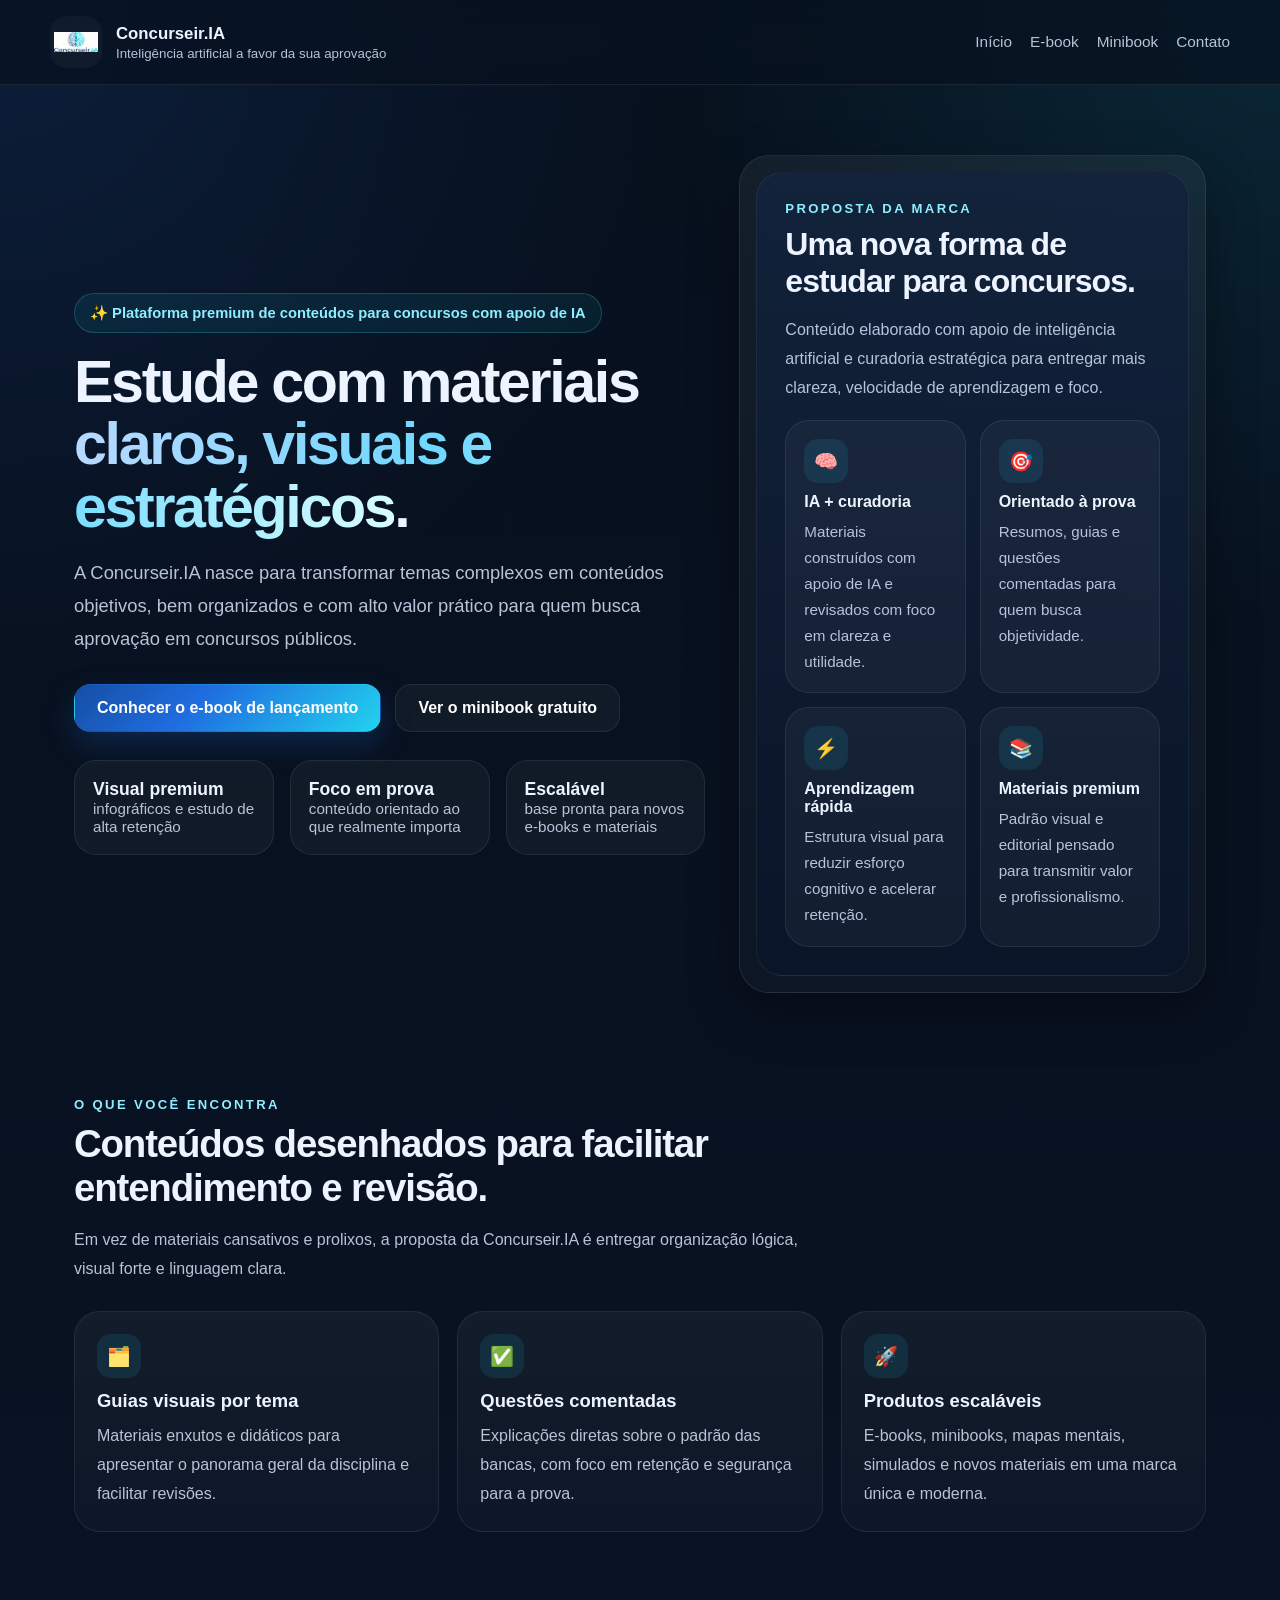
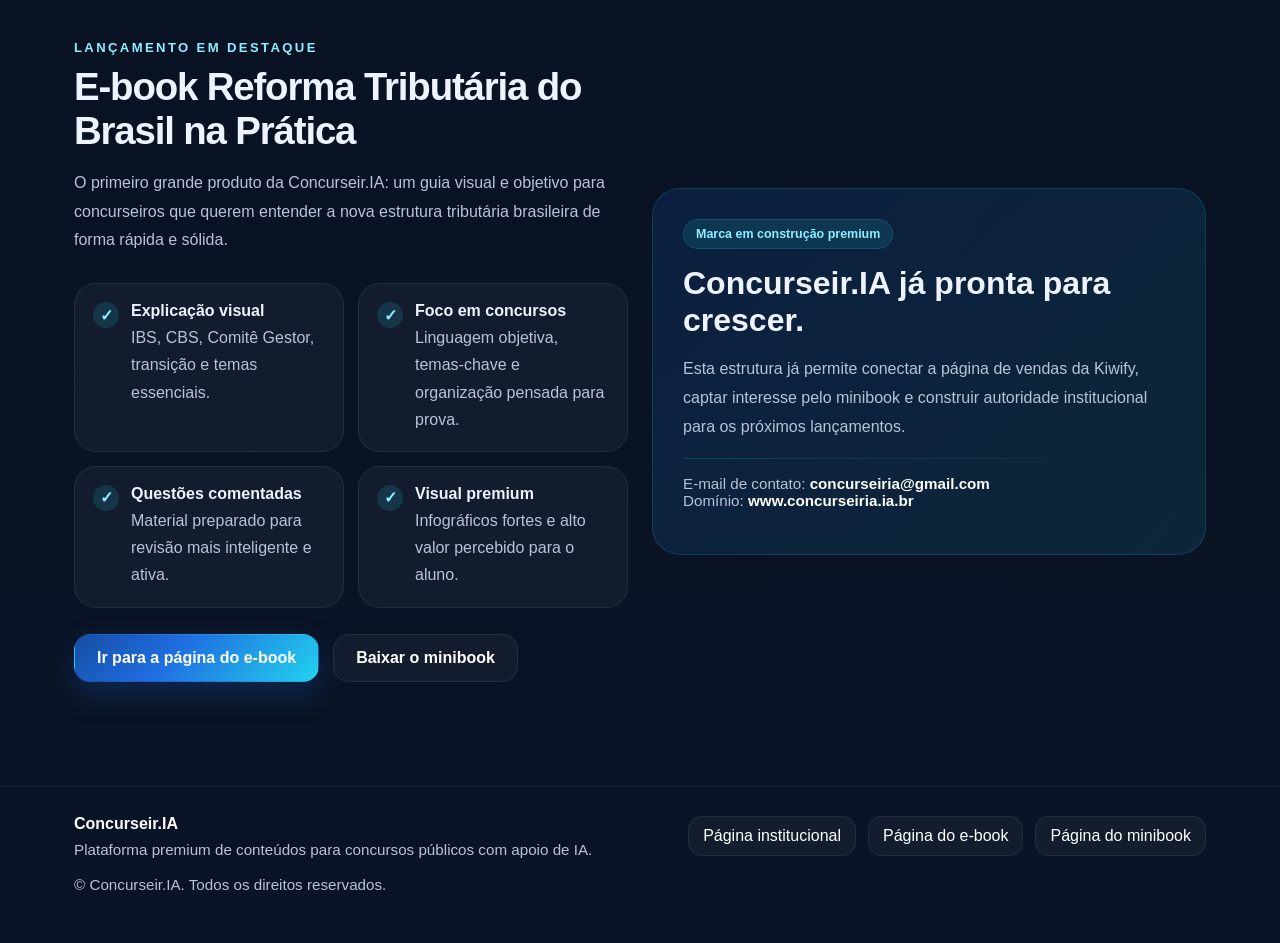
==== index.html @ ae09b109 "Update index.html" ====
<!DOCTYPE html>
<html lang="pt-BR">
<head>
  <meta charset="UTF-8">
  <meta name="viewport" content="width=device-width, initial-scale=1.0">
  <title>Concurseir.IA | Conteúdo inteligente para concursos</title>
  <meta name="description" content="Concurseir.IA é uma plataforma premium de conteúdos para concursos públicos, com materiais visuais, objetivos e produzidos com apoio de inteligência artificial.">
  <link rel="stylesheet" href="style.css">
</head>
<body>
  
<header class="topbar">
  <div class="container nav">
    <a class="brand" href="index.html">
      <img src="logo.png" alt="Logo Concurseir.IA">
      <div>
        <strong>Concurseir.IA</strong>
        <small>Inteligência artificial a favor da sua aprovação</small>
      </div>
    </a>
    <nav class="nav-links">
      <a href="index.html">Início</a>
      <a href="ebook.html">E-book</a>
      <a href="minibook.html">Minibook</a>
      <a href="#contato">Contato</a>
    </nav>
  </div>
</header>

  <main>
    <section class="hero">
      <div class="container hero-grid">
        <div>
          <div class="badge">✨ Plataforma premium de conteúdos para concursos com apoio de IA</div>
          <h2>Estude com materiais <span>claros, visuais e estratégicos</span>.</h2>
          <p class="lead">
            A Concurseir.IA nasce para transformar temas complexos em conteúdos objetivos, bem organizados e com alto valor prático para quem busca aprovação em concursos públicos.
          </p>
          <div class="hero-actions">
            <a class="btn btn-primary" href="ebook.html">Conhecer o e-book de lançamento</a>
            <a class="btn btn-secondary" href="minibook.html">Ver o minibook gratuito</a>
          </div>
          <div class="stats">
            <div class="stat"><strong>Visual premium</strong><span>infográficos e estudo de alta retenção</span></div>
            <div class="stat"><strong>Foco em prova</strong><span>conteúdo orientado ao que realmente importa</span></div>
            <div class="stat"><strong>Escalável</strong><span>base pronta para novos e-books e materiais</span></div>
          </div>
        </div>
        <div class="hero-card">
          <div class="glass">
            <div class="section-title" style="margin-bottom:18px">
              <div class="kicker">Proposta da marca</div>
              <h3 style="font-size:2rem">Uma nova forma de estudar para concursos.</h3>
              <p>Conteúdo elaborado com apoio de inteligência artificial e curadoria estratégica para entregar mais clareza, velocidade de aprendizagem e foco.</p>
            </div>
            <div class="feature-grid">
              <div class="feature">
                <div class="icon">🧠</div>
                <h3>IA + curadoria</h3>
                <p>Materiais construídos com apoio de IA e revisados com foco em clareza e utilidade.</p>
              </div>
              <div class="feature">
                <div class="icon">🎯</div>
                <h3>Orientado à prova</h3>
                <p>Resumos, guias e questões comentadas para quem busca objetividade.</p>
              </div>
              <div class="feature">
                <div class="icon">⚡</div>
                <h3>Aprendizagem rápida</h3>
                <p>Estrutura visual para reduzir esforço cognitivo e acelerar retenção.</p>
              </div>
              <div class="feature">
                <div class="icon">📚</div>
                <h3>Materiais premium</h3>
                <p>Padrão visual e editorial pensado para transmitir valor e profissionalismo.</p>
              </div>
            </div>
          </div>
        </div>
      </div>
    </section>

    <section class="section">
      <div class="container">
        <div class="section-title">
          <div class="kicker">O que você encontra</div>
          <h3>Conteúdos desenhados para facilitar entendimento e revisão.</h3>
          <p>Em vez de materiais cansativos e prolixos, a proposta da Concurseir.IA é entregar organização lógica, visual forte e linguagem clara.</p>
        </div>
        <div class="cards-3">
          <div class="card">
            <div class="icon">🗂️</div>
            <h4>Guias visuais por tema</h4>
            <p>Materiais enxutos e didáticos para apresentar o panorama geral da disciplina e facilitar revisões.</p>
          </div>
          <div class="card">
            <div class="icon">✅</div>
            <h4>Questões comentadas</h4>
            <p>Explicações diretas sobre o padrão das bancas, com foco em retenção e segurança para a prova.</p>
          </div>
          <div class="card">
            <div class="icon">🚀</div>
            <h4>Produtos escaláveis</h4>
            <p>E-books, minibooks, mapas mentais, simulados e novos materiais em uma marca única e moderna.</p>
          </div>
        </div>
      </div>
    </section>

    <section class="section">
      <div class="container split">
        <div>
          <div class="section-title">
            <div class="kicker">Lançamento em destaque</div>
            <h3>E-book Reforma Tributária do Brasil na Prática</h3>
            <p>O primeiro grande produto da Concurseir.IA: um guia visual e objetivo para concurseiros que querem entender a nova estrutura tributária brasileira de forma rápida e sólida.</p>
          </div>
          <div class="check-list">
            <div class="check"><div class="tick">✓</div><div><b>Explicação visual</b><p>IBS, CBS, Comitê Gestor, transição e temas essenciais.</p></div></div>
            <div class="check"><div class="tick">✓</div><div><b>Foco em concursos</b><p>Linguagem objetiva, temas-chave e organização pensada para prova.</p></div></div>
            <div class="check"><div class="tick">✓</div><div><b>Questões comentadas</b><p>Material preparado para revisão mais inteligente e ativa.</p></div></div>
            <div class="check"><div class="tick">✓</div><div><b>Visual premium</b><p>Infográficos fortes e alto valor percebido para o aluno.</p></div></div>
          </div>
          <div class="hero-actions" style="margin-top:26px">
            <a class="btn btn-primary" href="ebook.html">Ir para a página do e-book</a>
            <a class="btn btn-secondary" href="minibook.html">Baixar o minibook</a>
          </div>
        </div>
        <div class="cta-panel">
          <div class="ribbon">Marca em construção premium</div>
          <h3 style="font-size:2rem;margin:16px 0 10px">Concurseir.IA já pronta para crescer.</h3>
          <p class="lead" style="font-size:1rem;max-width:none">
            Esta estrutura já permite conectar a página de vendas da Kiwify, captar interesse pelo minibook e construir autoridade institucional para os próximos lançamentos.
          </p>
          <div class="kicker-line"></div>
          <p class="note" style="margin-top:16px">
            E-mail de contato: <b style="color:#fff">concurseiria@gmail.com</b><br>
            Domínio: <b style="color:#fff">www.concurseiria.ia.br</b>
          </p>
        </div>
      </div>
    </section>
  </main>
  <div id="contato"></div>
  
<footer class="footer">
  <div class="container">
    <div class="split">
      <div>
        <strong style="display:block;color:#fff;margin-bottom:8px">Concurseir.IA</strong>
        <div class="note">Plataforma premium de conteúdos para concursos públicos com apoio de IA.</div>
      </div>
      <div class="link-list" style="justify-content:flex-end">
        <a href="index.html">Página institucional</a>
        <a href="ebook.html">Página do e-book</a>
        <a href="minibook.html">Página do minibook</a>
      </div>
    </div>
    <div style="margin-top:18px" class="note">© <span class="year"></span> Concurseir.IA. Todos os direitos reservados.</div>
  </div>
</footer>
<script src="js/script.js"></script>

</body>
</html>
---- style.css ----
:root{
  --bg:#08111f;
  --bg-soft:#0f1c31;
  --card:#13233c;
  --card-2:#0d1830;
  --text:#eef4ff;
  --muted:#b7c3d8;
  --line:rgba(255,255,255,.08);
  --blue:#1f5fbf;
  --cyan:#22d3ee;
  --cyan-soft:#8eeeff;
  --accent:linear-gradient(135deg,#164ea3 0%, #1f6de0 40%, #22d3ee 100%);
  --shadow:0 20px 50px rgba(0,0,0,.35);
  --radius:24px;
  --max:1180px;
}
*{box-sizing:border-box}
html{scroll-behavior:smooth}
body{
  margin:0;
  font-family: Inter, Arial, Helvetica, sans-serif;
  color:var(--text);
  background:
    radial-gradient(circle at top right, rgba(34,211,238,.12), transparent 22%),
    radial-gradient(circle at top left, rgba(31,95,191,.18), transparent 24%),
    linear-gradient(180deg,#07101d 0%, #0b1426 100%);
}
a{color:inherit;text-decoration:none}
img{max-width:100%;display:block}
.container{max-width:var(--max);margin:0 auto;padding:0 24px}
.topbar{
  position:sticky;top:0;z-index:50;
  backdrop-filter: blur(14px);
  background:rgba(8,17,31,.72);
  border-bottom:1px solid var(--line);
}
.nav{display:flex;align-items:center;justify-content:space-between;gap:20px;padding:16px 0}
.brand{display:flex;align-items:center;gap:14px}
.brand img{width:52px;height:52px;object-fit:contain;border-radius:16px;background:rgba(255,255,255,.03);padding:4px}
.brand h1,.brand strong{font-size:1.05rem;margin:0}
.brand small{display:block;color:var(--muted);margin-top:2px}
.nav-links{display:flex;gap:18px;align-items:center;flex-wrap:wrap}
.nav-links a{color:var(--muted);font-size:.96rem}
.nav-links a:hover{color:#fff}
.btn{
  display:inline-flex;align-items:center;justify-content:center;gap:10px;
  padding:14px 22px;border-radius:16px;border:1px solid transparent;
  font-weight:700;transition:.2s ease;cursor:pointer
}
.btn-primary{background:var(--accent);color:white;box-shadow:0 12px 30px rgba(24,95,191,.28)}
.btn-primary:hover{transform:translateY(-1px);opacity:.97}
.btn-secondary{background:rgba(255,255,255,.04);border-color:var(--line);color:#fff}
.btn-secondary:hover{background:rgba(255,255,255,.07)}
.hero{padding:70px 0 50px}
.hero-grid{display:grid;grid-template-columns:1.15fr .85fr;gap:34px;align-items:center}
.badge{
  display:inline-flex;align-items:center;gap:10px;
  padding:10px 15px;border-radius:999px;
  border:1px solid rgba(34,211,238,.24);
  background:rgba(34,211,238,.08);color:var(--cyan-soft);
  font-size:.92rem;font-weight:600
}
.hero h2{
  margin:18px 0 16px;font-size:3.7rem;line-height:1.05;letter-spacing:-.04em
}
.hero h2 span{
  background:linear-gradient(90deg,#b8d8ff,#6ed8ff,#d7fdff);
  -webkit-background-clip:text;background-clip:text;color:transparent
}
.lead{font-size:1.15rem;line-height:1.8;color:var(--muted);max-width:760px}
.hero-actions{display:flex;gap:14px;flex-wrap:wrap;margin:28px 0 22px}
.stats{display:grid;grid-template-columns:repeat(3,1fr);gap:16px;margin-top:28px}
.stat{
  background:rgba(255,255,255,.04);border:1px solid var(--line);border-radius:22px;padding:18px
}
.stat strong{display:block;font-size:1.1rem}
.stat span{color:var(--muted);font-size:.95rem}
.hero-card{
  background:linear-gradient(180deg,rgba(255,255,255,.05),rgba(255,255,255,.025));
  border:1px solid var(--line);border-radius:30px;padding:16px;box-shadow:var(--shadow)
}
.glass{
  border-radius:26px;padding:28px;background:
   linear-gradient(180deg, rgba(18,35,60,.9), rgba(10,21,40,.95));
  border:1px solid rgba(255,255,255,.06)
}
.feature-grid{display:grid;grid-template-columns:repeat(2,1fr);gap:14px}
.feature{
  background:rgba(255,255,255,.04);border:1px solid var(--line);border-radius:24px;padding:18px
}
.feature h3{margin:10px 0 8px;font-size:1rem}
.feature p{margin:0;color:var(--muted);font-size:.95rem;line-height:1.7}
.icon{
  width:44px;height:44px;border-radius:14px;display:grid;place-items:center;
  background:rgba(34,211,238,.1);color:var(--cyan-soft);font-size:1.2rem
}
.section{padding:54px 0}
.section-title{max-width:760px;margin-bottom:28px}
.section-title .kicker{
  color:var(--cyan-soft);text-transform:uppercase;letter-spacing:.18em;font-size:.82rem;font-weight:700
}
.section-title h3{font-size:2.4rem;letter-spacing:-.03em;margin:10px 0 10px}
.section-title p{color:var(--muted);line-height:1.8}
.cards-3{display:grid;grid-template-columns:repeat(3,1fr);gap:18px}
.card{
  background:linear-gradient(180deg,rgba(255,255,255,.045),rgba(255,255,255,.025));
  border:1px solid var(--line);border-radius:26px;padding:22px
}
.card h4{margin:12px 0 10px;font-size:1.15rem}
.card p{margin:0;color:var(--muted);line-height:1.8}
.check-list{display:grid;grid-template-columns:repeat(2,1fr);gap:14px}
.check{
  display:flex;gap:12px;align-items:flex-start;
  background:rgba(255,255,255,.04);border:1px solid var(--line);
  border-radius:22px;padding:18px
}
.check b{display:block;margin-bottom:4px}
.check p{margin:0;color:var(--muted);line-height:1.7}
.tick{width:26px;height:26px;flex:0 0 26px;border-radius:50%;display:grid;place-items:center;background:rgba(34,211,238,.15);color:var(--cyan-soft);font-weight:900}
.split{display:grid;grid-template-columns:1fr 1fr;gap:24px;align-items:center}
.price-grid{display:grid;grid-template-columns:repeat(3,1fr);gap:18px}
.price{
  position:relative;background:linear-gradient(180deg,rgba(255,255,255,.05),rgba(255,255,255,.03));
  border:1px solid var(--line);border-radius:28px;padding:26px
}
.price.featured{
  outline:2px solid rgba(34,211,238,.22);
  box-shadow:0 0 0 6px rgba(34,211,238,.05)
}
.ribbon{
  display:inline-block;padding:7px 12px;border-radius:999px;font-size:.78rem;font-weight:800;
  background:rgba(34,211,238,.12);color:var(--cyan-soft);border:1px solid rgba(34,211,238,.16)
}
.price h4{font-size:1.25rem;margin:16px 0 8px}
.price .amount{font-size:2.5rem;font-weight:900;letter-spacing:-.05em;margin:8px 0}
.price p{color:var(--muted)}
.bullets{list-style:none;padding:0;margin:18px 0}
.bullets li{padding:9px 0;color:var(--muted);border-bottom:1px dashed rgba(255,255,255,.06)}
.cta-panel{
  background:linear-gradient(135deg, rgba(22,78,163,.22), rgba(34,211,238,.1));
  border:1px solid rgba(34,211,238,.16);border-radius:28px;padding:30px
}
.minibook-box,.faq-item{
  background:rgba(255,255,255,.04);border:1px solid var(--line);border-radius:22px;padding:20px
}
.faq-item h4{margin:0 0 10px}
.faq-item p{margin:0;color:var(--muted);line-height:1.8}
.footer{padding:28px 0 50px;color:var(--muted);border-top:1px solid var(--line);margin-top:28px}
.center{text-align:center}
.note{color:var(--muted);font-size:.95rem}
.link-list{display:flex;gap:12px;flex-wrap:wrap}
.link-list a{padding:10px 14px;border-radius:14px;background:rgba(255,255,255,.04);border:1px solid var(--line);color:#fff}
.kicker-line{height:1px;background:linear-gradient(90deg,rgba(34,211,238,.2),transparent);margin-top:10px}
@media (max-width: 980px){
  .hero-grid,.split{grid-template-columns:1fr}
  .cards-3,.price-grid{grid-template-columns:1fr}
  .check-list,.feature-grid,.stats{grid-template-columns:1fr}
  .hero h2{font-size:2.7rem}
}
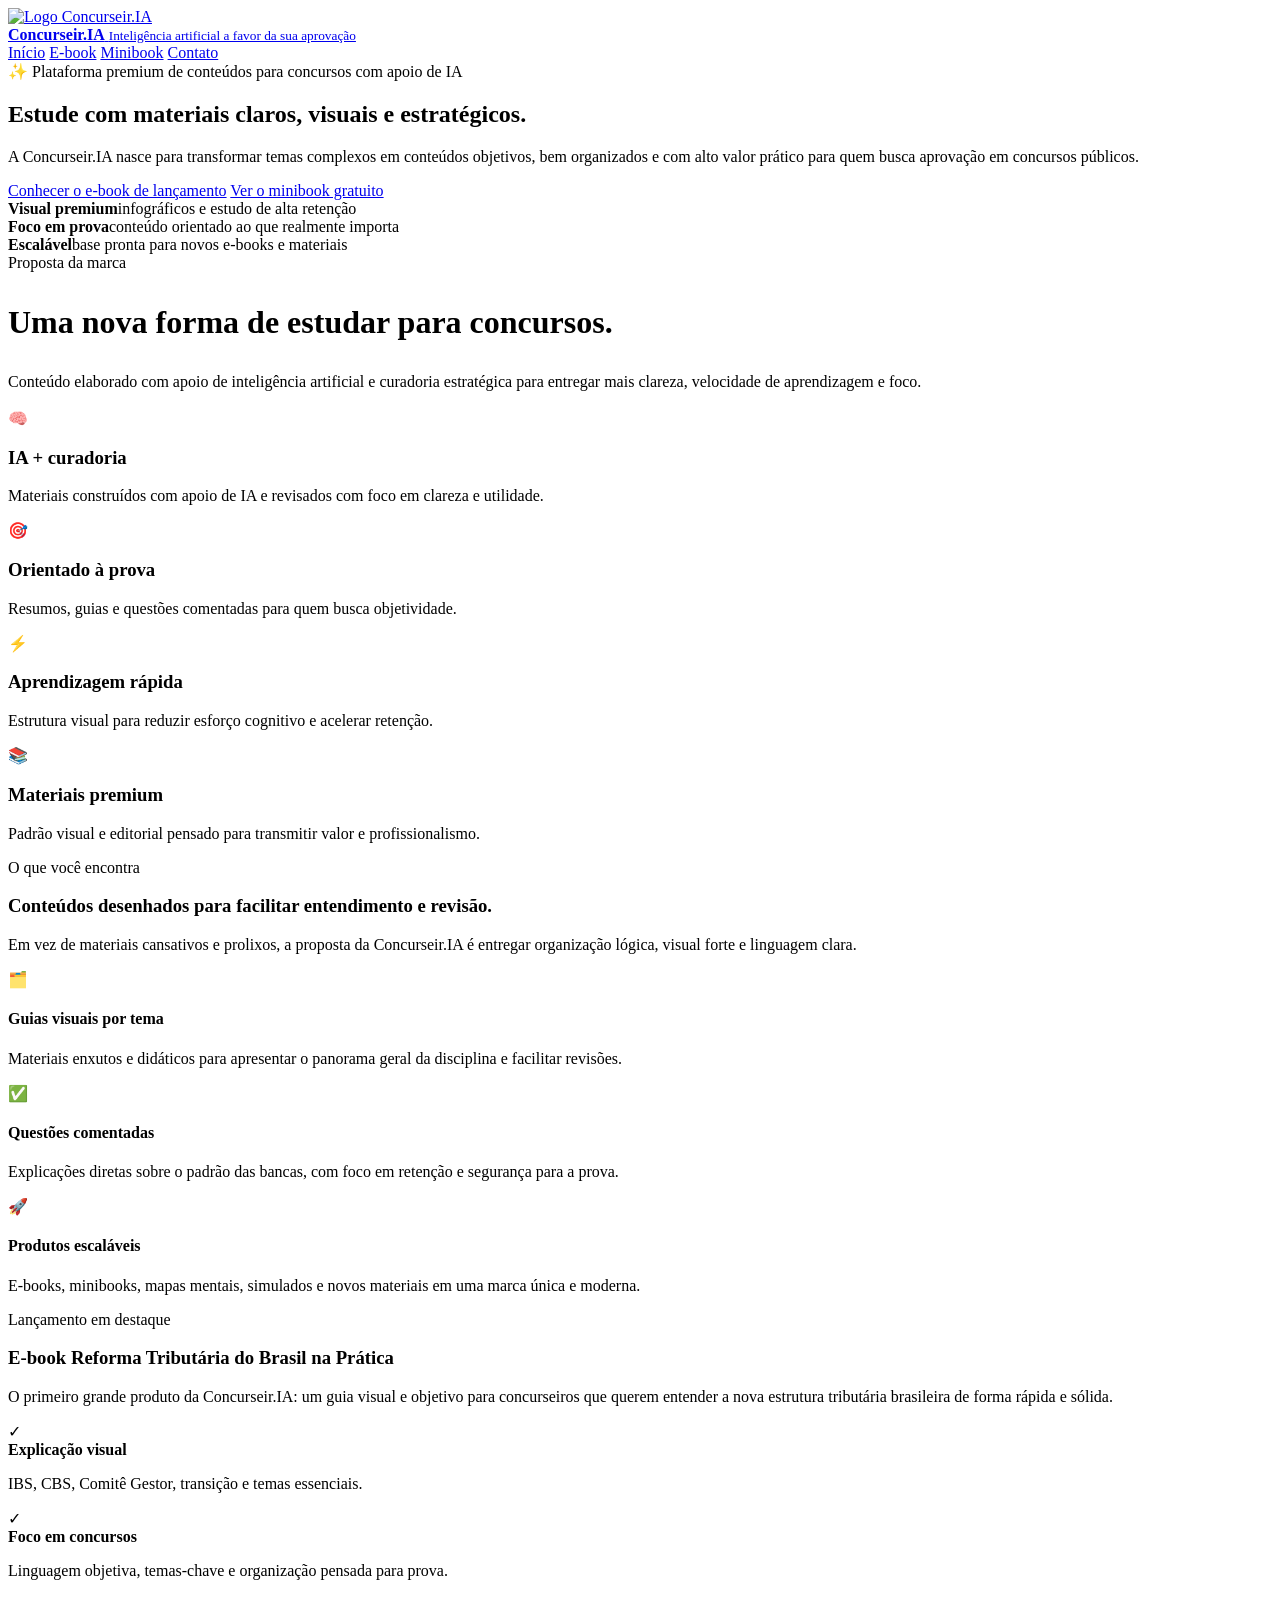
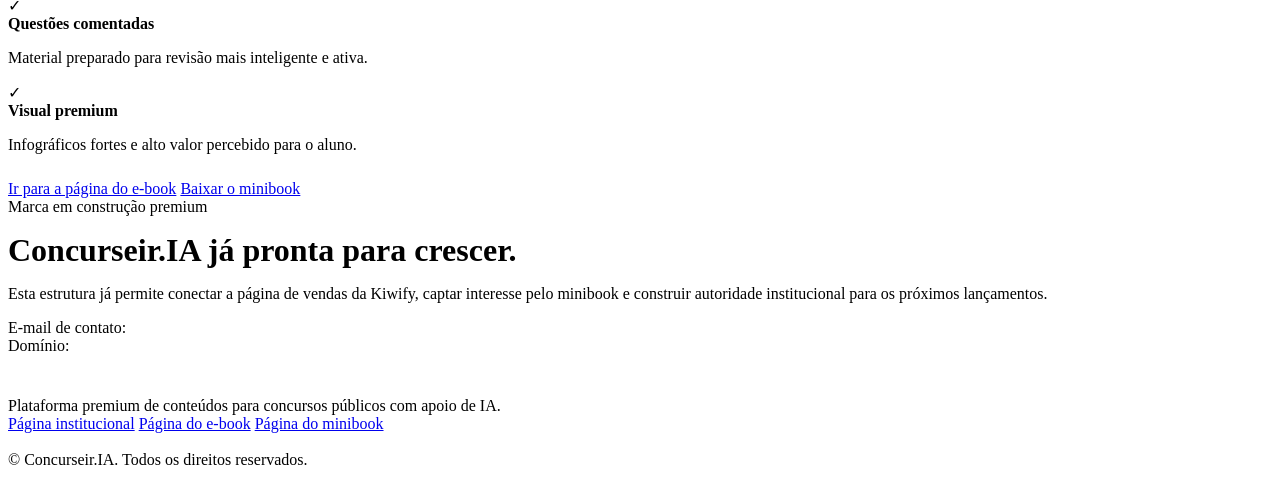
==== commit e8fead9b: "Add files via upload" ====
--- a/index.html
+++ b/index.html
@@ -5,14 +5,14 @@
   <meta name="viewport" content="width=device-width, initial-scale=1.0">
   <title>Concurseir.IA | Conteúdo inteligente para concursos</title>
   <meta name="description" content="Concurseir.IA é uma plataforma premium de conteúdos para concursos públicos, com materiais visuais, objetivos e produzidos com apoio de inteligência artificial.">
-  <link rel="stylesheet" href="style.css">
+  <link rel="stylesheet" href="css/style.css">
 </head>
 <body>
   
 <header class="topbar">
   <div class="container nav">
     <a class="brand" href="index.html">
-      <img src="logo.png" alt="Logo Concurseir.IA">
+      <img src="images/logo.png" alt="Logo Concurseir.IA">
       <div>
         <strong>Concurseir.IA</strong>
         <small>Inteligência artificial a favor da sua aprovação</small>
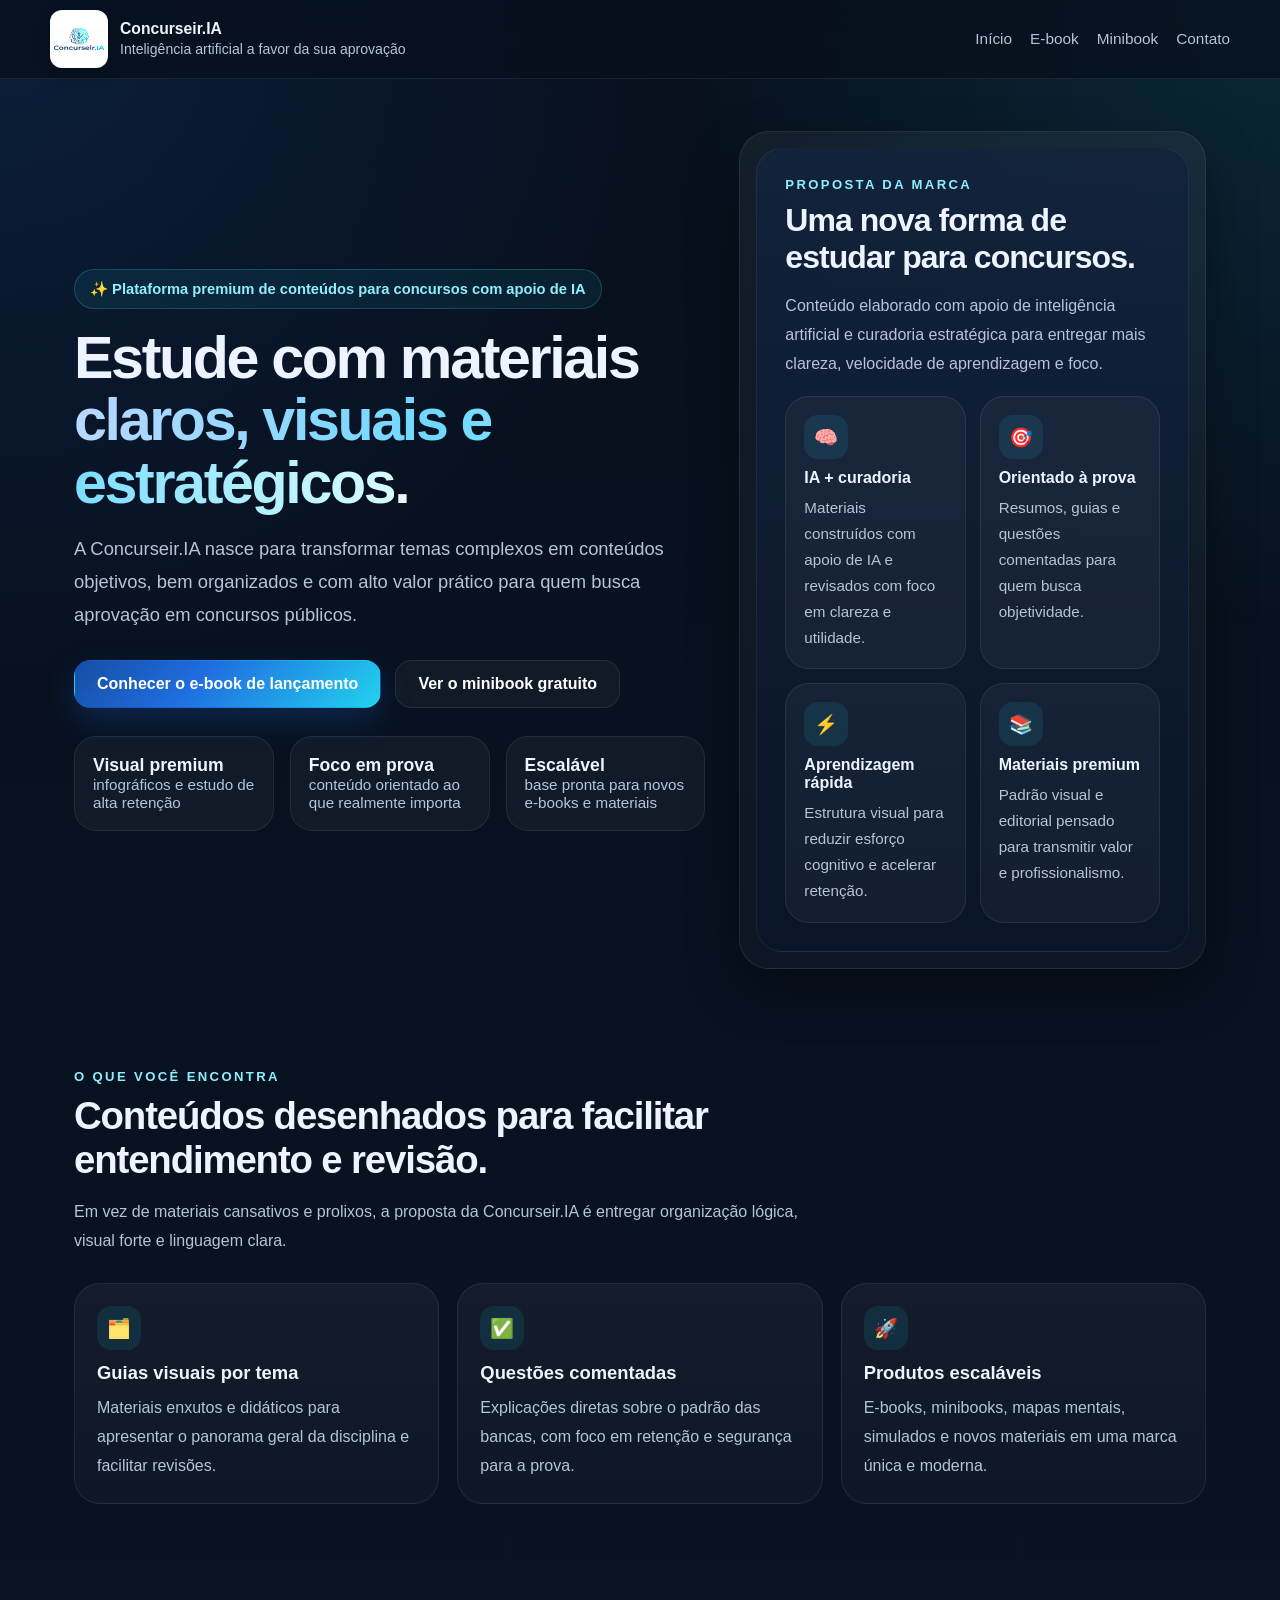
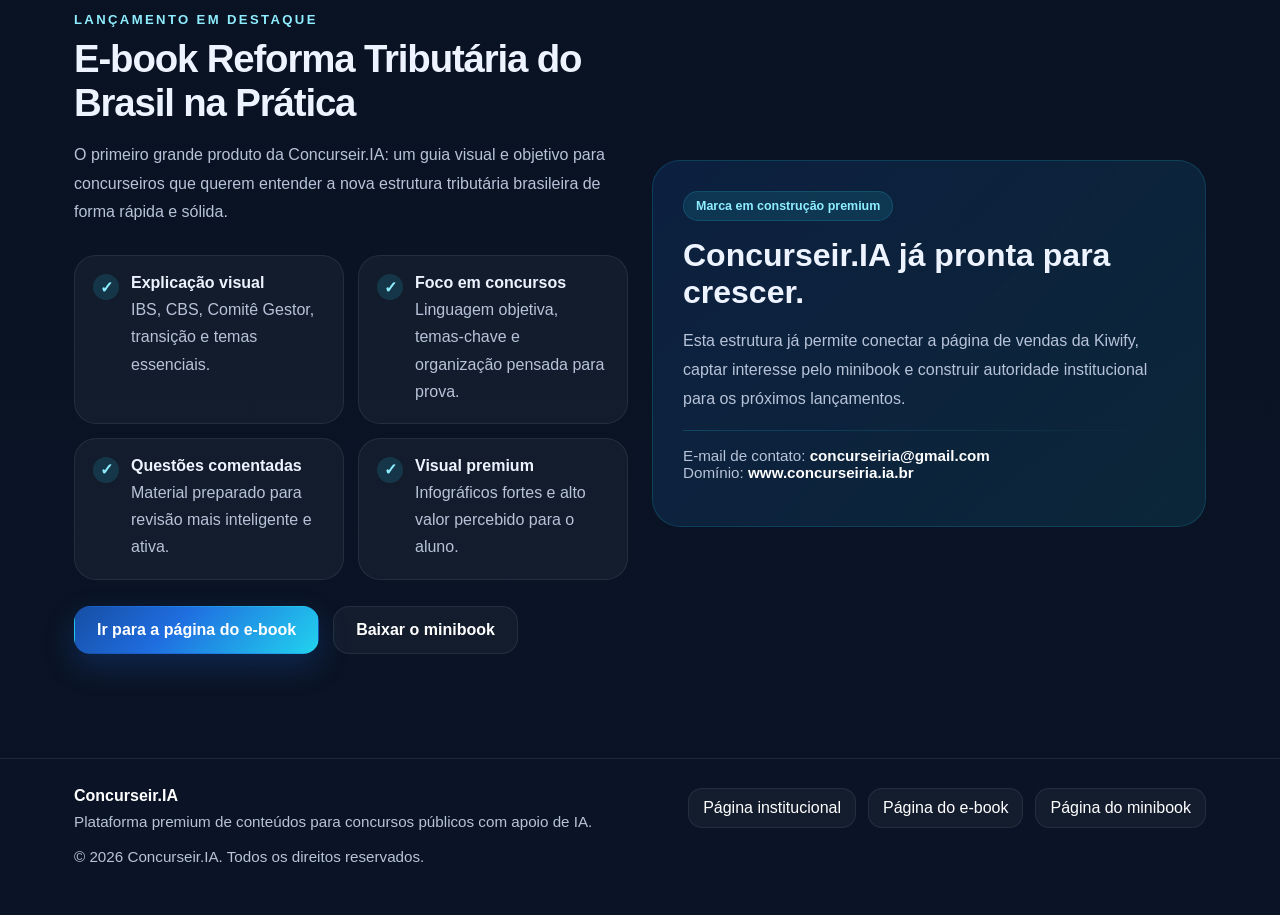
==== commit f2bc0cd1: "Add files via upload" ====
--- a/index.html
+++ b/index.html
@@ -5,14 +5,14 @@
   <meta name="viewport" content="width=device-width, initial-scale=1.0">
   <title>Concurseir.IA | Conteúdo inteligente para concursos</title>
   <meta name="description" content="Concurseir.IA é uma plataforma premium de conteúdos para concursos públicos, com materiais visuais, objetivos e produzidos com apoio de inteligência artificial.">
-  <link rel="stylesheet" href="css/style.css">
+  <link rel="stylesheet" href="style.css">
 </head>
 <body>
   
 <header class="topbar">
   <div class="container nav">
     <a class="brand" href="index.html">
-      <img src="images/logo.png" alt="Logo Concurseir.IA">
+      <img src="logo.png" alt="Logo Concurseir.IA">
       <div>
         <strong>Concurseir.IA</strong>
         <small>Inteligência artificial a favor da sua aprovação</small>
@@ -159,7 +159,7 @@
     <div style="margin-top:18px" class="note">© <span class="year"></span> Concurseir.IA. Todos os direitos reservados.</div>
   </div>
 </footer>
-<script src="js/script.js"></script>
+<script src="script.js"></script>
 
 </body>
 </html>
--- a/style.css
+++ b/style.css
@@ -0,0 +1,160 @@
+
+:root{
+  --bg:#08111f;
+  --bg-soft:#0f1c31;
+  --card:#13233c;
+  --card-2:#0d1830;
+  --text:#eef4ff;
+  --muted:#b7c3d8;
+  --line:rgba(255,255,255,.08);
+  --blue:#1f5fbf;
+  --cyan:#22d3ee;
+  --cyan-soft:#8eeeff;
+  --accent:linear-gradient(135deg,#164ea3 0%, #1f6de0 40%, #22d3ee 100%);
+  --shadow:0 20px 50px rgba(0,0,0,.35);
+  --radius:24px;
+  --max:1180px;
+}
+*{box-sizing:border-box}
+html{scroll-behavior:smooth}
+body{
+  margin:0;
+  font-family: Inter, Arial, Helvetica, sans-serif;
+  color:var(--text);
+  background:
+    radial-gradient(circle at top right, rgba(34,211,238,.12), transparent 22%),
+    radial-gradient(circle at top left, rgba(31,95,191,.18), transparent 24%),
+    linear-gradient(180deg,#07101d 0%, #0b1426 100%);
+}
+a{color:inherit;text-decoration:none}
+img{max-width:100%;display:block}
+.container{max-width:var(--max);margin:0 auto;padding:0 24px}
+.topbar{
+  position:sticky;top:0;z-index:50;
+  backdrop-filter: blur(14px);
+  background:rgba(7,16,29,.78);
+  border-bottom:1px solid var(--line);
+}
+.nav{display:flex;align-items:center;justify-content:space-between;gap:18px;padding:10px 0}
+.brand{display:flex;align-items:center;gap:12px}
+.brand img{width:58px;height:58px;object-fit:contain;border-radius:12px;background:#fff;padding:4px;box-shadow:0 6px 18px rgba(0,0,0,.18)}
+.brand h1,.brand strong{font-size:0.98rem;margin:0}
+.brand small{display:block;color:var(--muted);margin-top:2px;font-size:.88rem;line-height:1.3}
+.nav-links{display:flex;gap:18px;align-items:center;flex-wrap:wrap}
+.nav-links a{color:var(--muted);font-size:.96rem}
+.nav-links a:hover{color:#fff}
+.btn{
+  display:inline-flex;align-items:center;justify-content:center;gap:10px;
+  padding:14px 22px;border-radius:16px;border:1px solid transparent;
+  font-weight:700;transition:.2s ease;cursor:pointer
+}
+.btn-primary{background:var(--accent);color:white;box-shadow:0 12px 30px rgba(24,95,191,.28)}
+.btn-primary:hover{transform:translateY(-1px);opacity:.97}
+.btn-secondary{background:rgba(255,255,255,.04);border-color:var(--line);color:#fff}
+.btn-secondary:hover{background:rgba(255,255,255,.07)}
+.hero{padding:52px 0 46px}
+.hero-grid{display:grid;grid-template-columns:1.15fr .85fr;gap:34px;align-items:center}
+.badge{
+  display:inline-flex;align-items:center;gap:10px;
+  padding:10px 15px;border-radius:999px;
+  border:1px solid rgba(34,211,238,.24);
+  background:rgba(34,211,238,.08);color:var(--cyan-soft);
+  font-size:.92rem;font-weight:600
+}
+.hero h2{
+  margin:18px 0 16px;font-size:3.7rem;line-height:1.05;letter-spacing:-.04em
+}
+.hero h2 span{
+  background:linear-gradient(90deg,#b8d8ff,#6ed8ff,#d7fdff);
+  -webkit-background-clip:text;background-clip:text;color:transparent
+}
+.lead{font-size:1.15rem;line-height:1.8;color:var(--muted);max-width:760px}
+.hero-actions{display:flex;gap:14px;flex-wrap:wrap;margin:28px 0 22px}
+.stats{display:grid;grid-template-columns:repeat(3,1fr);gap:16px;margin-top:28px}
+.stat{
+  background:rgba(255,255,255,.04);border:1px solid var(--line);border-radius:22px;padding:18px
+}
+.stat strong{display:block;font-size:1.1rem}
+.stat span{color:var(--muted);font-size:.95rem}
+.hero-card{
+  background:linear-gradient(180deg,rgba(255,255,255,.05),rgba(255,255,255,.025));
+  border:1px solid var(--line);border-radius:30px;padding:16px;box-shadow:var(--shadow)
+}
+.glass{
+  border-radius:26px;padding:28px;background:
+   linear-gradient(180deg, rgba(18,35,60,.9), rgba(10,21,40,.95));
+  border:1px solid rgba(255,255,255,.06)
+}
+.feature-grid{display:grid;grid-template-columns:repeat(2,1fr);gap:14px}
+.feature{
+  background:rgba(255,255,255,.04);border:1px solid var(--line);border-radius:24px;padding:18px
+}
+.feature h3{margin:10px 0 8px;font-size:1rem}
+.feature p{margin:0;color:var(--muted);font-size:.95rem;line-height:1.7}
+.icon{
+  width:44px;height:44px;border-radius:14px;display:grid;place-items:center;
+  background:rgba(34,211,238,.1);color:var(--cyan-soft);font-size:1.2rem
+}
+.section{padding:54px 0}
+.section-title{max-width:760px;margin-bottom:28px}
+.section-title .kicker{
+  color:var(--cyan-soft);text-transform:uppercase;letter-spacing:.18em;font-size:.82rem;font-weight:700
+}
+.section-title h3{font-size:2.4rem;letter-spacing:-.03em;margin:10px 0 10px}
+.section-title p{color:var(--muted);line-height:1.8}
+.cards-3{display:grid;grid-template-columns:repeat(3,1fr);gap:18px}
+.card{
+  background:linear-gradient(180deg,rgba(255,255,255,.045),rgba(255,255,255,.025));
+  border:1px solid var(--line);border-radius:26px;padding:22px
+}
+.card h4{margin:12px 0 10px;font-size:1.15rem}
+.card p{margin:0;color:var(--muted);line-height:1.8}
+.check-list{display:grid;grid-template-columns:repeat(2,1fr);gap:14px}
+.check{
+  display:flex;gap:12px;align-items:flex-start;
+  background:rgba(255,255,255,.04);border:1px solid var(--line);
+  border-radius:22px;padding:18px
+}
+.check b{display:block;margin-bottom:4px}
+.check p{margin:0;color:var(--muted);line-height:1.7}
+.tick{width:26px;height:26px;flex:0 0 26px;border-radius:50%;display:grid;place-items:center;background:rgba(34,211,238,.15);color:var(--cyan-soft);font-weight:900}
+.split{display:grid;grid-template-columns:1fr 1fr;gap:24px;align-items:center}
+.price-grid{display:grid;grid-template-columns:repeat(3,1fr);gap:18px}
+.price{
+  position:relative;background:linear-gradient(180deg,rgba(255,255,255,.05),rgba(255,255,255,.03));
+  border:1px solid var(--line);border-radius:28px;padding:26px
+}
+.price.featured{
+  outline:2px solid rgba(34,211,238,.22);
+  box-shadow:0 0 0 6px rgba(34,211,238,.05)
+}
+.ribbon{
+  display:inline-block;padding:7px 12px;border-radius:999px;font-size:.78rem;font-weight:800;
+  background:rgba(34,211,238,.12);color:var(--cyan-soft);border:1px solid rgba(34,211,238,.16)
+}
+.price h4{font-size:1.25rem;margin:16px 0 8px}
+.price .amount{font-size:2.5rem;font-weight:900;letter-spacing:-.05em;margin:8px 0}
+.price p{color:var(--muted)}
+.bullets{list-style:none;padding:0;margin:18px 0}
+.bullets li{padding:9px 0;color:var(--muted);border-bottom:1px dashed rgba(255,255,255,.06)}
+.cta-panel{
+  background:linear-gradient(135deg, rgba(22,78,163,.22), rgba(34,211,238,.1));
+  border:1px solid rgba(34,211,238,.16);border-radius:28px;padding:30px
+}
+.minibook-box,.faq-item{
+  background:rgba(255,255,255,.04);border:1px solid var(--line);border-radius:22px;padding:20px
+}
+.faq-item h4{margin:0 0 10px}
+.faq-item p{margin:0;color:var(--muted);line-height:1.8}
+.footer{padding:28px 0 50px;color:var(--muted);border-top:1px solid var(--line);margin-top:28px}
+.center{text-align:center}
+.note{color:var(--muted);font-size:.95rem}
+.link-list{display:flex;gap:12px;flex-wrap:wrap}
+.link-list a{padding:10px 14px;border-radius:14px;background:rgba(255,255,255,.04);border:1px solid var(--line);color:#fff}
+.kicker-line{height:1px;background:linear-gradient(90deg,rgba(34,211,238,.2),transparent);margin-top:10px}
+@media (max-width: 980px){
+  .hero-grid,.split{grid-template-columns:1fr}
+  .cards-3,.price-grid{grid-template-columns:1fr}
+  .check-list,.feature-grid,.stats{grid-template-columns:1fr}
+  .hero h2{font-size:2.7rem}
+}
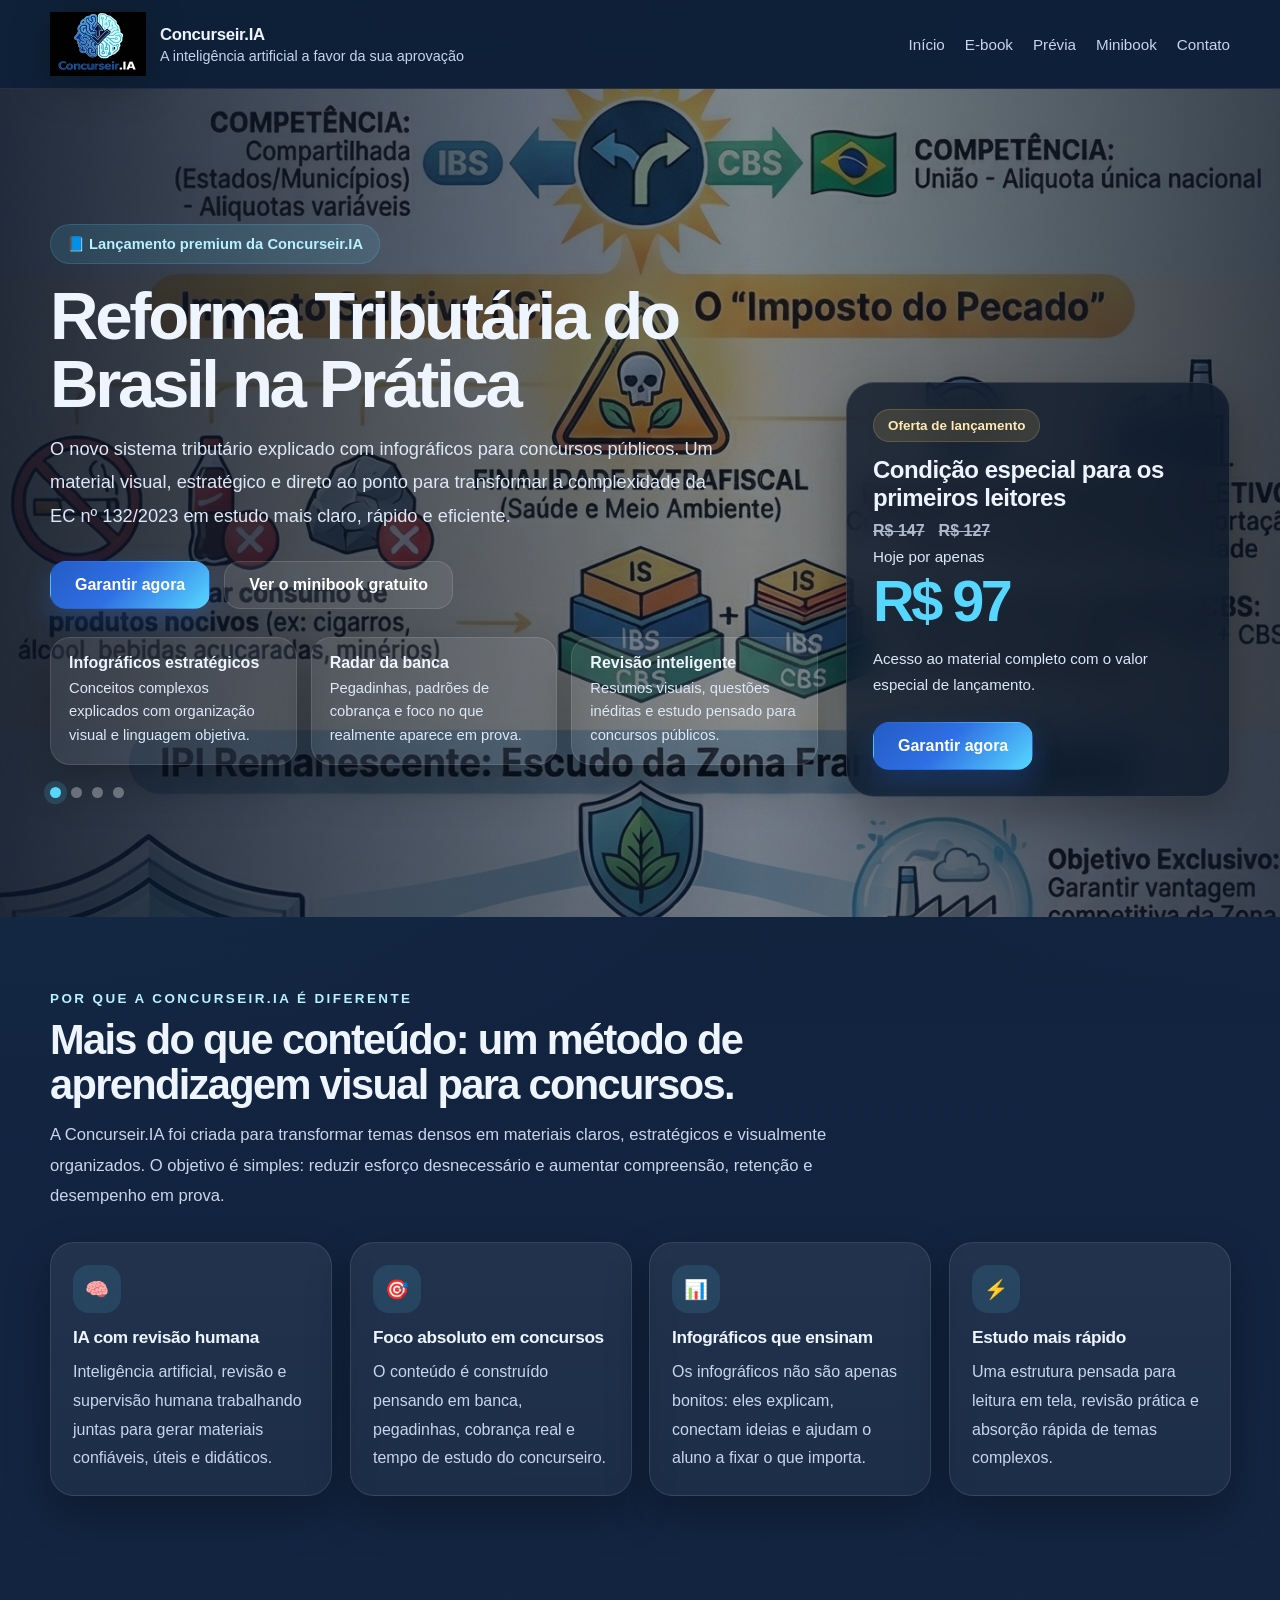
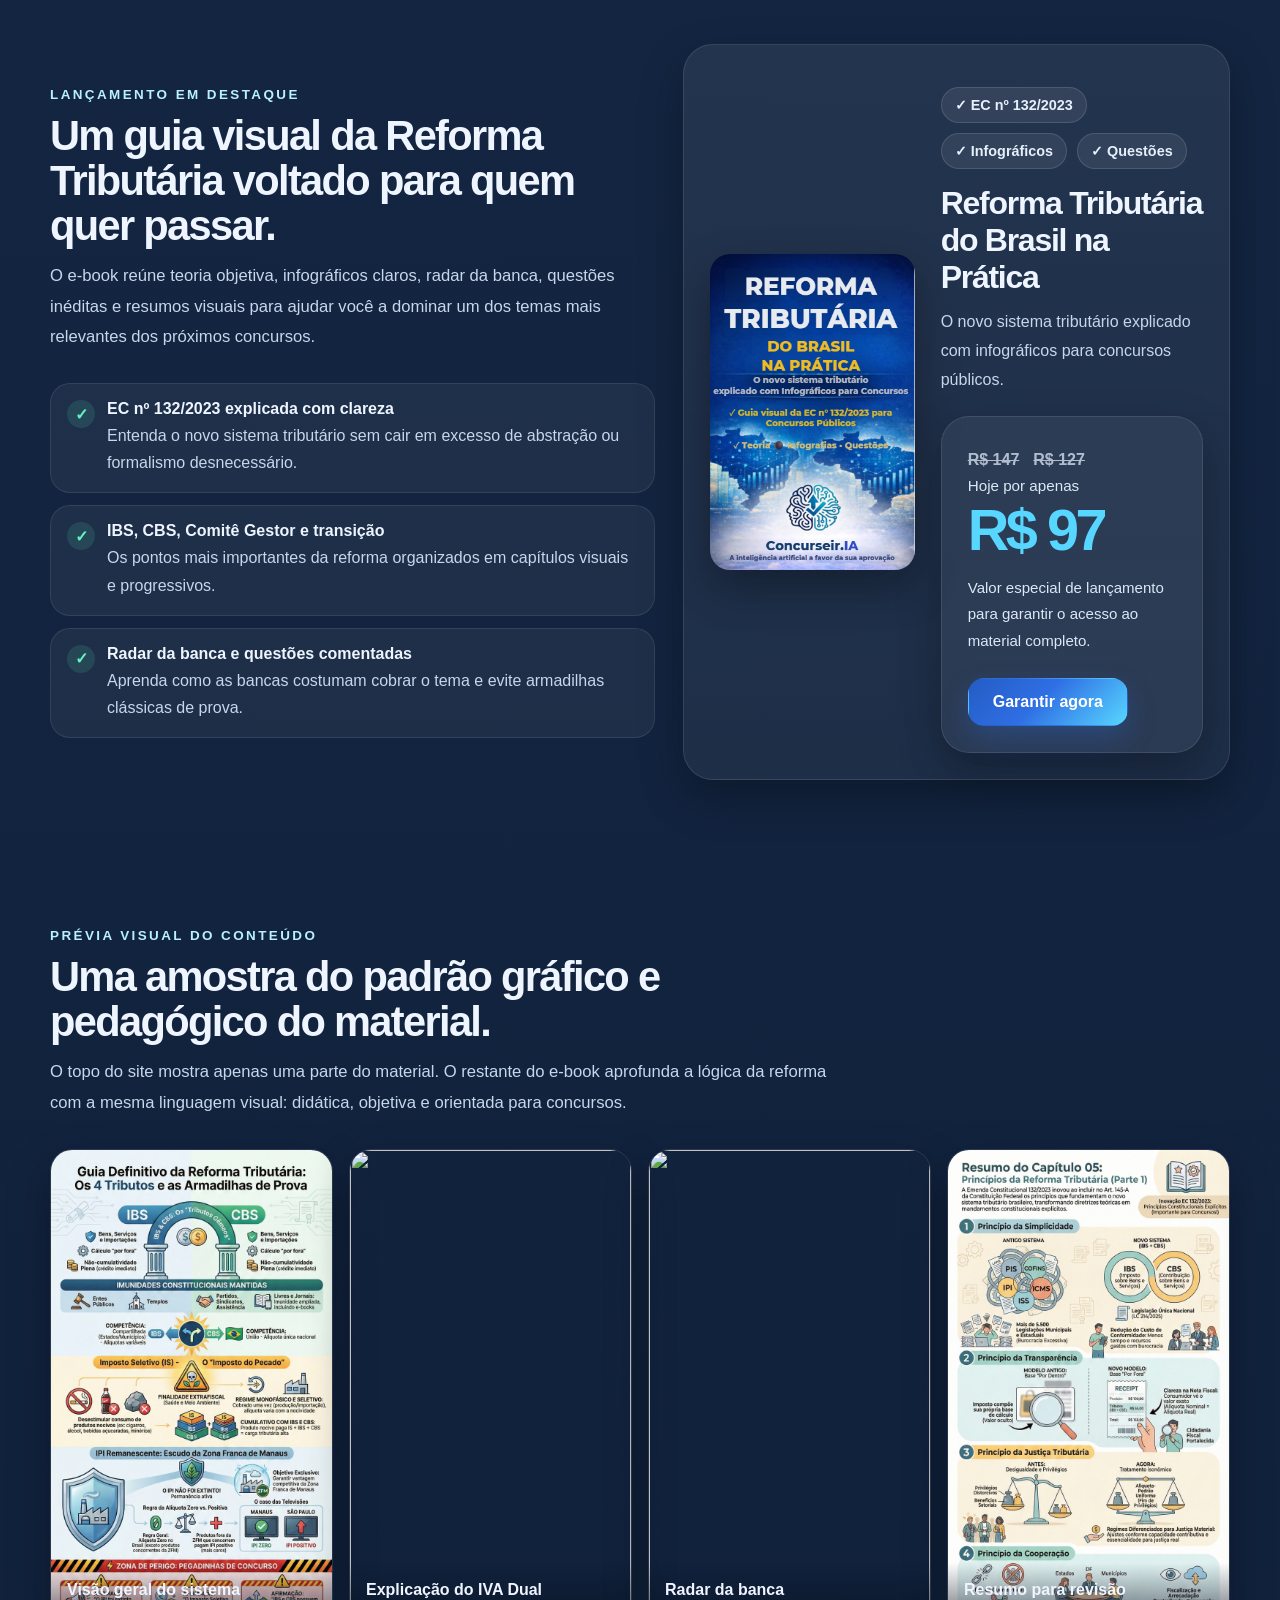
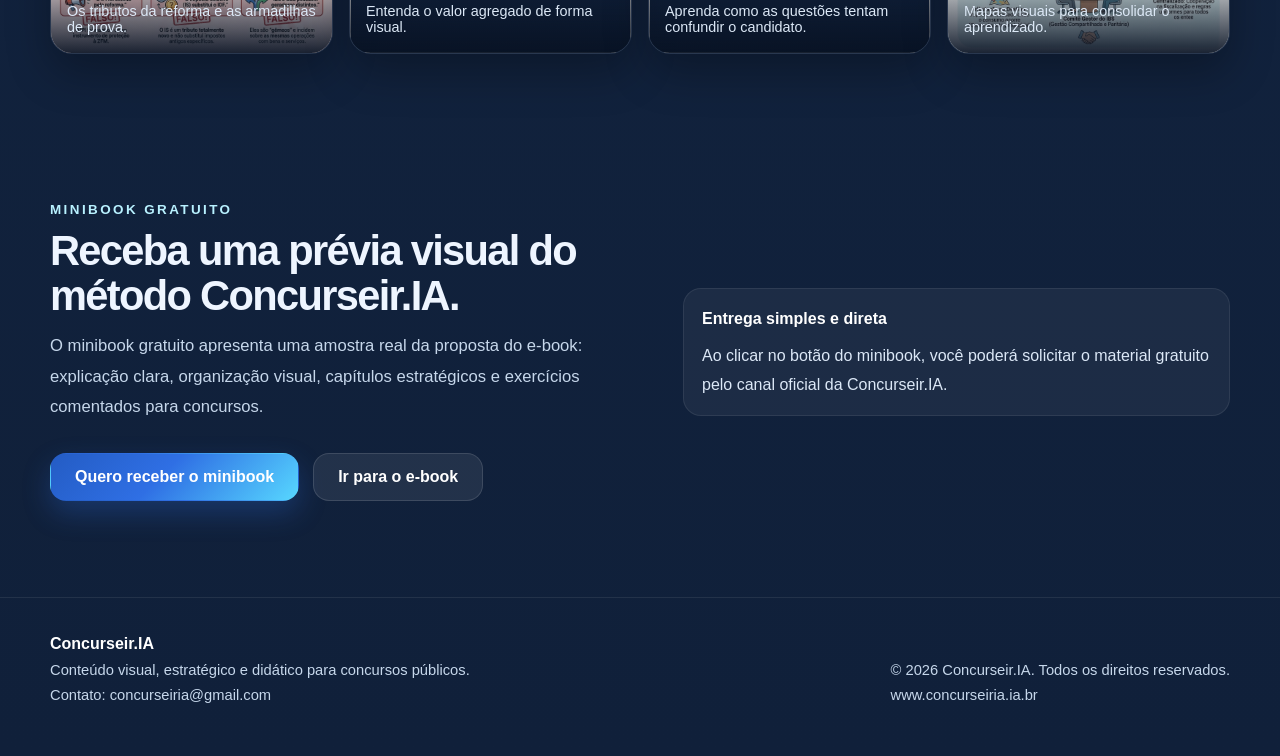
==== commit 0b224c5d: "Add files via upload" ====
--- a/index.html
+++ b/index.html
@@ -1,165 +1,1005 @@
-<!DOCTYPE html>
-<html lang="pt-BR">
-<head>
-  <meta charset="UTF-8">
-  <meta name="viewport" content="width=device-width, initial-scale=1.0">
-  <title>Concurseir.IA | Conteúdo inteligente para concursos</title>
-  <meta name="description" content="Concurseir.IA é uma plataforma premium de conteúdos para concursos públicos, com materiais visuais, objetivos e produzidos com apoio de inteligência artificial.">
-  <link rel="stylesheet" href="style.css">
-</head>
-<body>
-  
-<header class="topbar">
-  <div class="container nav">
-    <a class="brand" href="index.html">
-      <img src="logo.png" alt="Logo Concurseir.IA">
-      <div>
-        <strong>Concurseir.IA</strong>
-        <small>Inteligência artificial a favor da sua aprovação</small>
-      </div>
-    </a>
-    <nav class="nav-links">
-      <a href="index.html">Início</a>
-      <a href="ebook.html">E-book</a>
-      <a href="minibook.html">Minibook</a>
-      <a href="#contato">Contato</a>
-    </nav>
-  </div>
-</header>
-
-  <main>
-    <section class="hero">
-      <div class="container hero-grid">
-        <div>
-          <div class="badge">✨ Plataforma premium de conteúdos para concursos com apoio de IA</div>
-          <h2>Estude com materiais <span>claros, visuais e estratégicos</span>.</h2>
-          <p class="lead">
-            A Concurseir.IA nasce para transformar temas complexos em conteúdos objetivos, bem organizados e com alto valor prático para quem busca aprovação em concursos públicos.
-          </p>
-          <div class="hero-actions">
-            <a class="btn btn-primary" href="ebook.html">Conhecer o e-book de lançamento</a>
-            <a class="btn btn-secondary" href="minibook.html">Ver o minibook gratuito</a>
-          </div>
-          <div class="stats">
-            <div class="stat"><strong>Visual premium</strong><span>infográficos e estudo de alta retenção</span></div>
-            <div class="stat"><strong>Foco em prova</strong><span>conteúdo orientado ao que realmente importa</span></div>
-            <div class="stat"><strong>Escalável</strong><span>base pronta para novos e-books e materiais</span></div>
-          </div>
-        </div>
-        <div class="hero-card">
-          <div class="glass">
-            <div class="section-title" style="margin-bottom:18px">
-              <div class="kicker">Proposta da marca</div>
-              <h3 style="font-size:2rem">Uma nova forma de estudar para concursos.</h3>
-              <p>Conteúdo elaborado com apoio de inteligência artificial e curadoria estratégica para entregar mais clareza, velocidade de aprendizagem e foco.</p>
-            </div>
-            <div class="feature-grid">
-              <div class="feature">
-                <div class="icon">🧠</div>
-                <h3>IA + curadoria</h3>
-                <p>Materiais construídos com apoio de IA e revisados com foco em clareza e utilidade.</p>
-              </div>
-              <div class="feature">
-                <div class="icon">🎯</div>
-                <h3>Orientado à prova</h3>
-                <p>Resumos, guias e questões comentadas para quem busca objetividade.</p>
-              </div>
-              <div class="feature">
-                <div class="icon">⚡</div>
-                <h3>Aprendizagem rápida</h3>
-                <p>Estrutura visual para reduzir esforço cognitivo e acelerar retenção.</p>
-              </div>
-              <div class="feature">
-                <div class="icon">📚</div>
-                <h3>Materiais premium</h3>
-                <p>Padrão visual e editorial pensado para transmitir valor e profissionalismo.</p>
-              </div>
-            </div>
-          </div>
-        </div>
-      </div>
-    </section>
-
-    <section class="section">
-      <div class="container">
-        <div class="section-title">
-          <div class="kicker">O que você encontra</div>
-          <h3>Conteúdos desenhados para facilitar entendimento e revisão.</h3>
-          <p>Em vez de materiais cansativos e prolixos, a proposta da Concurseir.IA é entregar organização lógica, visual forte e linguagem clara.</p>
-        </div>
-        <div class="cards-3">
-          <div class="card">
-            <div class="icon">🗂️</div>
-            <h4>Guias visuais por tema</h4>
-            <p>Materiais enxutos e didáticos para apresentar o panorama geral da disciplina e facilitar revisões.</p>
-          </div>
-          <div class="card">
-            <div class="icon">✅</div>
-            <h4>Questões comentadas</h4>
-            <p>Explicações diretas sobre o padrão das bancas, com foco em retenção e segurança para a prova.</p>
-          </div>
-          <div class="card">
-            <div class="icon">🚀</div>
-            <h4>Produtos escaláveis</h4>
-            <p>E-books, minibooks, mapas mentais, simulados e novos materiais em uma marca única e moderna.</p>
-          </div>
-        </div>
-      </div>
-    </section>
-
-    <section class="section">
-      <div class="container split">
-        <div>
-          <div class="section-title">
-            <div class="kicker">Lançamento em destaque</div>
-            <h3>E-book Reforma Tributária do Brasil na Prática</h3>
-            <p>O primeiro grande produto da Concurseir.IA: um guia visual e objetivo para concurseiros que querem entender a nova estrutura tributária brasileira de forma rápida e sólida.</p>
-          </div>
-          <div class="check-list">
-            <div class="check"><div class="tick">✓</div><div><b>Explicação visual</b><p>IBS, CBS, Comitê Gestor, transição e temas essenciais.</p></div></div>
-            <div class="check"><div class="tick">✓</div><div><b>Foco em concursos</b><p>Linguagem objetiva, temas-chave e organização pensada para prova.</p></div></div>
-            <div class="check"><div class="tick">✓</div><div><b>Questões comentadas</b><p>Material preparado para revisão mais inteligente e ativa.</p></div></div>
-            <div class="check"><div class="tick">✓</div><div><b>Visual premium</b><p>Infográficos fortes e alto valor percebido para o aluno.</p></div></div>
-          </div>
-          <div class="hero-actions" style="margin-top:26px">
-            <a class="btn btn-primary" href="ebook.html">Ir para a página do e-book</a>
-            <a class="btn btn-secondary" href="minibook.html">Baixar o minibook</a>
-          </div>
-        </div>
-        <div class="cta-panel">
-          <div class="ribbon">Marca em construção premium</div>
-          <h3 style="font-size:2rem;margin:16px 0 10px">Concurseir.IA já pronta para crescer.</h3>
-          <p class="lead" style="font-size:1rem;max-width:none">
-            Esta estrutura já permite conectar a página de vendas da Kiwify, captar interesse pelo minibook e construir autoridade institucional para os próximos lançamentos.
-          </p>
-          <div class="kicker-line"></div>
-          <p class="note" style="margin-top:16px">
-            E-mail de contato: <b style="color:#fff">concurseiria@gmail.com</b><br>
-            Domínio: <b style="color:#fff">www.concurseiria.ia.br</b>
-          </p>
-        </div>
-      </div>
-    </section>
-  </main>
-  <div id="contato"></div>
-  
-<footer class="footer">
-  <div class="container">
-    <div class="split">
-      <div>
-        <strong style="display:block;color:#fff;margin-bottom:8px">Concurseir.IA</strong>
-        <div class="note">Plataforma premium de conteúdos para concursos públicos com apoio de IA.</div>
-      </div>
-      <div class="link-list" style="justify-content:flex-end">
-        <a href="index.html">Página institucional</a>
-        <a href="ebook.html">Página do e-book</a>
-        <a href="minibook.html">Página do minibook</a>
-      </div>
-    </div>
-    <div style="margin-top:18px" class="note">© <span class="year"></span> Concurseir.IA. Todos os direitos reservados.</div>
-  </div>
-</footer>
-<script src="script.js"></script>
-
-</body>
-</html>
+<!DOCTYPE html>
+<html lang="pt-BR">
+<head>
+  <meta charset="UTF-8" />
+  <meta name="viewport" content="width=device-width, initial-scale=1.0" />
+  <title>Concurseir.IA | Reforma Tributária do Brasil na Prática</title>
+  <meta
+    name="description"
+    content="Reforma Tributária do Brasil na Prática: o novo sistema tributário explicado com infográficos para concursos públicos."
+  />
+  <style>
+    :root{
+      --bg:#10203a;
+      --bg-2:#132846;
+      --bg-3:#173156;
+      --panel:rgba(255,255,255,.08);
+      --panel-2:rgba(255,255,255,.05);
+      --line:rgba(255,255,255,.12);
+      --text:#eef5ff;
+      --muted:#c6d7eb;
+      --blue:#2f6fe4;
+      --cyan:#57d7ff;
+      --cyan-soft:#b8f1ff;
+      --gold:#ffd166;
+      --success:#63f3c1;
+      --shadow:0 18px 44px rgba(0,0,0,.28);
+      --radius:26px;
+      --accent:linear-gradient(135deg,#245cc4 0%, #2f6fe4 45%, #57d7ff 100%);
+      --max:1180px;
+    }
+
+    *{box-sizing:border-box}
+    html{scroll-behavior:smooth}
+    body{
+      margin:0;
+      font-family:Inter,Arial,Helvetica,sans-serif;
+      color:var(--text);
+      background:
+        radial-gradient(circle at top left, rgba(87,215,255,.12), transparent 28%),
+        radial-gradient(circle at top right, rgba(47,111,228,.18), transparent 24%),
+        linear-gradient(180deg,#10203a 0%, #132541 42%, #10203a 100%);
+    }
+
+    a{color:inherit;text-decoration:none}
+    img{display:block;max-width:100%}
+
+    .container{
+      width:min(var(--max), calc(100% - 40px));
+      margin:0 auto;
+    }
+
+    .topbar{
+      position:sticky;
+      top:0;
+      z-index:50;
+      background:rgba(13,27,48,.75);
+      backdrop-filter:blur(14px);
+      border-bottom:1px solid rgba(255,255,255,.08);
+    }
+
+    .nav{
+      display:flex;
+      align-items:center;
+      justify-content:space-between;
+      gap:18px;
+      padding:12px 0;
+    }
+
+    .brand{
+      display:flex;
+      align-items:center;
+      gap:14px;
+      min-width:0;
+    }
+
+    .brand img{
+      width:96px;
+      height:auto;
+      object-fit:contain;
+      filter:drop-shadow(0 8px 20px rgba(0,0,0,.22));
+    }
+
+    .brand-text strong{
+      display:block;
+      font-size:1.05rem;
+      letter-spacing:-.02em;
+    }
+
+    .brand-text span{
+      display:block;
+      color:var(--muted);
+      font-size:.9rem;
+      margin-top:3px;
+    }
+
+    .menu{
+      display:flex;
+      align-items:center;
+      gap:20px;
+      flex-wrap:wrap;
+    }
+
+    .menu a{
+      color:var(--muted);
+      font-size:.95rem;
+      transition:.2s ease;
+    }
+
+    .menu a:hover{color:#fff}
+
+    .btn{
+      display:inline-flex;
+      align-items:center;
+      justify-content:center;
+      gap:10px;
+      padding:14px 24px;
+      border-radius:16px;
+      border:1px solid transparent;
+      font-weight:800;
+      cursor:pointer;
+      transition:.2s ease;
+    }
+
+    .btn:hover{transform:translateY(-1px)}
+    .btn-primary{
+      background:var(--accent);
+      color:#fff;
+      box-shadow:0 12px 28px rgba(47,111,228,.28);
+    }
+    .btn-secondary{
+      background:rgba(255,255,255,.08);
+      border-color:rgba(255,255,255,.12);
+      color:#fff;
+    }
+
+    .hero{
+      position:relative;
+      min-height:92vh;
+      overflow:hidden;
+      display:flex;
+      align-items:center;
+    }
+
+    .hero-slides{
+      position:absolute;
+      inset:0;
+    }
+
+    .hero-slide{
+      position:absolute;
+      inset:0;
+      opacity:0;
+      transform:scale(1.04);
+      transition:opacity .9s ease, transform 7s ease;
+      background-size:cover;
+      background-position:center;
+    }
+
+    .hero-slide.active{
+      opacity:1;
+      transform:scale(1.1);
+    }
+
+    .hero-slide::before{
+      content:"";
+      position:absolute;
+      inset:0;
+      background:
+        linear-gradient(90deg, rgba(8,18,35,.9) 0%, rgba(8,18,35,.6) 35%, rgba(8,18,35,.38) 58%, rgba(8,18,35,.78) 100%),
+        linear-gradient(180deg, rgba(8,18,35,.18), rgba(8,18,35,.26));
+    }
+
+    .hero-content{
+      position:relative;
+      z-index:2;
+      width:100%;
+    }
+
+    .hero-grid{
+      display:grid;
+      grid-template-columns:1fr .5fr;
+      gap:28px;
+      align-items:end;
+      padding:70px 0 54px;
+    }
+
+    .eyebrow{
+      display:inline-flex;
+      align-items:center;
+      gap:10px;
+      background:rgba(87,215,255,.12);
+      color:var(--cyan-soft);
+      border:1px solid rgba(87,215,255,.18);
+      border-radius:999px;
+      padding:10px 16px;
+      font-size:.92rem;
+      font-weight:700;
+    }
+
+    .hero-copy h1{
+      font-size:4.2rem;
+      line-height:1.01;
+      letter-spacing:-.05em;
+      margin:18px 0 14px;
+      max-width:760px;
+    }
+
+    .lead{
+      font-size:1.14rem;
+      color:#dce8f7;
+      line-height:1.85;
+      max-width:680px;
+      margin:0;
+    }
+
+    .hero-actions{
+      display:flex;
+      gap:14px;
+      flex-wrap:wrap;
+      margin-top:28px;
+    }
+
+    .hero-meta{
+      display:grid;
+      grid-template-columns:repeat(3,1fr);
+      gap:14px;
+      margin-top:28px;
+      max-width:770px;
+    }
+
+    .meta-box{
+      background:rgba(255,255,255,.08);
+      border:1px solid rgba(255,255,255,.11);
+      border-radius:20px;
+      padding:16px 18px;
+      box-shadow:var(--shadow);
+    }
+
+    .meta-box strong{
+      display:block;
+      margin-bottom:5px;
+      font-size:1rem;
+    }
+
+    .meta-box span{
+      display:block;
+      color:#dce8f7;
+      font-size:.92rem;
+      line-height:1.6;
+    }
+
+    .hero-offer{
+      width:100%;
+      max-width:390px;
+      justify-self:end;
+      background:rgba(10,22,40,.74);
+      border:1px solid rgba(255,255,255,.12);
+      border-radius:28px;
+      padding:26px;
+      box-shadow:var(--shadow);
+      backdrop-filter:blur(16px);
+    }
+
+    .offer-kicker{
+      display:inline-block;
+      padding:8px 14px;
+      border-radius:999px;
+      background:rgba(255,209,102,.13);
+      color:#ffeab4;
+      border:1px solid rgba(255,209,102,.18);
+      font-size:.84rem;
+      font-weight:800;
+    }
+
+    .hero-offer h3{
+      font-size:1.5rem;
+      margin:14px 0 10px;
+      letter-spacing:-.02em;
+    }
+
+    .strike-row{
+      display:flex;
+      gap:14px;
+      flex-wrap:wrap;
+      margin:8px 0 8px;
+    }
+
+    .strike{
+      text-decoration:line-through;
+      color:#d2deee;
+      opacity:.8;
+      font-weight:700;
+    }
+
+    .price-label{
+      color:#dce8f7;
+      font-size:.95rem;
+      margin-top:4px;
+    }
+
+    .price-now{
+      font-size:3.6rem;
+      line-height:1;
+      color:var(--cyan);
+      font-weight:900;
+      letter-spacing:-.06em;
+      margin:8px 0 12px;
+    }
+
+    .offer-note{
+      color:#dce8f7;
+      font-size:.94rem;
+      line-height:1.75;
+    }
+
+    .hero-dots{
+      display:flex;
+      gap:10px;
+      margin-top:22px;
+    }
+
+    .hero-dot{
+      width:11px;
+      height:11px;
+      border-radius:50%;
+      border:0;
+      background:rgba(255,255,255,.32);
+      cursor:pointer;
+      padding:0;
+    }
+
+    .hero-dot.active{
+      background:var(--cyan);
+      box-shadow:0 0 0 6px rgba(87,215,255,.15);
+    }
+
+    .section{
+      padding:74px 0;
+    }
+
+    .section-title{
+      max-width:780px;
+      margin-bottom:30px;
+    }
+
+    .kicker{
+      color:var(--cyan-soft);
+      font-size:.84rem;
+      letter-spacing:.18em;
+      text-transform:uppercase;
+      font-weight:800;
+    }
+
+    .section-title h2{
+      font-size:2.6rem;
+      line-height:1.08;
+      letter-spacing:-.04em;
+      margin:12px 0 12px;
+    }
+
+    .section-title p{
+      color:var(--muted);
+      line-height:1.85;
+      margin:0;
+      font-size:1.04rem;
+    }
+
+    .cards-4{
+      display:grid;
+      grid-template-columns:repeat(4,1fr);
+      gap:18px;
+    }
+
+    .card{
+      background:linear-gradient(180deg, rgba(255,255,255,.07), rgba(255,255,255,.045));
+      border:1px solid rgba(255,255,255,.1);
+      border-radius:24px;
+      padding:22px;
+      box-shadow:var(--shadow);
+    }
+
+    .icon{
+      width:48px;
+      height:48px;
+      display:grid;
+      place-items:center;
+      border-radius:16px;
+      background:rgba(87,215,255,.12);
+      color:var(--cyan-soft);
+      font-size:1.2rem;
+    }
+
+    .card h3{
+      margin:14px 0 10px;
+      font-size:1.08rem;
+      letter-spacing:-.02em;
+    }
+
+    .card p{
+      margin:0;
+      color:var(--muted);
+      line-height:1.8;
+    }
+
+    .split{
+      display:grid;
+      grid-template-columns:1.05fr .95fr;
+      gap:28px;
+      align-items:center;
+    }
+
+    .feature-list{
+      display:grid;
+      gap:12px;
+      margin-top:18px;
+    }
+
+    .feature{
+      display:flex;
+      align-items:flex-start;
+      gap:12px;
+      background:rgba(255,255,255,.05);
+      border:1px solid rgba(255,255,255,.09);
+      border-radius:20px;
+      padding:16px;
+    }
+
+    .tick{
+      width:28px;
+      height:28px;
+      flex:0 0 28px;
+      display:grid;
+      place-items:center;
+      border-radius:50%;
+      background:rgba(99,243,193,.12);
+      color:var(--success);
+      font-weight:900;
+    }
+
+    .feature b{
+      display:block;
+      margin-bottom:4px;
+    }
+
+    .feature p{
+      margin:0;
+      color:var(--muted);
+      line-height:1.7;
+    }
+
+    .book-card{
+      display:grid;
+      grid-template-columns:.78fr 1fr;
+      gap:26px;
+      align-items:center;
+      background:linear-gradient(180deg, rgba(255,255,255,.07), rgba(255,255,255,.05));
+      border:1px solid rgba(255,255,255,.1);
+      border-radius:30px;
+      padding:26px;
+      box-shadow:var(--shadow);
+    }
+
+    .book-cover{
+      border-radius:20px;
+      overflow:hidden;
+      box-shadow:0 18px 44px rgba(0,0,0,.32);
+    }
+
+    .badge-row{
+      display:flex;
+      gap:10px;
+      flex-wrap:wrap;
+      margin:16px 0;
+    }
+
+    .badge{
+      display:inline-flex;
+      align-items:center;
+      gap:8px;
+      padding:9px 13px;
+      border-radius:999px;
+      background:rgba(255,255,255,.08);
+      border:1px solid rgba(255,255,255,.12);
+      color:#e5f0fc;
+      font-size:.9rem;
+      font-weight:700;
+    }
+
+    .offer-panel{
+      margin-top:22px;
+      background:rgba(255,255,255,.06);
+      border:1px solid rgba(255,255,255,.1);
+      border-radius:28px;
+      padding:26px;
+      box-shadow:var(--shadow);
+    }
+
+    .offer-big{
+      font-size:3.6rem;
+      line-height:1;
+      font-weight:900;
+      color:var(--cyan);
+      letter-spacing:-.06em;
+      margin:8px 0 12px;
+    }
+
+    .preview-grid{
+      display:grid;
+      grid-template-columns:repeat(4,1fr);
+      gap:16px;
+    }
+
+    .preview{
+      position:relative;
+      min-height:220px;
+      overflow:hidden;
+      border-radius:22px;
+      border:1px solid rgba(255,255,255,.1);
+      box-shadow:var(--shadow);
+    }
+
+    .preview img{
+      width:100%;
+      height:100%;
+      object-fit:cover;
+    }
+
+    .preview .overlay{
+      position:absolute;
+      inset:auto 0 0 0;
+      padding:18px 16px;
+      background:linear-gradient(180deg,transparent,rgba(8,18,35,.92));
+    }
+
+    .preview strong{
+      display:block;
+      font-size:1rem;
+    }
+
+    .preview span{
+      display:block;
+      color:#dce8f6;
+      font-size:.9rem;
+      margin-top:4px;
+    }
+
+    .notice{
+      background:rgba(255,255,255,.05);
+      border:1px solid rgba(255,255,255,.08);
+      border-radius:18px;
+      padding:16px 18px;
+      color:#dce8f7;
+      line-height:1.8;
+    }
+
+    .center{text-align:center}
+    .cta-inline{
+      display:flex;
+      gap:14px;
+      flex-wrap:wrap;
+      margin-top:24px;
+    }
+
+    .footer{
+      padding:32px 0 48px;
+      border-top:1px solid rgba(255,255,255,.08);
+      margin-top:22px;
+    }
+
+    .footer-grid{
+      display:grid;
+      grid-template-columns:1fr auto;
+      gap:20px;
+      align-items:end;
+    }
+
+    .footer p{
+      margin:0;
+      color:var(--muted);
+      line-height:1.7;
+    }
+
+    .small{font-size:.92rem}
+
+    img{
+  -webkit-user-drag:none;
+  user-select:none;
+  -webkit-touch-callout:none;
+  pointer-events:none;
+}
+
+.hero-slide{
+  pointer-events:none;
+}
+
+
+    .reveal{
+  opacity:0;
+  transform:translateY(42px);
+  transition:opacity .8s ease, transform .8s ease;
+  will-change:opacity, transform;
+}
+
+.reveal.is-visible{
+  opacity:1;
+  transform:translateY(0);
+}
+
+    @media (max-width:1024px){
+      .hero-grid,.split,.book-card,.footer-grid{
+        grid-template-columns:1fr;
+      }
+
+      .cards-4,.preview-grid{
+        grid-template-columns:repeat(2,1fr);
+      }
+
+      .hero-copy h1{font-size:3.3rem}
+      .hero-meta{grid-template-columns:1fr}
+      .hero-offer{
+        justify-self:start;
+        max-width:100%;
+      }
+    }
+
+    @media (max-width:720px){
+      .container{
+        width:min(var(--max), calc(100% - 28px));
+      }
+
+      .menu{display:none}
+      .brand img{width:88px}
+      .brand-text span{display:none}
+      .hero{min-height:94vh}
+      .hero-grid{padding:56px 0 44px}
+      .hero-copy h1{font-size:2.45rem}
+      .lead{font-size:1rem}
+      .cards-4,.preview-grid{grid-template-columns:1fr}
+      .section{padding:56px 0}
+      .section-title h2{font-size:2rem}
+      .price-now,.offer-big{font-size:3rem}
+      .book-card{padding:20px}
+    }
+  </style>
+</head>
+<body>
+
+  <header class="topbar">
+    <div class="container nav">
+      <a class="brand" href="#topo">
+        <img src="logo.png" alt="Concurseir.IA">
+        <div class="brand-text">
+          <strong>Concurseir.IA</strong>
+          <span>A inteligência artificial a favor da sua aprovação</span>
+        </div>
+      </a>
+
+      <nav class="menu">
+        <a href="#topo">Início</a>
+        <a href="#ebook">E-book</a>
+        <a href="#previa">Prévia</a>
+        <a href="#minibook">Minibook</a>
+        <a href="#contato">Contato</a>
+      </nav>
+    </div>
+  </header>
+
+  <main id="topo">
+    <section class="hero">
+      <div class="hero-slides">
+        <div class="hero-slide active" style="background-image:url('slide1.jpg')"></div>
+        <div class="hero-slide" style="background-image:url('slide2.jpg')"></div>
+        <div class="hero-slide" style="background-image:url('slide3.jpg')"></div>
+        <div class="hero-slide" style="background-image:url('slide4.jpg')"></div>
+      </div>
+
+      <div class="hero-content">
+        <div class="container hero-grid">
+          <div class="hero-copy reveal is-visible">
+            <div class="eyebrow">📘 Lançamento premium da Concurseir.IA</div>
+            <h1>Reforma Tributária do Brasil na Prática</h1>
+            <p class="lead">
+              O novo sistema tributário explicado com infográficos para concursos públicos.
+              Um material visual, estratégico e direto ao ponto para transformar a complexidade
+              da EC nº 132/2023 em estudo mais claro, rápido e eficiente.
+            </p>
+
+            <div class="hero-actions">
+              <a class="btn btn-primary" href="https://pay.kiwify.com.br/3M7leMJ" target="_blank" rel="noreferrer">Garantir agora</a>
+              <a class="btn btn-secondary" href="#minibook">Ver o minibook gratuito</a>
+            </div>
+
+            <div class="hero-meta">
+              <div class="meta-box">
+                <strong>Infográficos estratégicos</strong>
+                <span>Conceitos complexos explicados com organização visual e linguagem objetiva.</span>
+              </div>
+              <div class="meta-box">
+                <strong>Radar da banca</strong>
+                <span>Pegadinhas, padrões de cobrança e foco no que realmente aparece em prova.</span>
+              </div>
+              <div class="meta-box">
+                <strong>Revisão inteligente</strong>
+                <span>Resumos visuais, questões inéditas e estudo pensado para concursos públicos.</span>
+              </div>
+            </div>
+
+            <div class="hero-dots">
+              <button class="hero-dot active" aria-label="Slide 1"></button>
+              <button class="hero-dot" aria-label="Slide 2"></button>
+              <button class="hero-dot" aria-label="Slide 3"></button>
+              <button class="hero-dot" aria-label="Slide 4"></button>
+            </div>
+          </div>
+
+          <aside class="hero-offer reveal is-visible">
+            <span class="offer-kicker">Oferta de lançamento</span>
+            <h3>Condição especial para os primeiros leitores</h3>
+
+            <div class="strike-row">
+              <span class="strike">R$ 147</span>
+              <span class="strike">R$ 127</span>
+            </div>
+
+            <div class="price-label">Hoje por apenas</div>
+            <div class="price-now">R$ 97</div>
+            <p class="offer-note">
+              Acesso ao material completo com o valor especial de lançamento.
+            </p>
+
+            <div class="cta-inline">
+              <a class="btn btn-primary" href="https://pay.kiwify.com.br/3M7leMJ" target="_blank" rel="noreferrer">Garantir agora</a>
+            </div>
+          </aside>
+        </div>
+      </div>
+    </section>
+
+    <section class="section">
+      <div class="container">
+        <div class="section-title reveal">
+          <div class="kicker">Por que a Concurseir.IA é diferente</div>
+          <h2>Mais do que conteúdo: um método de aprendizagem visual para concursos.</h2>
+          <p>
+            A Concurseir.IA foi criada para transformar temas densos em materiais claros,
+            estratégicos e visualmente organizados. O objetivo é simples: reduzir esforço
+            desnecessário e aumentar compreensão, retenção e desempenho em prova.
+          </p>
+        </div>
+
+        <div class="cards-4">
+          <div class="card reveal">
+            <div class="icon">🧠</div>
+            <h3>IA com revisão humana</h3>
+            <p>Inteligência artificial, revisão e supervisão humana trabalhando juntas para gerar materiais confiáveis, úteis e didáticos.</p>
+          </div>
+
+          <div class="card reveal">
+            <div class="icon">🎯</div>
+            <h3>Foco absoluto em concursos</h3>
+            <p>O conteúdo é construído pensando em banca, pegadinhas, cobrança real e tempo de estudo do concurseiro.</p>
+          </div>
+
+          <div class="card reveal">
+            <div class="icon">📊</div>
+            <h3>Infográficos que ensinam</h3>
+            <p>Os infográficos não são apenas bonitos: eles explicam, conectam ideias e ajudam o aluno a fixar o que importa.</p>
+          </div>
+
+          <div class="card reveal">
+            <div class="icon">⚡</div>
+            <h3>Estudo mais rápido</h3>
+            <p>Uma estrutura pensada para leitura em tela, revisão prática e absorção rápida de temas complexos.</p>
+          </div>
+        </div>
+      </div>
+    </section>
+
+    <section class="section" id="ebook">
+      <div class="container split">
+        <div class="reveal">
+          <div class="section-title">
+            <div class="kicker">Lançamento em destaque</div>
+            <h2>Um guia visual da Reforma Tributária voltado para quem quer passar.</h2>
+            <p>
+              O e-book reúne teoria objetiva, infográficos claros, radar da banca,
+              questões inéditas e resumos visuais para ajudar você a dominar um dos temas
+              mais relevantes dos próximos concursos.
+            </p>
+          </div>
+
+          <div class="feature-list">
+            <div class="feature">
+              <div class="tick">✓</div>
+              <div>
+                <b>EC nº 132/2023 explicada com clareza</b>
+                <p>Entenda o novo sistema tributário sem cair em excesso de abstração ou formalismo desnecessário.</p>
+              </div>
+            </div>
+
+            <div class="feature">
+              <div class="tick">✓</div>
+              <div>
+                <b>IBS, CBS, Comitê Gestor e transição</b>
+                <p>Os pontos mais importantes da reforma organizados em capítulos visuais e progressivos.</p>
+              </div>
+            </div>
+
+            <div class="feature">
+              <div class="tick">✓</div>
+              <div>
+                <b>Radar da banca e questões comentadas</b>
+                <p>Aprenda como as bancas costumam cobrar o tema e evite armadilhas clássicas de prova.</p>
+              </div>
+            </div>
+          </div>
+        </div>
+
+        <div class="book-card reveal">
+          <div class="book-cover">
+            <img src="cover.png" alt="Capa do e-book Reforma Tributária do Brasil na Prática">
+          </div>
+
+          <div>
+            <div class="badge-row">
+              <span class="badge">✓ EC nº 132/2023</span>
+              <span class="badge">✓ Infográficos</span>
+              <span class="badge">✓ Questões</span>
+            </div>
+
+            <h3 style="font-size:2rem;letter-spacing:-.04em;margin:6px 0 12px">
+              Reforma Tributária do Brasil na Prática
+            </h3>
+
+            <p style="color:var(--muted);line-height:1.8;margin:0">
+              O novo sistema tributário explicado com infográficos para concursos públicos.
+            </p>
+
+            <div class="offer-panel">
+              <div class="strike-row">
+                <span class="strike">R$ 147</span>
+                <span class="strike">R$ 127</span>
+              </div>
+
+              <div class="price-label">Hoje por apenas</div>
+              <div class="offer-big">R$ 97</div>
+
+              <p class="offer-note">
+                Valor especial de lançamento para garantir o acesso ao material completo.
+              </p>
+
+              <div class="cta-inline">
+                <a class="btn btn-primary" href="https://pay.kiwify.com.br/3M7leMJ" target="_blank" rel="noreferrer">Garantir agora</a>
+              </div>
+            </div>
+          </div>
+        </div>
+      </div>
+    </section>
+
+    <section class="section" id="previa">
+      <div class="container">
+        <div class="section-title reveal">
+          <div class="kicker">Prévia visual do conteúdo</div>
+          <h2>Uma amostra do padrão gráfico e pedagógico do material.</h2>
+          <p>
+            O topo do site mostra apenas uma parte do material.
+            O restante do e-book aprofunda a lógica da reforma com a mesma linguagem visual:
+            didática, objetiva e orientada para concursos.
+          </p>
+        </div>
+
+        <div class="preview-grid">
+          <div class="preview reveal">
+            <img src="slide1.jpg" alt="">
+            <div class="overlay">
+              <strong>Visão geral do sistema</strong>
+              <span>Os tributos da reforma e as armadilhas de prova.</span>
+            </div>
+          </div>
+
+          <div class="preview reveal">
+            <img src="slide2.jpg" alt="">
+            <div class="overlay">
+              <strong>Explicação do IVA Dual</strong>
+              <span>Entenda o valor agregado de forma visual.</span>
+            </div>
+          </div>
+
+          <div class="preview reveal">
+            <img src="slide3.jpg" alt="">
+            <div class="overlay">
+              <strong>Radar da banca</strong>
+              <span>Aprenda como as questões tentam confundir o candidato.</span>
+            </div>
+          </div>
+
+          <div class="preview reveal">
+            <img src="slide4.jpg" alt="">
+            <div class="overlay">
+              <strong>Resumo para revisão</strong>
+              <span>Mapas visuais para consolidar o aprendizado.</span>
+            </div>
+          </div>
+        </div>
+      </div>
+    </section>
+
+    <section class="section" id="minibook">
+      <div class="container split">
+        <div class="reveal">
+          <div class="section-title">
+            <div class="kicker">Minibook gratuito</div>
+            <h2>Receba uma prévia visual do método Concurseir.IA.</h2>
+            <p>
+              O minibook gratuito apresenta uma amostra real da proposta do e-book:
+              explicação clara, organização visual, capítulos estratégicos e exercícios
+              comentados para concursos.
+            </p>
+          </div>
+
+          <div class="cta-inline">
+            <a class="btn btn-primary" href="mailto:concurseiria@gmail.com?subject=Quero%20receber%20o%20minibook%20gratuito">Quero receber o minibook</a>
+            <a class="btn btn-secondary" href="https://pay.kiwify.com.br/3M7leMJ" target="_blank" rel="noreferrer">Ir para o e-book</a>
+          </div>
+        </div>
+
+        <div class="notice reveal">
+          <strong style="display:block;margin-bottom:8px;color:#fff">Entrega simples e direta</strong>
+          Ao clicar no botão do minibook, você poderá solicitar o material gratuito pelo canal oficial da Concurseir.IA.
+        </div>
+      </div>
+    </section>
+  </main>
+
+  <footer class="footer" id="contato">
+    <div class="container footer-grid">
+      <div>
+        <p><strong style="color:#fff">Concurseir.IA</strong></p>
+        <p class="small">Conteúdo visual, estratégico e didático para concursos públicos.</p>
+        <p class="small">Contato: concurseiria@gmail.com</p>
+      </div>
+      <div>
+        <p class="small">© 2026 Concurseir.IA. Todos os direitos reservados.</p>
+        <p class="small">www.concurseiria.ia.br</p>
+      </div>
+    </div>
+  </footer>
+
+  <script>
+    const slides = document.querySelectorAll(".hero-slide");
+    const dots = document.querySelectorAll(".hero-dot");
+    let current = 0;
+
+    function showSlide(index){
+      slides.forEach((slide,i)=>slide.classList.toggle("active", i === index));
+      dots.forEach((dot,i)=>dot.classList.toggle("active", i === index));
+      current = index;
+    }
+
+    dots.forEach((dot,index)=>{
+      dot.addEventListener("click", ()=>showSlide(index));
+    });
+
+    setInterval(()=>{
+      showSlide((current + 1) % slides.length);
+    }, 5200);
+
+    const revealItems = document.querySelectorAll(".reveal");
+
+const observer = new IntersectionObserver((entries) => {
+  entries.forEach((entry) => {
+    if (entry.isIntersecting) {
+      entry.target.classList.add("is-visible");
+    } else {
+      entry.target.classList.remove("is-visible");
+    }
+  });
+}, {
+  threshold: 0.12,
+  rootMargin: "0px 0px -8% 0px"
+});
+
+revealItems.forEach((item) => observer.observe(item));
+
+document.addEventListener("contextmenu", function(e) {
+  e.preventDefault();
+});
+
+document.addEventListener("dragstart", function(e) {
+  e.preventDefault();
+});
+
+document.addEventListener("selectstart", function(e) {
+  e.preventDefault();
+});
+
+document.addEventListener("copy", function(e) {
+  e.preventDefault();
+});
+
+
+  </script>
+</body>
+</html>
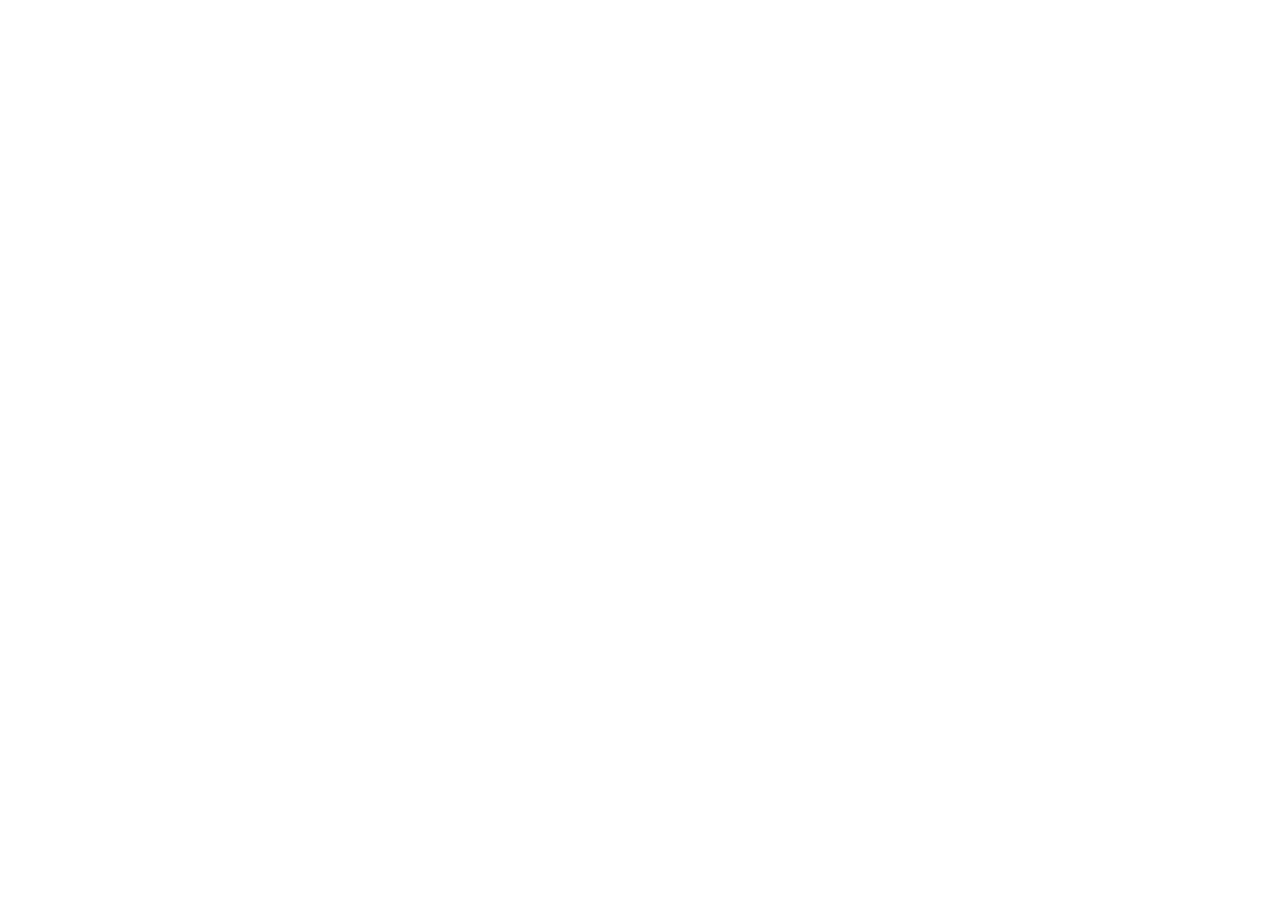
==== commit 7672f2dd: "Add files via upload" ====
--- a/index.html
+++ b/index.html
@@ -1,1005 +1,1133 @@
-<!DOCTYPE html>
-<html lang="pt-BR">
-<head>
-  <meta charset="UTF-8" />
-  <meta name="viewport" content="width=device-width, initial-scale=1.0" />
-  <title>Concurseir.IA | Reforma Tributária do Brasil na Prática</title>
-  <meta
-    name="description"
-    content="Reforma Tributária do Brasil na Prática: o novo sistema tributário explicado com infográficos para concursos públicos."
-  />
-  <style>
-    :root{
-      --bg:#10203a;
-      --bg-2:#132846;
-      --bg-3:#173156;
-      --panel:rgba(255,255,255,.08);
-      --panel-2:rgba(255,255,255,.05);
-      --line:rgba(255,255,255,.12);
-      --text:#eef5ff;
-      --muted:#c6d7eb;
-      --blue:#2f6fe4;
-      --cyan:#57d7ff;
-      --cyan-soft:#b8f1ff;
-      --gold:#ffd166;
-      --success:#63f3c1;
-      --shadow:0 18px 44px rgba(0,0,0,.28);
-      --radius:26px;
-      --accent:linear-gradient(135deg,#245cc4 0%, #2f6fe4 45%, #57d7ff 100%);
-      --max:1180px;
-    }
-
-    *{box-sizing:border-box}
-    html{scroll-behavior:smooth}
-    body{
-      margin:0;
-      font-family:Inter,Arial,Helvetica,sans-serif;
-      color:var(--text);
-      background:
-        radial-gradient(circle at top left, rgba(87,215,255,.12), transparent 28%),
-        radial-gradient(circle at top right, rgba(47,111,228,.18), transparent 24%),
-        linear-gradient(180deg,#10203a 0%, #132541 42%, #10203a 100%);
-    }
-
-    a{color:inherit;text-decoration:none}
-    img{display:block;max-width:100%}
-
-    .container{
-      width:min(var(--max), calc(100% - 40px));
-      margin:0 auto;
-    }
-
-    .topbar{
-      position:sticky;
-      top:0;
-      z-index:50;
-      background:rgba(13,27,48,.75);
-      backdrop-filter:blur(14px);
-      border-bottom:1px solid rgba(255,255,255,.08);
-    }
-
-    .nav{
-      display:flex;
-      align-items:center;
-      justify-content:space-between;
-      gap:18px;
-      padding:12px 0;
-    }
-
-    .brand{
-      display:flex;
-      align-items:center;
-      gap:14px;
-      min-width:0;
-    }
-
-    .brand img{
-      width:96px;
-      height:auto;
-      object-fit:contain;
-      filter:drop-shadow(0 8px 20px rgba(0,0,0,.22));
-    }
-
-    .brand-text strong{
-      display:block;
-      font-size:1.05rem;
-      letter-spacing:-.02em;
-    }
-
-    .brand-text span{
-      display:block;
-      color:var(--muted);
-      font-size:.9rem;
-      margin-top:3px;
-    }
-
-    .menu{
-      display:flex;
-      align-items:center;
-      gap:20px;
-      flex-wrap:wrap;
-    }
-
-    .menu a{
-      color:var(--muted);
-      font-size:.95rem;
-      transition:.2s ease;
-    }
-
-    .menu a:hover{color:#fff}
-
-    .btn{
-      display:inline-flex;
-      align-items:center;
-      justify-content:center;
-      gap:10px;
-      padding:14px 24px;
-      border-radius:16px;
-      border:1px solid transparent;
-      font-weight:800;
-      cursor:pointer;
-      transition:.2s ease;
-    }
-
-    .btn:hover{transform:translateY(-1px)}
-    .btn-primary{
-      background:var(--accent);
-      color:#fff;
-      box-shadow:0 12px 28px rgba(47,111,228,.28);
-    }
-    .btn-secondary{
-      background:rgba(255,255,255,.08);
-      border-color:rgba(255,255,255,.12);
-      color:#fff;
-    }
-
-    .hero{
-      position:relative;
-      min-height:92vh;
-      overflow:hidden;
-      display:flex;
-      align-items:center;
-    }
-
-    .hero-slides{
-      position:absolute;
-      inset:0;
-    }
-
-    .hero-slide{
-      position:absolute;
-      inset:0;
-      opacity:0;
-      transform:scale(1.04);
-      transition:opacity .9s ease, transform 7s ease;
-      background-size:cover;
-      background-position:center;
-    }
-
-    .hero-slide.active{
-      opacity:1;
-      transform:scale(1.1);
-    }
-
-    .hero-slide::before{
-      content:"";
-      position:absolute;
-      inset:0;
-      background:
-        linear-gradient(90deg, rgba(8,18,35,.9) 0%, rgba(8,18,35,.6) 35%, rgba(8,18,35,.38) 58%, rgba(8,18,35,.78) 100%),
-        linear-gradient(180deg, rgba(8,18,35,.18), rgba(8,18,35,.26));
-    }
-
-    .hero-content{
-      position:relative;
-      z-index:2;
-      width:100%;
-    }
-
-    .hero-grid{
-      display:grid;
-      grid-template-columns:1fr .5fr;
-      gap:28px;
-      align-items:end;
-      padding:70px 0 54px;
-    }
-
-    .eyebrow{
-      display:inline-flex;
-      align-items:center;
-      gap:10px;
-      background:rgba(87,215,255,.12);
-      color:var(--cyan-soft);
-      border:1px solid rgba(87,215,255,.18);
-      border-radius:999px;
-      padding:10px 16px;
-      font-size:.92rem;
-      font-weight:700;
-    }
-
-    .hero-copy h1{
-      font-size:4.2rem;
-      line-height:1.01;
-      letter-spacing:-.05em;
-      margin:18px 0 14px;
-      max-width:760px;
-    }
-
-    .lead{
-      font-size:1.14rem;
-      color:#dce8f7;
-      line-height:1.85;
-      max-width:680px;
-      margin:0;
-    }
-
-    .hero-actions{
-      display:flex;
-      gap:14px;
-      flex-wrap:wrap;
-      margin-top:28px;
-    }
-
-    .hero-meta{
-      display:grid;
-      grid-template-columns:repeat(3,1fr);
-      gap:14px;
-      margin-top:28px;
-      max-width:770px;
-    }
-
-    .meta-box{
-      background:rgba(255,255,255,.08);
-      border:1px solid rgba(255,255,255,.11);
-      border-radius:20px;
-      padding:16px 18px;
-      box-shadow:var(--shadow);
-    }
-
-    .meta-box strong{
-      display:block;
-      margin-bottom:5px;
-      font-size:1rem;
-    }
-
-    .meta-box span{
-      display:block;
-      color:#dce8f7;
-      font-size:.92rem;
-      line-height:1.6;
-    }
-
-    .hero-offer{
-      width:100%;
-      max-width:390px;
-      justify-self:end;
-      background:rgba(10,22,40,.74);
-      border:1px solid rgba(255,255,255,.12);
-      border-radius:28px;
-      padding:26px;
-      box-shadow:var(--shadow);
-      backdrop-filter:blur(16px);
-    }
-
-    .offer-kicker{
-      display:inline-block;
-      padding:8px 14px;
-      border-radius:999px;
-      background:rgba(255,209,102,.13);
-      color:#ffeab4;
-      border:1px solid rgba(255,209,102,.18);
-      font-size:.84rem;
-      font-weight:800;
-    }
-
-    .hero-offer h3{
-      font-size:1.5rem;
-      margin:14px 0 10px;
-      letter-spacing:-.02em;
-    }
-
-    .strike-row{
-      display:flex;
-      gap:14px;
-      flex-wrap:wrap;
-      margin:8px 0 8px;
-    }
-
-    .strike{
-      text-decoration:line-through;
-      color:#d2deee;
-      opacity:.8;
-      font-weight:700;
-    }
-
-    .price-label{
-      color:#dce8f7;
-      font-size:.95rem;
-      margin-top:4px;
-    }
-
-    .price-now{
-      font-size:3.6rem;
-      line-height:1;
-      color:var(--cyan);
-      font-weight:900;
-      letter-spacing:-.06em;
-      margin:8px 0 12px;
-    }
-
-    .offer-note{
-      color:#dce8f7;
-      font-size:.94rem;
-      line-height:1.75;
-    }
-
-    .hero-dots{
-      display:flex;
-      gap:10px;
-      margin-top:22px;
-    }
-
-    .hero-dot{
-      width:11px;
-      height:11px;
-      border-radius:50%;
-      border:0;
-      background:rgba(255,255,255,.32);
-      cursor:pointer;
-      padding:0;
-    }
-
-    .hero-dot.active{
-      background:var(--cyan);
-      box-shadow:0 0 0 6px rgba(87,215,255,.15);
-    }
-
-    .section{
-      padding:74px 0;
-    }
-
-    .section-title{
-      max-width:780px;
-      margin-bottom:30px;
-    }
-
-    .kicker{
-      color:var(--cyan-soft);
-      font-size:.84rem;
-      letter-spacing:.18em;
-      text-transform:uppercase;
-      font-weight:800;
-    }
-
-    .section-title h2{
-      font-size:2.6rem;
-      line-height:1.08;
-      letter-spacing:-.04em;
-      margin:12px 0 12px;
-    }
-
-    .section-title p{
-      color:var(--muted);
-      line-height:1.85;
-      margin:0;
-      font-size:1.04rem;
-    }
-
-    .cards-4{
-      display:grid;
-      grid-template-columns:repeat(4,1fr);
-      gap:18px;
-    }
-
-    .card{
-      background:linear-gradient(180deg, rgba(255,255,255,.07), rgba(255,255,255,.045));
-      border:1px solid rgba(255,255,255,.1);
-      border-radius:24px;
-      padding:22px;
-      box-shadow:var(--shadow);
-    }
-
-    .icon{
-      width:48px;
-      height:48px;
-      display:grid;
-      place-items:center;
-      border-radius:16px;
-      background:rgba(87,215,255,.12);
-      color:var(--cyan-soft);
-      font-size:1.2rem;
-    }
-
-    .card h3{
-      margin:14px 0 10px;
-      font-size:1.08rem;
-      letter-spacing:-.02em;
-    }
-
-    .card p{
-      margin:0;
-      color:var(--muted);
-      line-height:1.8;
-    }
-
-    .split{
-      display:grid;
-      grid-template-columns:1.05fr .95fr;
-      gap:28px;
-      align-items:center;
-    }
-
-    .feature-list{
-      display:grid;
-      gap:12px;
-      margin-top:18px;
-    }
-
-    .feature{
-      display:flex;
-      align-items:flex-start;
-      gap:12px;
-      background:rgba(255,255,255,.05);
-      border:1px solid rgba(255,255,255,.09);
-      border-radius:20px;
-      padding:16px;
-    }
-
-    .tick{
-      width:28px;
-      height:28px;
-      flex:0 0 28px;
-      display:grid;
-      place-items:center;
-      border-radius:50%;
-      background:rgba(99,243,193,.12);
-      color:var(--success);
-      font-weight:900;
-    }
-
-    .feature b{
-      display:block;
-      margin-bottom:4px;
-    }
-
-    .feature p{
-      margin:0;
-      color:var(--muted);
-      line-height:1.7;
-    }
-
-    .book-card{
-      display:grid;
-      grid-template-columns:.78fr 1fr;
-      gap:26px;
-      align-items:center;
-      background:linear-gradient(180deg, rgba(255,255,255,.07), rgba(255,255,255,.05));
-      border:1px solid rgba(255,255,255,.1);
-      border-radius:30px;
-      padding:26px;
-      box-shadow:var(--shadow);
-    }
-
-    .book-cover{
-      border-radius:20px;
-      overflow:hidden;
-      box-shadow:0 18px 44px rgba(0,0,0,.32);
-    }
-
-    .badge-row{
-      display:flex;
-      gap:10px;
-      flex-wrap:wrap;
-      margin:16px 0;
-    }
-
-    .badge{
-      display:inline-flex;
-      align-items:center;
-      gap:8px;
-      padding:9px 13px;
-      border-radius:999px;
-      background:rgba(255,255,255,.08);
-      border:1px solid rgba(255,255,255,.12);
-      color:#e5f0fc;
-      font-size:.9rem;
-      font-weight:700;
-    }
-
-    .offer-panel{
-      margin-top:22px;
-      background:rgba(255,255,255,.06);
-      border:1px solid rgba(255,255,255,.1);
-      border-radius:28px;
-      padding:26px;
-      box-shadow:var(--shadow);
-    }
-
-    .offer-big{
-      font-size:3.6rem;
-      line-height:1;
-      font-weight:900;
-      color:var(--cyan);
-      letter-spacing:-.06em;
-      margin:8px 0 12px;
-    }
-
-    .preview-grid{
-      display:grid;
-      grid-template-columns:repeat(4,1fr);
-      gap:16px;
-    }
-
-    .preview{
-      position:relative;
-      min-height:220px;
-      overflow:hidden;
-      border-radius:22px;
-      border:1px solid rgba(255,255,255,.1);
-      box-shadow:var(--shadow);
-    }
-
-    .preview img{
-      width:100%;
-      height:100%;
-      object-fit:cover;
-    }
-
-    .preview .overlay{
-      position:absolute;
-      inset:auto 0 0 0;
-      padding:18px 16px;
-      background:linear-gradient(180deg,transparent,rgba(8,18,35,.92));
-    }
-
-    .preview strong{
-      display:block;
-      font-size:1rem;
-    }
-
-    .preview span{
-      display:block;
-      color:#dce8f6;
-      font-size:.9rem;
-      margin-top:4px;
-    }
-
-    .notice{
-      background:rgba(255,255,255,.05);
-      border:1px solid rgba(255,255,255,.08);
-      border-radius:18px;
-      padding:16px 18px;
-      color:#dce8f7;
-      line-height:1.8;
-    }
-
-    .center{text-align:center}
-    .cta-inline{
-      display:flex;
-      gap:14px;
-      flex-wrap:wrap;
-      margin-top:24px;
-    }
-
-    .footer{
-      padding:32px 0 48px;
-      border-top:1px solid rgba(255,255,255,.08);
-      margin-top:22px;
-    }
-
-    .footer-grid{
-      display:grid;
-      grid-template-columns:1fr auto;
-      gap:20px;
-      align-items:end;
-    }
-
-    .footer p{
-      margin:0;
-      color:var(--muted);
-      line-height:1.7;
-    }
-
-    .small{font-size:.92rem}
-
-    img{
-  -webkit-user-drag:none;
-  user-select:none;
-  -webkit-touch-callout:none;
-  pointer-events:none;
-}
-
-.hero-slide{
-  pointer-events:none;
-}
-
-
-    .reveal{
-  opacity:0;
-  transform:translateY(42px);
-  transition:opacity .8s ease, transform .8s ease;
-  will-change:opacity, transform;
-}
-
-.reveal.is-visible{
-  opacity:1;
-  transform:translateY(0);
-}
-
-    @media (max-width:1024px){
-      .hero-grid,.split,.book-card,.footer-grid{
-        grid-template-columns:1fr;
-      }
-
-      .cards-4,.preview-grid{
-        grid-template-columns:repeat(2,1fr);
-      }
-
-      .hero-copy h1{font-size:3.3rem}
-      .hero-meta{grid-template-columns:1fr}
-      .hero-offer{
-        justify-self:start;
-        max-width:100%;
-      }
-    }
-
-    @media (max-width:720px){
-      .container{
-        width:min(var(--max), calc(100% - 28px));
-      }
-
-      .menu{display:none}
-      .brand img{width:88px}
-      .brand-text span{display:none}
-      .hero{min-height:94vh}
-      .hero-grid{padding:56px 0 44px}
-      .hero-copy h1{font-size:2.45rem}
-      .lead{font-size:1rem}
-      .cards-4,.preview-grid{grid-template-columns:1fr}
-      .section{padding:56px 0}
-      .section-title h2{font-size:2rem}
-      .price-now,.offer-big{font-size:3rem}
-      .book-card{padding:20px}
-    }
-  </style>
-</head>
-<body>
-
-  <header class="topbar">
-    <div class="container nav">
-      <a class="brand" href="#topo">
-        <img src="logo.png" alt="Concurseir.IA">
-        <div class="brand-text">
-          <strong>Concurseir.IA</strong>
-          <span>A inteligência artificial a favor da sua aprovação</span>
-        </div>
-      </a>
-
-      <nav class="menu">
-        <a href="#topo">Início</a>
-        <a href="#ebook">E-book</a>
-        <a href="#previa">Prévia</a>
-        <a href="#minibook">Minibook</a>
-        <a href="#contato">Contato</a>
-      </nav>
-    </div>
-  </header>
-
-  <main id="topo">
-    <section class="hero">
-      <div class="hero-slides">
-        <div class="hero-slide active" style="background-image:url('slide1.jpg')"></div>
-        <div class="hero-slide" style="background-image:url('slide2.jpg')"></div>
-        <div class="hero-slide" style="background-image:url('slide3.jpg')"></div>
-        <div class="hero-slide" style="background-image:url('slide4.jpg')"></div>
-      </div>
-
-      <div class="hero-content">
-        <div class="container hero-grid">
-          <div class="hero-copy reveal is-visible">
-            <div class="eyebrow">📘 Lançamento premium da Concurseir.IA</div>
-            <h1>Reforma Tributária do Brasil na Prática</h1>
-            <p class="lead">
-              O novo sistema tributário explicado com infográficos para concursos públicos.
-              Um material visual, estratégico e direto ao ponto para transformar a complexidade
-              da EC nº 132/2023 em estudo mais claro, rápido e eficiente.
-            </p>
-
-            <div class="hero-actions">
-              <a class="btn btn-primary" href="https://pay.kiwify.com.br/3M7leMJ" target="_blank" rel="noreferrer">Garantir agora</a>
-              <a class="btn btn-secondary" href="#minibook">Ver o minibook gratuito</a>
-            </div>
-
-            <div class="hero-meta">
-              <div class="meta-box">
-                <strong>Infográficos estratégicos</strong>
-                <span>Conceitos complexos explicados com organização visual e linguagem objetiva.</span>
-              </div>
-              <div class="meta-box">
-                <strong>Radar da banca</strong>
-                <span>Pegadinhas, padrões de cobrança e foco no que realmente aparece em prova.</span>
-              </div>
-              <div class="meta-box">
-                <strong>Revisão inteligente</strong>
-                <span>Resumos visuais, questões inéditas e estudo pensado para concursos públicos.</span>
-              </div>
-            </div>
-
-            <div class="hero-dots">
-              <button class="hero-dot active" aria-label="Slide 1"></button>
-              <button class="hero-dot" aria-label="Slide 2"></button>
-              <button class="hero-dot" aria-label="Slide 3"></button>
-              <button class="hero-dot" aria-label="Slide 4"></button>
-            </div>
-          </div>
-
-          <aside class="hero-offer reveal is-visible">
-            <span class="offer-kicker">Oferta de lançamento</span>
-            <h3>Condição especial para os primeiros leitores</h3>
-
-            <div class="strike-row">
-              <span class="strike">R$ 147</span>
-              <span class="strike">R$ 127</span>
-            </div>
-
-            <div class="price-label">Hoje por apenas</div>
-            <div class="price-now">R$ 97</div>
-            <p class="offer-note">
-              Acesso ao material completo com o valor especial de lançamento.
-            </p>
-
-            <div class="cta-inline">
-              <a class="btn btn-primary" href="https://pay.kiwify.com.br/3M7leMJ" target="_blank" rel="noreferrer">Garantir agora</a>
-            </div>
-          </aside>
-        </div>
-      </div>
-    </section>
-
-    <section class="section">
-      <div class="container">
-        <div class="section-title reveal">
-          <div class="kicker">Por que a Concurseir.IA é diferente</div>
-          <h2>Mais do que conteúdo: um método de aprendizagem visual para concursos.</h2>
-          <p>
-            A Concurseir.IA foi criada para transformar temas densos em materiais claros,
-            estratégicos e visualmente organizados. O objetivo é simples: reduzir esforço
-            desnecessário e aumentar compreensão, retenção e desempenho em prova.
-          </p>
-        </div>
-
-        <div class="cards-4">
-          <div class="card reveal">
-            <div class="icon">🧠</div>
-            <h3>IA com revisão humana</h3>
-            <p>Inteligência artificial, revisão e supervisão humana trabalhando juntas para gerar materiais confiáveis, úteis e didáticos.</p>
-          </div>
-
-          <div class="card reveal">
-            <div class="icon">🎯</div>
-            <h3>Foco absoluto em concursos</h3>
-            <p>O conteúdo é construído pensando em banca, pegadinhas, cobrança real e tempo de estudo do concurseiro.</p>
-          </div>
-
-          <div class="card reveal">
-            <div class="icon">📊</div>
-            <h3>Infográficos que ensinam</h3>
-            <p>Os infográficos não são apenas bonitos: eles explicam, conectam ideias e ajudam o aluno a fixar o que importa.</p>
-          </div>
-
-          <div class="card reveal">
-            <div class="icon">⚡</div>
-            <h3>Estudo mais rápido</h3>
-            <p>Uma estrutura pensada para leitura em tela, revisão prática e absorção rápida de temas complexos.</p>
-          </div>
-        </div>
-      </div>
-    </section>
-
-    <section class="section" id="ebook">
-      <div class="container split">
-        <div class="reveal">
-          <div class="section-title">
-            <div class="kicker">Lançamento em destaque</div>
-            <h2>Um guia visual da Reforma Tributária voltado para quem quer passar.</h2>
-            <p>
-              O e-book reúne teoria objetiva, infográficos claros, radar da banca,
-              questões inéditas e resumos visuais para ajudar você a dominar um dos temas
-              mais relevantes dos próximos concursos.
-            </p>
-          </div>
-
-          <div class="feature-list">
-            <div class="feature">
-              <div class="tick">✓</div>
-              <div>
-                <b>EC nº 132/2023 explicada com clareza</b>
-                <p>Entenda o novo sistema tributário sem cair em excesso de abstração ou formalismo desnecessário.</p>
-              </div>
-            </div>
-
-            <div class="feature">
-              <div class="tick">✓</div>
-              <div>
-                <b>IBS, CBS, Comitê Gestor e transição</b>
-                <p>Os pontos mais importantes da reforma organizados em capítulos visuais e progressivos.</p>
-              </div>
-            </div>
-
-            <div class="feature">
-              <div class="tick">✓</div>
-              <div>
-                <b>Radar da banca e questões comentadas</b>
-                <p>Aprenda como as bancas costumam cobrar o tema e evite armadilhas clássicas de prova.</p>
-              </div>
-            </div>
-          </div>
-        </div>
-
-        <div class="book-card reveal">
-          <div class="book-cover">
-            <img src="cover.png" alt="Capa do e-book Reforma Tributária do Brasil na Prática">
-          </div>
-
-          <div>
-            <div class="badge-row">
-              <span class="badge">✓ EC nº 132/2023</span>
-              <span class="badge">✓ Infográficos</span>
-              <span class="badge">✓ Questões</span>
-            </div>
-
-            <h3 style="font-size:2rem;letter-spacing:-.04em;margin:6px 0 12px">
-              Reforma Tributária do Brasil na Prática
-            </h3>
-
-            <p style="color:var(--muted);line-height:1.8;margin:0">
-              O novo sistema tributário explicado com infográficos para concursos públicos.
-            </p>
-
-            <div class="offer-panel">
-              <div class="strike-row">
-                <span class="strike">R$ 147</span>
-                <span class="strike">R$ 127</span>
-              </div>
-
-              <div class="price-label">Hoje por apenas</div>
-              <div class="offer-big">R$ 97</div>
-
-              <p class="offer-note">
-                Valor especial de lançamento para garantir o acesso ao material completo.
-              </p>
-
-              <div class="cta-inline">
-                <a class="btn btn-primary" href="https://pay.kiwify.com.br/3M7leMJ" target="_blank" rel="noreferrer">Garantir agora</a>
-              </div>
-            </div>
-          </div>
-        </div>
-      </div>
-    </section>
-
-    <section class="section" id="previa">
-      <div class="container">
-        <div class="section-title reveal">
-          <div class="kicker">Prévia visual do conteúdo</div>
-          <h2>Uma amostra do padrão gráfico e pedagógico do material.</h2>
-          <p>
-            O topo do site mostra apenas uma parte do material.
-            O restante do e-book aprofunda a lógica da reforma com a mesma linguagem visual:
-            didática, objetiva e orientada para concursos.
-          </p>
-        </div>
-
-        <div class="preview-grid">
-          <div class="preview reveal">
-            <img src="slide1.jpg" alt="">
-            <div class="overlay">
-              <strong>Visão geral do sistema</strong>
-              <span>Os tributos da reforma e as armadilhas de prova.</span>
-            </div>
-          </div>
-
-          <div class="preview reveal">
-            <img src="slide2.jpg" alt="">
-            <div class="overlay">
-              <strong>Explicação do IVA Dual</strong>
-              <span>Entenda o valor agregado de forma visual.</span>
-            </div>
-          </div>
-
-          <div class="preview reveal">
-            <img src="slide3.jpg" alt="">
-            <div class="overlay">
-              <strong>Radar da banca</strong>
-              <span>Aprenda como as questões tentam confundir o candidato.</span>
-            </div>
-          </div>
-
-          <div class="preview reveal">
-            <img src="slide4.jpg" alt="">
-            <div class="overlay">
-              <strong>Resumo para revisão</strong>
-              <span>Mapas visuais para consolidar o aprendizado.</span>
-            </div>
-          </div>
-        </div>
-      </div>
-    </section>
-
-    <section class="section" id="minibook">
-      <div class="container split">
-        <div class="reveal">
-          <div class="section-title">
-            <div class="kicker">Minibook gratuito</div>
-            <h2>Receba uma prévia visual do método Concurseir.IA.</h2>
-            <p>
-              O minibook gratuito apresenta uma amostra real da proposta do e-book:
-              explicação clara, organização visual, capítulos estratégicos e exercícios
-              comentados para concursos.
-            </p>
-          </div>
-
-          <div class="cta-inline">
-            <a class="btn btn-primary" href="mailto:concurseiria@gmail.com?subject=Quero%20receber%20o%20minibook%20gratuito">Quero receber o minibook</a>
-            <a class="btn btn-secondary" href="https://pay.kiwify.com.br/3M7leMJ" target="_blank" rel="noreferrer">Ir para o e-book</a>
-          </div>
-        </div>
-
-        <div class="notice reveal">
-          <strong style="display:block;margin-bottom:8px;color:#fff">Entrega simples e direta</strong>
-          Ao clicar no botão do minibook, você poderá solicitar o material gratuito pelo canal oficial da Concurseir.IA.
-        </div>
-      </div>
-    </section>
-  </main>
-
-  <footer class="footer" id="contato">
-    <div class="container footer-grid">
-      <div>
-        <p><strong style="color:#fff">Concurseir.IA</strong></p>
-        <p class="small">Conteúdo visual, estratégico e didático para concursos públicos.</p>
-        <p class="small">Contato: concurseiria@gmail.com</p>
-      </div>
-      <div>
-        <p class="small">© 2026 Concurseir.IA. Todos os direitos reservados.</p>
-        <p class="small">www.concurseiria.ia.br</p>
-      </div>
-    </div>
-  </footer>
-
-  <script>
-    const slides = document.querySelectorAll(".hero-slide");
-    const dots = document.querySelectorAll(".hero-dot");
-    let current = 0;
-
-    function showSlide(index){
-      slides.forEach((slide,i)=>slide.classList.toggle("active", i === index));
-      dots.forEach((dot,i)=>dot.classList.toggle("active", i === index));
-      current = index;
-    }
-
-    dots.forEach((dot,index)=>{
-      dot.addEventListener("click", ()=>showSlide(index));
-    });
-
-    setInterval(()=>{
-      showSlide((current + 1) % slides.length);
-    }, 5200);
-
-    const revealItems = document.querySelectorAll(".reveal");
-
-const observer = new IntersectionObserver((entries) => {
-  entries.forEach((entry) => {
-    if (entry.isIntersecting) {
-      entry.target.classList.add("is-visible");
-    } else {
-      entry.target.classList.remove("is-visible");
-    }
-  });
-}, {
-  threshold: 0.12,
-  rootMargin: "0px 0px -8% 0px"
-});
-
-revealItems.forEach((item) => observer.observe(item));
-
-document.addEventListener("contextmenu", function(e) {
-  e.preventDefault();
-});
-
-document.addEventListener("dragstart", function(e) {
-  e.preventDefault();
-});
-
-document.addEventListener("selectstart", function(e) {
-  e.preventDefault();
-});
-
-document.addEventListener("copy", function(e) {
-  e.preventDefault();
-});
-
-
-  </script>
-</body>
+<!DOCTYPE html>+<html lang="pt-BR">+<head>+  <meta charset="UTF-8" />+  <meta name="viewport" content="width=device-width, initial-scale=1.0" />+  <title>Concurseir.IA | Reforma Tributária do Brasil na Prática</title>+  <meta+    name="description"+    content="Reforma Tributária do Brasil na Prática: o novo sistema tributário explicado com infográficos para concursos públicos."+  />+  <!-- Google Analytics -->+  <script async src="https://www.googletagmanager.com/gtag/js?id=G-RBFC9N7M1E"></script>+<script>+    window.dataLayer = window.dataLayer || [];+    function gtag(){dataLayer.push(arguments);}+    gtag('js', new Date());+    gtag('config', 'G-RBFC9N7M1E');+<style>+    :root{+      --bg:#10203a;+      --bg-2:#132846;+      --bg-3:#173156;+      --panel:rgba(255,255,255,.08);+      --panel-2:rgba(255,255,255,.05);+      --line:rgba(255,255,255,.12);+      --text:#eef5ff;+      --muted:#c6d7eb;+      --blue:#2f6fe4;+      --cyan:#57d7ff;+      --cyan-soft:#b8f1ff;+      --gold:#ffd166;+      --success:#63f3c1;+      --shadow:0 18px 44px rgba(0,0,0,.28);+      --radius:26px;+      --accent:linear-gradient(135deg,#245cc4 0%, #2f6fe4 45%, #57d7ff 100%);+      --max:1180px;+    }++    *{box-sizing:border-box}+    html{scroll-behavior:smooth}+    body{+      margin:0;+      font-family:Inter,Arial,Helvetica,sans-serif;+      color:var(--text);+      background:+        radial-gradient(circle at top left, rgba(87,215,255,.12), transparent 28%),+        radial-gradient(circle at top right, rgba(47,111,228,.18), transparent 24%),+        linear-gradient(180deg,#10203a 0%, #132541 42%, #10203a 100%);+    }++    a{color:inherit;text-decoration:none}+    img{display:block;max-width:100%}++    .container{+      width:min(var(--max), calc(100% - 40px));+      margin:0 auto;+    }++    .topbar{+      position:sticky;+      top:0;+      z-index:50;+      background:rgba(13,27,48,.75);+      backdrop-filter:blur(14px);+      border-bottom:1px solid rgba(255,255,255,.08);+    }++    .nav{+      display:flex;+      align-items:center;+      justify-content:space-between;+      gap:18px;+      padding:12px 0;+    }++    .brand{+      display:flex;+      align-items:center;+      gap:14px;+      min-width:0;+    }++    .brand img{+      width:96px;+      height:auto;+      object-fit:contain;+      filter:drop-shadow(0 8px 20px rgba(0,0,0,.22));+    }++    .brand-text strong{+      display:block;+      font-size:1.05rem;+      letter-spacing:-.02em;+    }++    .brand-text span{+      display:block;+      color:var(--muted);+      font-size:.9rem;+      margin-top:3px;+    }++    .menu{+      display:flex;+      align-items:center;+      gap:20px;+      flex-wrap:wrap;+    }++    .menu a{+      color:var(--muted);+      font-size:.95rem;+      transition:.2s ease;+    }++    .menu a:hover{color:#fff}++    .btn{+      display:inline-flex;+      align-items:center;+      justify-content:center;+      gap:10px;+      padding:14px 24px;+      border-radius:16px;+      border:1px solid transparent;+      font-weight:800;+      cursor:pointer;+      transition:.2s ease;+    }++    .btn:hover{transform:translateY(-1px)}+    .btn-primary{+      background:var(--accent);+      color:#fff;+      box-shadow:0 12px 28px rgba(47,111,228,.28);+    }+    .btn-secondary{+      background:rgba(255,255,255,.08);+      border-color:rgba(255,255,255,.12);+      color:#fff;+    }++    .hero{+      position:relative;+      min-height:92vh;+      overflow:hidden;+      display:flex;+      align-items:center;+    }++    .hero-slides{+      position:absolute;+      inset:0;+    }++    .hero-slide{+      position:absolute;+      inset:0;+      opacity:0;+      transform:scale(1.04);+      transition:opacity .9s ease, transform 7s ease;+      background-size:cover;+      background-position:center;+      pointer-events:none;+    }++    .hero-slide.active{+      opacity:1;+      transform:scale(1.1);+    }++    .hero-slide::before{+      content:"";+      position:absolute;+      inset:0;+      background:+        linear-gradient(90deg, rgba(8,18,35,.9) 0%, rgba(8,18,35,.6) 35%, rgba(8,18,35,.38) 58%, rgba(8,18,35,.78) 100%),+        linear-gradient(180deg, rgba(8,18,35,.18), rgba(8,18,35,.26));+    }++    .hero-content{+      position:relative;+      z-index:2;+      width:100%;+    }++    .hero-grid{+      display:grid;+      grid-template-columns:1fr .5fr;+      gap:28px;+      align-items:end;+      padding:70px 0 54px;+    }++    .eyebrow{+      display:inline-flex;+      align-items:center;+      gap:10px;+      background:rgba(87,215,255,.12);+      color:var(--cyan-soft);+      border:1px solid rgba(87,215,255,.18);+      border-radius:999px;+      padding:10px 16px;+      font-size:.92rem;+      font-weight:700;+    }++    .hero-copy h1{+      font-size:4.2rem;+      line-height:1.01;+      letter-spacing:-.05em;+      margin:18px 0 14px;+      max-width:760px;+    }++    .lead{+      font-size:1.14rem;+      color:#dce8f7;+      line-height:1.85;+      max-width:680px;+      margin:0;+    }++    .hero-actions{+      display:flex;+      gap:14px;+      flex-wrap:wrap;+      margin-top:28px;+    }++    .hero-meta{+      display:grid;+      grid-template-columns:repeat(3,1fr);+      gap:14px;+      margin-top:28px;+      max-width:770px;+    }++    .meta-box{+      background:rgba(255,255,255,.08);+      border:1px solid rgba(255,255,255,.11);+      border-radius:20px;+      padding:16px 18px;+      box-shadow:var(--shadow);+    }++    .meta-box strong{+      display:block;+      margin-bottom:5px;+      font-size:1rem;+    }++    .meta-box span{+      display:block;+      color:#dce8f7;+      font-size:.92rem;+      line-height:1.6;+    }++    .hero-offer{+      width:100%;+      max-width:390px;+      justify-self:end;+      background:rgba(10,22,40,.74);+      border:1px solid rgba(255,255,255,.12);+      border-radius:28px;+      padding:26px;+      box-shadow:var(--shadow);+      backdrop-filter:blur(16px);+    }++    .offer-kicker{+      display:inline-block;+      padding:8px 14px;+      border-radius:999px;+      background:rgba(255,209,102,.13);+      color:#ffeab4;+      border:1px solid rgba(255,209,102,.18);+      font-size:.84rem;+      font-weight:800;+    }++    .hero-offer h3{+      font-size:1.5rem;+      margin:14px 0 10px;+      letter-spacing:-.02em;+    }++    .strike-row{+      display:flex;+      gap:14px;+      flex-wrap:wrap;+      margin:8px 0 8px;+    }++    .strike{+      text-decoration:line-through;+      color:#d2deee;+      opacity:.8;+      font-weight:700;+    }++    .price-label{+      color:#dce8f7;+      font-size:.95rem;+      margin-top:4px;+    }++    .price-now{+      font-size:3.6rem;+      line-height:1;+      color:var(--cyan);+      font-weight:900;+      letter-spacing:-.06em;+      margin:8px 0 12px;+    }++    .offer-note{+      color:#dce8f7;+      font-size:.94rem;+      line-height:1.75;+    }++    .hero-dots{+      display:flex;+      gap:10px;+      margin-top:22px;+    }++    .hero-dot{+      width:11px;+      height:11px;+      border-radius:50%;+      border:0;+      background:rgba(255,255,255,.32);+      cursor:pointer;+      padding:0;+    }++    .hero-dot.active{+      background:var(--cyan);+      box-shadow:0 0 0 6px rgba(87,215,255,.15);+    }++    .section{+      padding:74px 0;+    }++    .section-title{+      max-width:780px;+      margin-bottom:30px;+    }++    .kicker{+      color:var(--cyan-soft);+      font-size:.84rem;+      letter-spacing:.18em;+      text-transform:uppercase;+      font-weight:800;+    }++    .section-title h2{+      font-size:2.6rem;+      line-height:1.08;+      letter-spacing:-.04em;+      margin:12px 0 12px;+    }++    .section-title p{+      color:var(--muted);+      line-height:1.85;+      margin:0;+      font-size:1.04rem;+    }++    .cards-4{+      display:grid;+      grid-template-columns:repeat(4,1fr);+      gap:18px;+    }++    .cards-3{+      display:grid;+      grid-template-columns:repeat(3,1fr);+      gap:18px;+    }++    .card{+      background:linear-gradient(180deg, rgba(255,255,255,.07), rgba(255,255,255,.045));+      border:1px solid rgba(255,255,255,.1);+      border-radius:24px;+      padding:22px;+      box-shadow:var(--shadow);+    }++    .icon{+      width:48px;+      height:48px;+      display:grid;+      place-items:center;+      border-radius:16px;+      background:rgba(87,215,255,.12);+      color:var(--cyan-soft);+      font-size:1.2rem;+    }++    .card h3{+      margin:14px 0 10px;+      font-size:1.08rem;+      letter-spacing:-.02em;+    }++    .card p{+      margin:0;+      color:var(--muted);+      line-height:1.8;+    }++    .split{+      display:grid;+      grid-template-columns:1.05fr .95fr;+      gap:28px;+      align-items:center;+    }++    .feature-list{+      display:grid;+      gap:12px;+      margin-top:18px;+    }++    .feature{+      display:flex;+      align-items:flex-start;+      gap:12px;+      background:rgba(255,255,255,.05);+      border:1px solid rgba(255,255,255,.09);+      border-radius:20px;+      padding:16px;+    }++    .tick{+      width:28px;+      height:28px;+      flex:0 0 28px;+      display:grid;+      place-items:center;+      border-radius:50%;+      background:rgba(99,243,193,.12);+      color:var(--success);+      font-weight:900;+    }++    .feature b{+      display:block;+      margin-bottom:4px;+    }++    .feature p{+      margin:0;+      color:var(--muted);+      line-height:1.7;+    }++    .book-card{+      display:grid;+      grid-template-columns:.78fr 1fr;+      gap:26px;+      align-items:center;+      background:linear-gradient(180deg, rgba(255,255,255,.07), rgba(255,255,255,.05));+      border:1px solid rgba(255,255,255,.1);+      border-radius:30px;+      padding:26px;+      box-shadow:var(--shadow);+    }++    .book-cover{+      border-radius:20px;+      overflow:hidden;+      box-shadow:0 18px 44px rgba(0,0,0,.32);+    }++    .badge-row{+      display:flex;+      gap:10px;+      flex-wrap:wrap;+      margin:16px 0;+    }++    .badge{+      display:inline-flex;+      align-items:center;+      gap:8px;+      padding:9px 13px;+      border-radius:999px;+      background:rgba(255,255,255,.08);+      border:1px solid rgba(255,255,255,.12);+      color:#e5f0fc;+      font-size:.9rem;+      font-weight:700;+    }++    .offer-panel{+      margin-top:22px;+      background:rgba(255,255,255,.06);+      border:1px solid rgba(255,255,255,.1);+      border-radius:28px;+      padding:26px;+      box-shadow:var(--shadow);+    }++    .offer-big{+      font-size:3.6rem;+      line-height:1;+      font-weight:900;+      color:var(--cyan);+      letter-spacing:-.06em;+      margin:8px 0 12px;+    }++    .preview-grid{+      display:grid;+      grid-template-columns:repeat(4,1fr);+      gap:16px;+    }++    .preview{+      position:relative;+      min-height:220px;+      overflow:hidden;+      border-radius:22px;+      border:1px solid rgba(255,255,255,.1);+      box-shadow:var(--shadow);+    }++    .preview img{+      width:100%;+      height:100%;+      object-fit:cover;+    }++    .preview .overlay{+      position:absolute;+      inset:auto 0 0 0;+      padding:18px 16px;+      background:linear-gradient(180deg,transparent,rgba(8,18,35,.92));+    }++    .preview strong{+      display:block;+      font-size:1rem;+    }++    .preview span{+      display:block;+      color:#dce8f6;+      font-size:.9rem;+      margin-top:4px;+    }++    .notice{+      background:rgba(255,255,255,.05);+      border:1px solid rgba(255,255,255,.08);+      border-radius:18px;+      padding:16px 18px;+      color:#dce8f7;+      line-height:1.8;+    }++    .center{text-align:center}+    .cta-inline{+      display:flex;+      gap:14px;+      flex-wrap:wrap;+      margin-top:24px;+    }++    .footer{+      padding:32px 0 48px;+      border-top:1px solid rgba(255,255,255,.08);+      margin-top:22px;+    }++    .footer-grid{+      display:grid;+      grid-template-columns:1fr auto;+      gap:20px;+      align-items:end;+    }++    .footer p{+      margin:0;+      color:var(--muted);+      line-height:1.7;+    }++    .small{font-size:.92rem}++    img{+      -webkit-user-drag:none;+      user-select:none;+      -webkit-touch-callout:none;+      pointer-events:none;+    }++    .reveal{+      opacity:0;+      transform:translateY(42px);+      transition:opacity .8s ease, transform .8s ease;+      will-change:opacity, transform;+    }++    .reveal.is-visible{+      opacity:1;+      transform:translateY(0);+    }++    @media (max-width:1024px){+      .hero-grid,.split,.book-card,.footer-grid{+        grid-template-columns:1fr;+      }++      .cards-4,.cards-3,.preview-grid{+        grid-template-columns:repeat(2,1fr);+      }++      .hero-copy h1{font-size:3.3rem}+      .hero-meta{grid-template-columns:1fr}+      .hero-offer{+        justify-self:start;+        max-width:100%;+      }+    }++    @media (max-width:720px){+      .container{+        width:min(var(--max), calc(100% - 28px));+      }++      .menu{display:none}+      .brand img{width:88px}+      .brand-text span{display:none}+      .hero{min-height:94vh}+      .hero-grid{padding:56px 0 44px}+      .hero-copy h1{font-size:2.45rem}+      .lead{font-size:1rem}+      .cards-4,.cards-3,.preview-grid{grid-template-columns:1fr}+      .section{padding:56px 0}+      .section-title h2{font-size:2rem}+      .price-now,.offer-big{font-size:3rem}+      .book-card{padding:20px}+    }+</head>+<body>+<header class="topbar">+    <div class="container nav">+      <a class="brand" href="#topo">+        <img src="logo.png" alt="Concurseir.IA">+        <div class="brand-text">+          <strong>Concurseir.IA</strong>+          <span>A inteligência artificial a favor da sua aprovação</span>+        </div>+      </a>+      <nav class="menu">+        <a href="#topo">Início</a>+        <a href="#ebook">E-book</a>+        <a href="#previa">Prévia</a>+        <a href="#minibook">Minibook</a>+        <a href="#contato">Contato</a>+      </nav>+    </div>+</header>+<main id="topo">+    <section class="hero">+      <div class="hero-slides">+        <div class="hero-slide active" style="background-image:url('slide1.jpg')"></div>+        <div class="hero-slide" style="background-image:url('slide2.jpg')"></div>+        <div class="hero-slide" style="background-image:url('slide3.jpg')"></div>+        <div class="hero-slide" style="background-image:url('slide4.jpg')"></div>+      </div>+      <div class="hero-content">+        <div class="container hero-grid">+          <div class="hero-copy reveal is-visible">+            <div class="eyebrow">📘 Lançamento premium da Concurseir.IA</div>+            <h1>Reforma Tributária do Brasil na Prática</h1>+            <p class="lead">+              O novo sistema tributário explicado com infográficos para concursos públicos.+              Um material visual, estratégico e direto ao ponto para transformar a complexidade+              da EC nº 132/2023 em estudo mais claro, rápido e eficiente.+            </p>++            <div class="hero-actions">+              <a class="btn btn-primary track-buy" href="https://pay.kiwify.com.br/3M7IeMJ" target="_blank" rel="noreferrer">Garantir agora</a>+              <a class="btn btn-secondary" href="#minibook">Ver o minibook gratuito</a>+            </div>++            <div class="hero-meta">+              <div class="meta-box">+                <strong>Infográficos estratégicos</strong>+                <span>Conceitos complexos explicados com organização visual e linguagem objetiva.</span>+              </div>+              <div class="meta-box">+                <strong>Radar da banca</strong>+                <span>Pegadinhas, padrões de cobrança e foco no que realmente aparece em prova.</span>+              </div>+              <div class="meta-box">+                <strong>Revisão inteligente</strong>+                <span>Resumos visuais, questões inéditas e estudo pensado para concursos públicos.</span>+              </div>+            </div>++            <div class="hero-dots">+              <button class="hero-dot active" aria-label="Slide 1"></button>+              <button class="hero-dot" aria-label="Slide 2"></button>+              <button class="hero-dot" aria-label="Slide 3"></button>+              <button class="hero-dot" aria-label="Slide 4"></button>+            </div>+          </div>++          <aside class="hero-offer reveal is-visible">+            <span class="offer-kicker">Oferta de lançamento</span>+            <h3>Condição especial para os primeiros leitores</h3>++            <div class="strike-row">+              <span class="strike">R$ 147</span>+              <span class="strike">R$ 127</span>+            </div>++            <div class="price-label">Hoje por apenas</div>+            <div class="price-now">R$ 97</div>+            <p class="offer-note">+              Acesso imediato ao material completo, com pagamento seguro via Kiwify.+            </p>++            <div class="cta-inline">+              <a class="btn btn-primary track-buy" href="https://pay.kiwify.com.br/3M7IeMJ" target="_blank" rel="noreferrer">Garantir agora</a>+            </div>+          </aside>+        </div>+      </div>+    </section>++    <section class="section">+      <div class="container">+        <div class="section-title reveal">+          <div class="kicker">Por que a Concurseir.IA é diferente</div>+          <h2>Mais do que conteúdo: um método de aprendizagem visual para concursos.</h2>+          <p>+            A Concurseir.IA foi criada para transformar temas densos em materiais claros,+            estratégicos e visualmente organizados. O objetivo é simples: reduzir esforço+            desnecessário e aumentar compreensão, retenção e desempenho em prova.+          </p>+        </div>++        <div class="cards-4">+          <div class="card reveal">+            <div class="icon">🧠</div>+            <h3>IA com revisão humana</h3>+            <p>Inteligência artificial, revisão e supervisão humana trabalhando juntas para gerar materiais confiáveis, úteis e didáticos.</p>+          </div>++          <div class="card reveal">+            <div class="icon">🎯</div>+            <h3>Foco absoluto em concursos</h3>+            <p>O conteúdo é construído pensando em banca, pegadinhas, cobrança real e tempo de estudo do concurseiro.</p>+          </div>++          <div class="card reveal">+            <div class="icon">📊</div>+            <h3>Infográficos que ensinam</h3>+            <p>Os infográficos não são apenas bonitos: eles explicam, conectam ideias e ajudam o aluno a fixar o que importa.</p>+          </div>++          <div class="card reveal">+            <div class="icon">⚡</div>+            <h3>Estudo mais rápido</h3>+            <p>Uma estrutura pensada para leitura em tela, revisão prática e absorção rápida de temas complexos.</p>+          </div>+        </div>+      </div>+    </section>++    <section class="section">+      <div class="container">+        <div class="section-title reveal">+          <div class="kicker">Tema de alta relevância</div>+          <h2>A Reforma Tributária será cobrada por anos em concursos públicos.</h2>+          <p>+            A EC nº 132/2023 alterou profundamente o sistema tributário brasileiro. Para o concurseiro,+            isso significa um tema novo, denso e com alto potencial de cobrança em concursos fiscais,+            jurídicos, tribunais de contas e carreiras de controle.+          </p>+        </div>++        <div class="cards-3">+          <div class="card reveal">+            <div class="icon">📚</div>+            <h3>Conteúdo novo e complexo</h3>+            <p>O candidato precisa entender conceitos inéditos, novas competências tributárias e um regime de transição extenso.</p>+          </div>++          <div class="card reveal">+            <div class="icon">🧩</div>+            <h3>Dificuldade de organização</h3>+            <p>Sem um material visual e bem estruturado, o estudo da reforma tende a ficar fragmentado e confuso.</p>+          </div>++          <div class="card reveal">+            <div class="icon">⏱️</div>+            <h3>Necessidade de revisão rápida</h3>+            <p>Quem estuda para concurso precisa revisar com velocidade, clareza e foco no que realmente pode cair em prova.</p>+          </div>+        </div>+      </div>+    </section>++    <section class="section">+      <div class="container">+        <div class="section-title reveal">+          <div class="kicker">Para quem este material é ideal</div>+          <h2>Um guia pensado para candidatos que precisam transformar complexidade em vantagem competitiva.</h2>+          <p>+            O conteúdo foi estruturado para atender especialmente quem está se preparando para áreas em que+            a Reforma Tributária pode ser cobrada com profundidade crescente.+          </p>+        </div>++        <div class="cards-4">+          <div class="card reveal">+            <div class="icon">🏛️</div>+            <h3>SEFAZ e fiscos</h3>+            <p>Ideal para quem busca domínio técnico do novo modelo tributário com foco em cobrança objetiva e prática.</p>+          </div>++          <div class="card reveal">+            <div class="icon">💼</div>+            <h3>Receita Federal e controle</h3>+            <p>Útil para carreiras ligadas à arrecadação, fiscalização, auditoria e análise normativa.</p>+          </div>++          <div class="card reveal">+            <div class="icon">⚖️</div>+            <h3>Carreiras jurídicas</h3>+            <p>Uma base visual clara para compreender a estrutura constitucional e os impactos da reforma.</p>+          </div>++          <div class="card reveal">+            <div class="icon">📑</div>+            <h3>Tribunais de Contas e legislativos</h3>+            <p>Material relevante para concursos que exigem interpretação da nova arquitetura tributária brasileira.</p>+          </div>+        </div>+      </div>+    </section>++    <section class="section" id="ebook">+      <div class="container split">+        <div class="reveal">+          <div class="section-title">+            <div class="kicker">Lançamento em destaque</div>+            <h2>Um guia visual da Reforma Tributária pensado para quem quer passar.</h2>+            <p>+              O e-book reúne teoria objetiva, infográficos claros, radar da banca,+              questões inéditas e resumos visuais para ajudar você a dominar um dos temas+              mais relevantes dos próximos concursos.+            </p>+          </div>++          <div class="feature-list">+            <div class="feature">+              <div class="tick">✓</div>+              <div>+                <b>EC nº 132/2023 explicada com clareza</b>+                <p>Entenda o novo sistema tributário sem cair em excesso de abstração ou formalismo desnecessário.</p>+              </div>+            </div>++            <div class="feature">+              <div class="tick">✓</div>+              <div>+                <b>IBS, CBS, Comitê Gestor e transição</b>+                <p>Os pontos mais importantes da reforma organizados em capítulos visuais e progressivos.</p>+              </div>+            </div>++            <div class="feature">+              <div class="tick">✓</div>+              <div>+                <b>Radar da banca e questões comentadas</b>+                <p>Aprenda como as bancas costumam cobrar o tema e evite armadilhas clássicas de prova.</p>+              </div>+            </div>+          </div>+        </div>++        <div class="book-card reveal">+          <div class="book-cover">+            <img src="cover.png" alt="Capa do e-book Reforma Tributária do Brasil na Prática">+          </div>++          <div>+            <div class="badge-row">+              <span class="badge">✓ EC nº 132/2023</span>+              <span class="badge">✓ Infográficos</span>+              <span class="badge">✓ Questões</span>+            </div>++            <h3 style="font-size:2rem;letter-spacing:-.04em;margin:6px 0 12px">+              Reforma Tributária do Brasil na Prática+            </h3>++            <p style="color:var(--muted);line-height:1.8;margin:0">+              O novo sistema tributário explicado com infográficos para concursos públicos.+            </p>++            <div class="offer-panel">+              <div class="strike-row">+                <span class="strike">R$ 147</span>+                <span class="strike">R$ 127</span>+              </div>++              <div class="price-label">Hoje por apenas</div>+              <div class="offer-big">R$ 97</div>++              <p class="offer-note">+                Valor especial de lançamento para garantir o acesso ao material completo.+              </p>++              <div class="feature-list" style="margin-top:16px">+                <div class="feature">+                  <div class="tick">✓</div>+                  <div>+                    <b>Conteúdo completo e estratégico</b>+                    <p>IVA Dual, não cumulatividade, regimes diferenciados, Comitê Gestor, transição 2026–2033, pegadinhas de prova e questões comentadas.</p>+                  </div>+                </div>+              </div>++              <div class="cta-inline">+                <a class="btn btn-primary track-buy" href="https://pay.kiwify.com.br/3M7IeMJ" target="_blank" rel="noreferrer">Garantir agora</a>+              </div>+            </div>+          </div>+        </div>+      </div>+    </section>++    <section class="section" id="previa">+      <div class="container">+        <div class="section-title reveal">+          <div class="kicker">Prévia visual do conteúdo</div>+          <h2>Veja como o conteúdo é explicado no material completo.</h2>+          <p>+            Esta é uma amostra real do padrão gráfico e pedagógico do e-book. Cada capítulo foi pensado+            para simplificar a compreensão, acelerar a revisão e destacar o que pode cair em prova.+          </p>+        </div>++        <div class="preview-grid">+          <div class="preview reveal">+            <img src="slide1.jpg" alt="">+            <div class="overlay">+              <strong>Visão geral do sistema</strong>+              <span>Os tributos da reforma e as armadilhas de prova.</span>+            </div>+          </div>++          <div class="preview reveal">+            <img src="slide2.jpg" alt="">+            <div class="overlay">+              <strong>Explicação do IVA Dual</strong>+              <span>Entenda o valor agregado de forma visual.</span>+            </div>+          </div>++          <div class="preview reveal">+            <img src="slide3.jpg" alt="">+            <div class="overlay">+              <strong>Radar da banca</strong>+              <span>Aprenda como as questões tentam confundir o candidato.</span>+            </div>+          </div>++          <div class="preview reveal">+            <img src="slide4.jpg" alt="">+            <div class="overlay">+              <strong>Resumo para revisão</strong>+              <span>Mapas visuais para consolidar o aprendizado.</span>+            </div>+          </div>+        </div>+      </div>+    </section>++    <section class="section" id="minibook">+      <div class="container split">+        <div class="reveal">+          <div class="section-title">+            <div class="kicker">Minibook gratuito</div>+            <h2>Receba uma prévia visual do método Concurseir.IA.</h2>+            <p>+              O minibook gratuito apresenta uma amostra real da proposta do e-book:+              explicação clara, organização visual, capítulos estratégicos e exercícios+              comentados para concursos.+            </p>+          </div>++          <div class="cta-inline">+            <a class="btn btn-primary track-lead" href="mailto:concurseiria@gmail.com?subject=Quero%20receber%20o%20minibook%20gratuito">Quero receber o minibook</a>+            <a class="btn btn-secondary track-buy" href="https://pay.kiwify.com.br/3M7IeMJ" target="_blank" rel="noreferrer">Ir para o e-book</a>+          </div>+        </div>++        <div class="notice reveal">+          <strong style="display:block;margin-bottom:8px;color:#fff">Entrega simples e direta</strong>+          Ao clicar no botão do minibook, você poderá solicitar o material gratuito pelo canal oficial da Concurseir.IA.+        </div>+      </div>+    </section>++    <section class="section">+      <div class="container">+        <div class="section-title reveal center" style="margin:0 auto 30px">+          <div class="kicker">Acesso imediato</div>+          <h2>Domine a Reforma Tributária para concursos.</h2>+          <p>+            Estudar esse tema com clareza, organização e foco em prova pode ser um grande diferencial+            competitivo. O ebook foi desenvolvido para transformar um assunto complexo em aprendizado visual,+            rápido e estratégico.+          </p>+        </div>++        <div class="notice reveal center" style="max-width:860px;margin:0 auto">+          <p style="margin:0 0 18px">+            ✔ Pagamento seguro via Kiwify &nbsp;&nbsp; ✔ Acesso imediato &nbsp;&nbsp; ✔ Material completo para estudo e revisão+          </p>+          <div class="cta-inline" style="justify-content:center">+            <a class="btn btn-primary track-buy" href="https://pay.kiwify.com.br/3M7IeMJ" target="_blank" rel="noreferrer">Quero acessar o e-book completo</a>+          </div>+        </div>+      </div>+    </section>+</main>+<footer class="footer" id="contato">+    <div class="container footer-grid">+      <div>+        <p><strong style="color:#fff">Concurseir.IA</strong></p>+        <p class="small">Conteúdo visual, estratégico e didático para concursos públicos.</p>+        <p class="small">Contato: concurseiria@gmail.com</p>+      </div>+      <div>+        <p class="small">© 2026 Concurseir.IA. Todos os direitos reservados.</p>+        <p class="small">www.concurseiria.ia.br</p>+      </div>+    </div>+  </footer>+<script>+    const slides = document.querySelectorAll(".hero-slide");+    const dots = document.querySelectorAll(".hero-dot");+    let current = 0;++    function showSlide(index){+      slides.forEach((slide,i)=>slide.classList.toggle("active", i === index));+      dots.forEach((dot,i)=>dot.classList.toggle("active", i === index));+      current = index;+    }++    dots.forEach((dot,index)=>{+      dot.addEventListener("click", ()=>showSlide(index));+    });++    setInterval(()=>{+      showSlide((current + 1) % slides.length);+    }, 5200);++    const revealItems = document.querySelectorAll(".reveal");++    const observer = new IntersectionObserver((entries) => {+      entries.forEach((entry) => {+        if (entry.isIntersecting) {+          entry.target.classList.add("is-visible");+        } else {+          entry.target.classList.remove("is-visible");+        }+      });+    }, {+      threshold: 0.12,+      rootMargin: "0px 0px -8% 0px"+    });++    revealItems.forEach((item) => observer.observe(item));++    document.addEventListener("contextmenu", function(e) {+      e.preventDefault();+    });++    document.addEventListener("dragstart", function(e) {+      e.preventDefault();+    });++    document.addEventListener("selectstart", function(e) {+      e.preventDefault();+    });++    document.addEventListener("copy", function(e) {+      e.preventDefault();+    });++    function trackEvent(name, params = {}) {+      if (typeof gtag === "function") {+        gtag("event", name, params);+      }+    }++    document.querySelectorAll(".track-buy").forEach((btn) => {+      btn.addEventListener("click", function () {+        trackEvent("click_compra", {+          event_category: "ebook",+          event_label: this.textContent.trim()+        });+      });+    });++    document.querySelectorAll(".track-lead").forEach((btn) => {+      btn.addEventListener("click", function () {+        trackEvent("click_minibook", {+          event_category: "lead",+          event_label: this.textContent.trim()+        });+      });+    });+</body> </html>
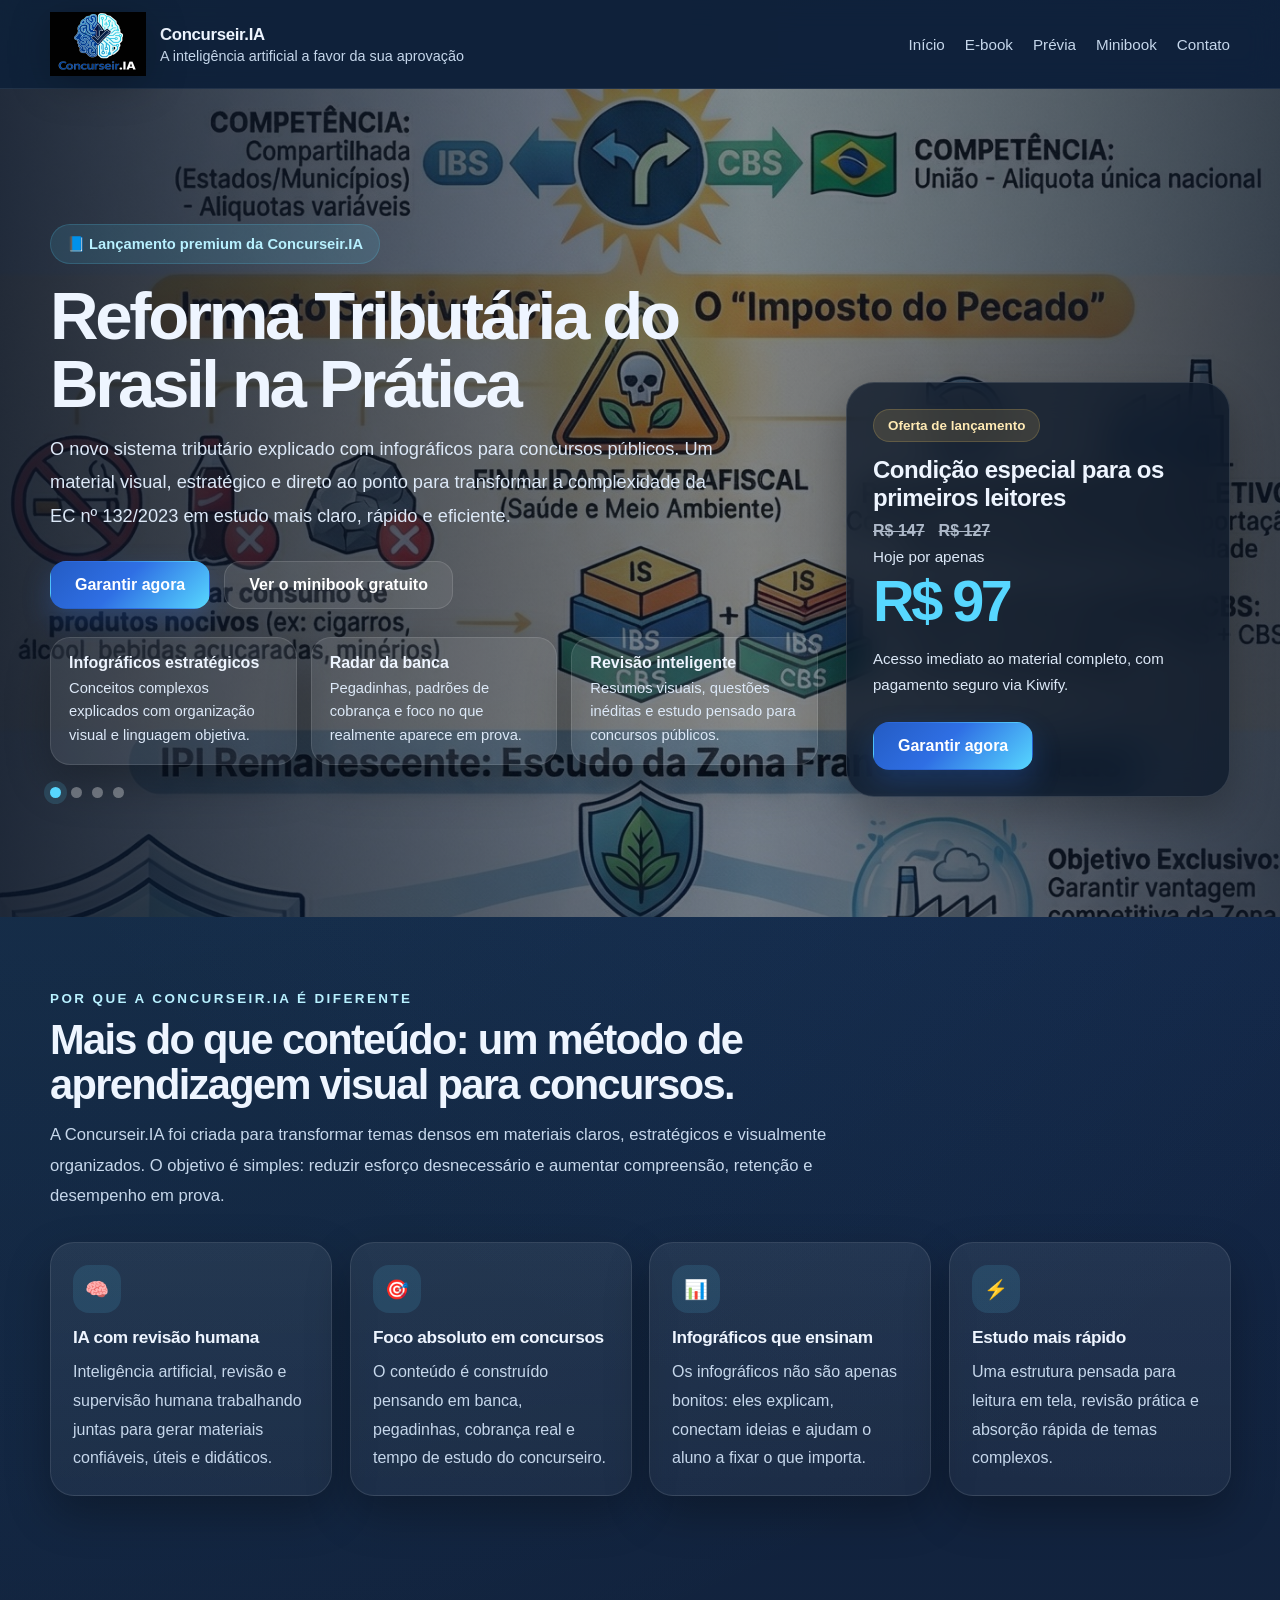
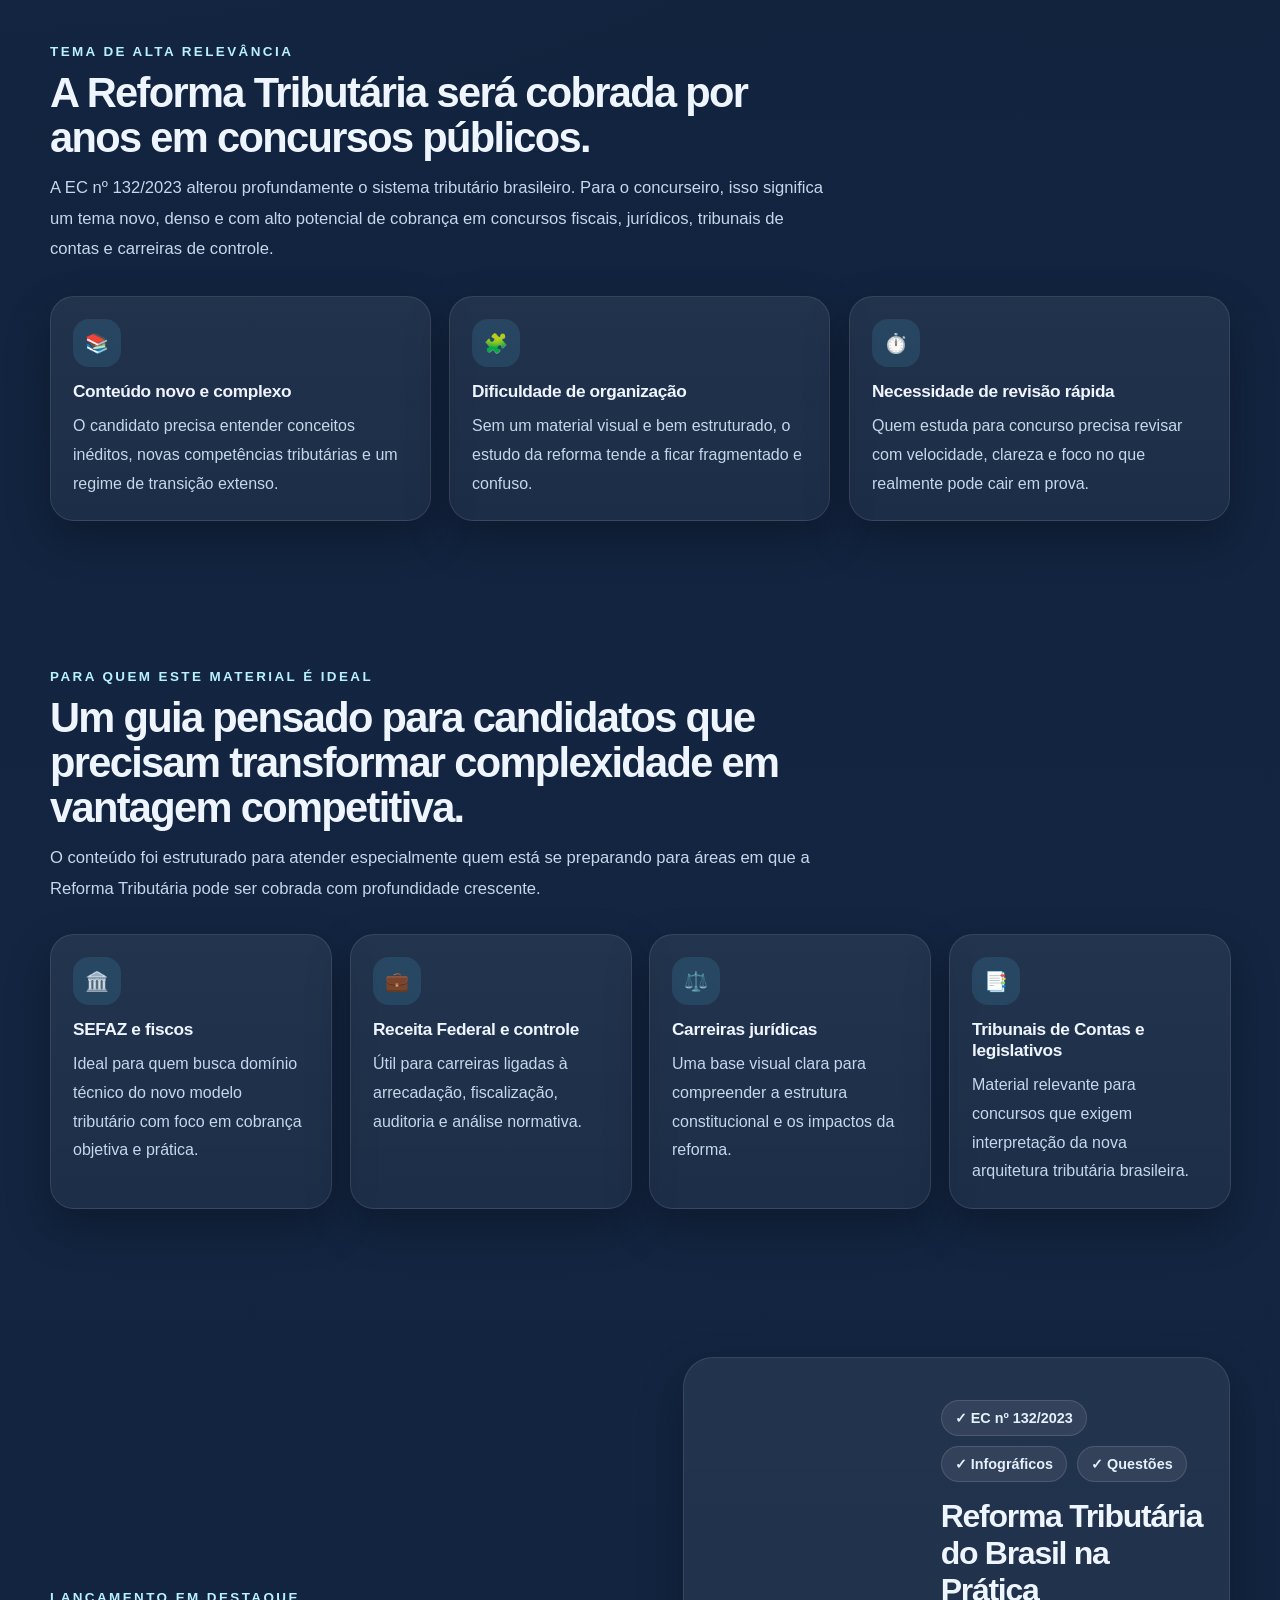
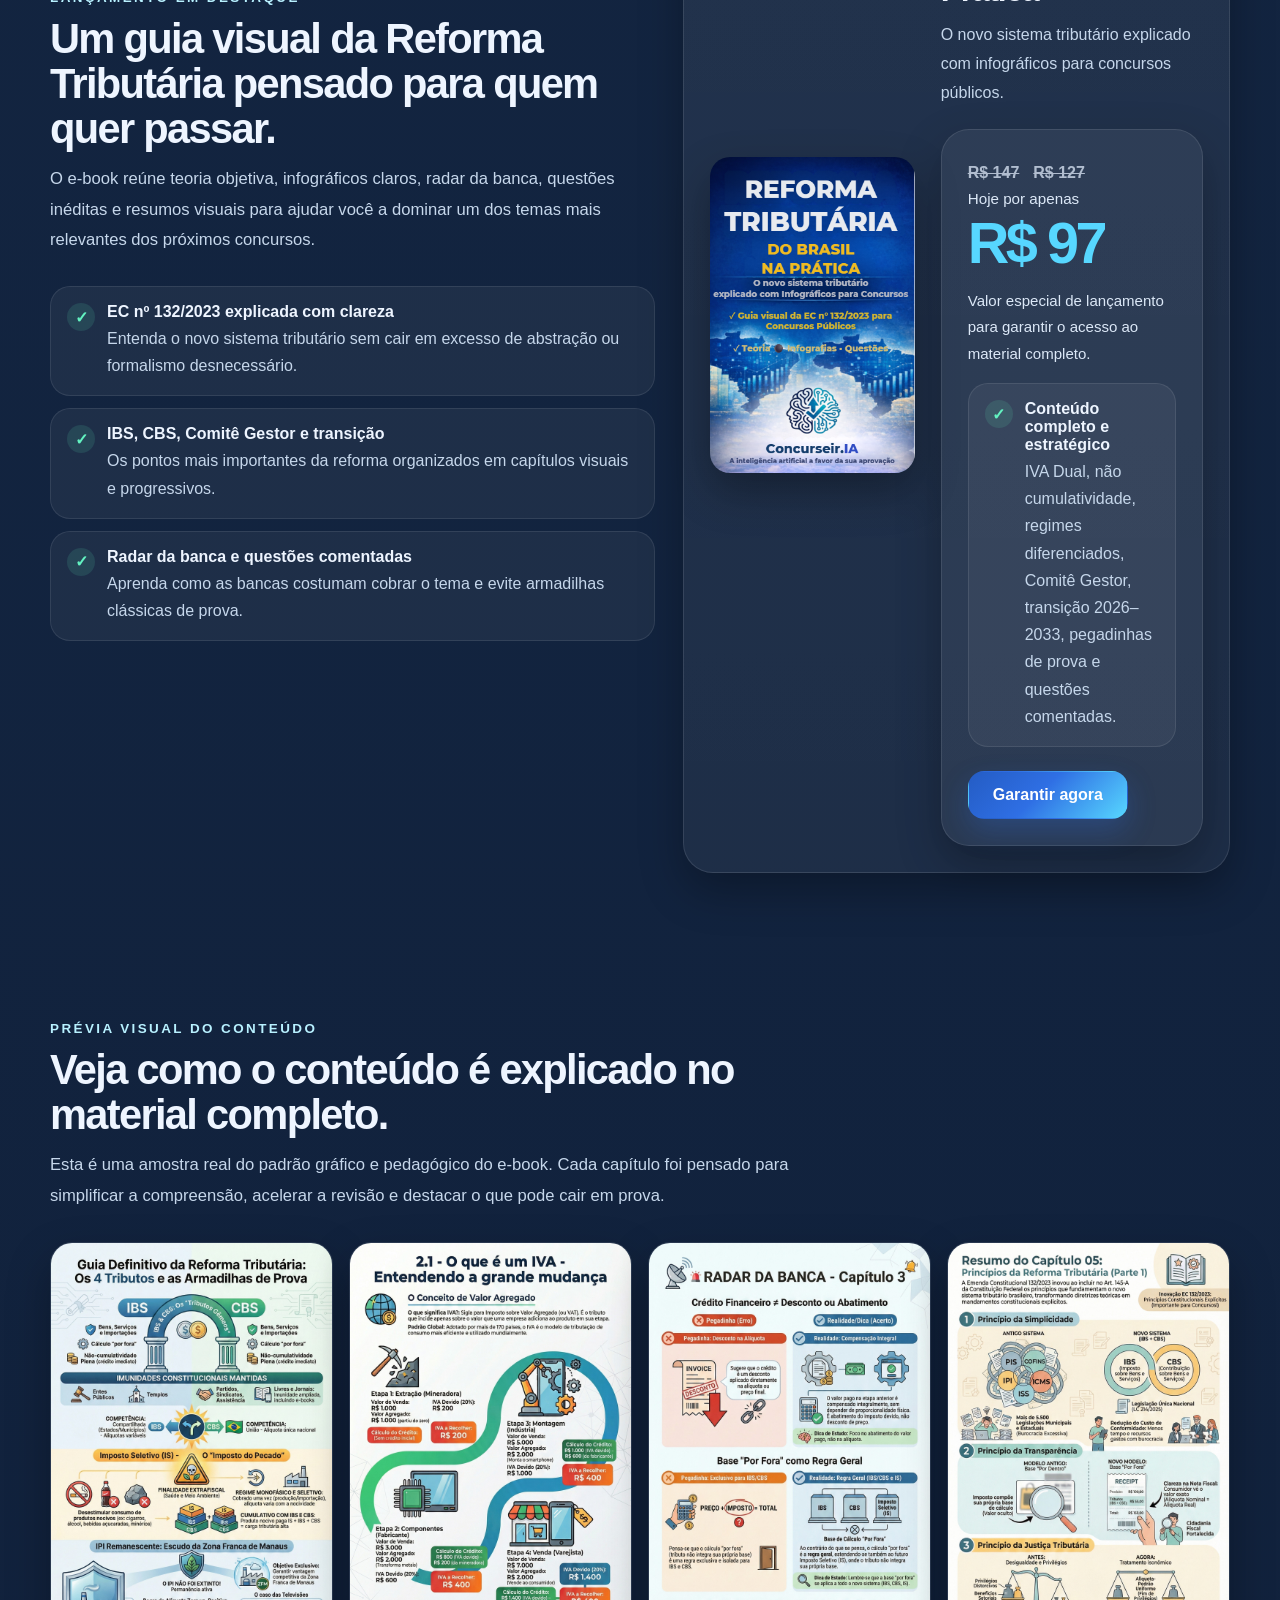
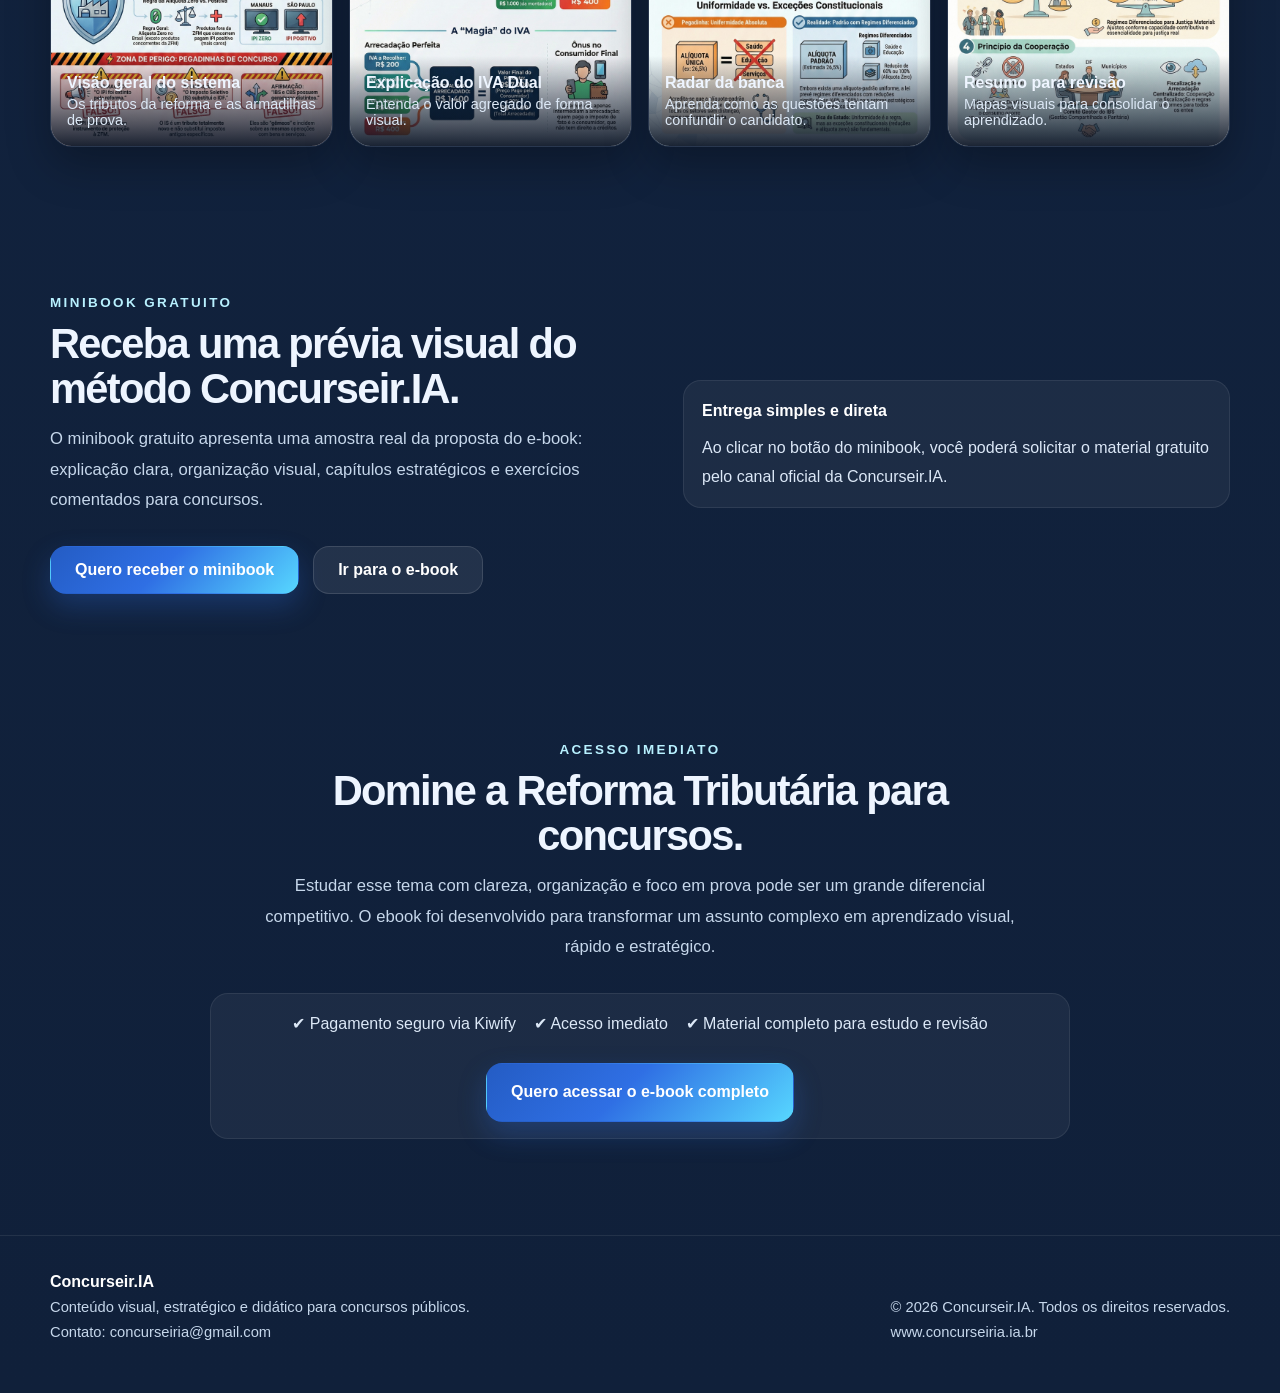
==== commit 0ffec6d4: "Add files via upload" ====
--- a/index.html
+++ b/index.html
@@ -1,1133 +1,1144 @@
-<!DOCTYPE html>-<html lang="pt-BR">-<head>-  <meta charset="UTF-8" />-  <meta name="viewport" content="width=device-width, initial-scale=1.0" />-  <title>Concurseir.IA | Reforma Tributária do Brasil na Prática</title>-  <meta-    name="description"-    content="Reforma Tributária do Brasil na Prática: o novo sistema tributário explicado com infográficos para concursos públicos."-  />-  <!-- Google Analytics -->-  <script async src="https://www.googletagmanager.com/gtag/js?id=G-RBFC9N7M1E"></script>-<script>-    window.dataLayer = window.dataLayer || [];-    function gtag(){dataLayer.push(arguments);}-    gtag('js', new Date());-    gtag('config', 'G-RBFC9N7M1E');-<style>-    :root{-      --bg:#10203a;-      --bg-2:#132846;-      --bg-3:#173156;-      --panel:rgba(255,255,255,.08);-      --panel-2:rgba(255,255,255,.05);-      --line:rgba(255,255,255,.12);-      --text:#eef5ff;-      --muted:#c6d7eb;-      --blue:#2f6fe4;-      --cyan:#57d7ff;-      --cyan-soft:#b8f1ff;-      --gold:#ffd166;-      --success:#63f3c1;-      --shadow:0 18px 44px rgba(0,0,0,.28);-      --radius:26px;-      --accent:linear-gradient(135deg,#245cc4 0%, #2f6fe4 45%, #57d7ff 100%);-      --max:1180px;-    }--    *{box-sizing:border-box}-    html{scroll-behavior:smooth}-    body{-      margin:0;-      font-family:Inter,Arial,Helvetica,sans-serif;-      color:var(--text);-      background:-        radial-gradient(circle at top left, rgba(87,215,255,.12), transparent 28%),-        radial-gradient(circle at top right, rgba(47,111,228,.18), transparent 24%),-        linear-gradient(180deg,#10203a 0%, #132541 42%, #10203a 100%);-    }--    a{color:inherit;text-decoration:none}-    img{display:block;max-width:100%}--    .container{-      width:min(var(--max), calc(100% - 40px));-      margin:0 auto;-    }--    .topbar{-      position:sticky;-      top:0;-      z-index:50;-      background:rgba(13,27,48,.75);-      backdrop-filter:blur(14px);-      border-bottom:1px solid rgba(255,255,255,.08);-    }--    .nav{-      display:flex;-      align-items:center;-      justify-content:space-between;-      gap:18px;-      padding:12px 0;-    }--    .brand{-      display:flex;-      align-items:center;-      gap:14px;-      min-width:0;-    }--    .brand img{-      width:96px;-      height:auto;-      object-fit:contain;-      filter:drop-shadow(0 8px 20px rgba(0,0,0,.22));-    }--    .brand-text strong{-      display:block;-      font-size:1.05rem;-      letter-spacing:-.02em;-    }--    .brand-text span{-      display:block;-      color:var(--muted);-      font-size:.9rem;-      margin-top:3px;-    }--    .menu{-      display:flex;-      align-items:center;-      gap:20px;-      flex-wrap:wrap;-    }--    .menu a{-      color:var(--muted);-      font-size:.95rem;-      transition:.2s ease;-    }--    .menu a:hover{color:#fff}--    .btn{-      display:inline-flex;-      align-items:center;-      justify-content:center;-      gap:10px;-      padding:14px 24px;-      border-radius:16px;-      border:1px solid transparent;-      font-weight:800;-      cursor:pointer;-      transition:.2s ease;-    }--    .btn:hover{transform:translateY(-1px)}-    .btn-primary{-      background:var(--accent);-      color:#fff;-      box-shadow:0 12px 28px rgba(47,111,228,.28);-    }-    .btn-secondary{-      background:rgba(255,255,255,.08);-      border-color:rgba(255,255,255,.12);-      color:#fff;-    }--    .hero{-      position:relative;-      min-height:92vh;-      overflow:hidden;-      display:flex;-      align-items:center;-    }--    .hero-slides{-      position:absolute;-      inset:0;-    }--    .hero-slide{-      position:absolute;-      inset:0;-      opacity:0;-      transform:scale(1.04);-      transition:opacity .9s ease, transform 7s ease;-      background-size:cover;-      background-position:center;-      pointer-events:none;-    }--    .hero-slide.active{-      opacity:1;-      transform:scale(1.1);-    }--    .hero-slide::before{-      content:"";-      position:absolute;-      inset:0;-      background:-        linear-gradient(90deg, rgba(8,18,35,.9) 0%, rgba(8,18,35,.6) 35%, rgba(8,18,35,.38) 58%, rgba(8,18,35,.78) 100%),-        linear-gradient(180deg, rgba(8,18,35,.18), rgba(8,18,35,.26));-    }--    .hero-content{-      position:relative;-      z-index:2;-      width:100%;-    }--    .hero-grid{-      display:grid;-      grid-template-columns:1fr .5fr;-      gap:28px;-      align-items:end;-      padding:70px 0 54px;-    }--    .eyebrow{-      display:inline-flex;-      align-items:center;-      gap:10px;-      background:rgba(87,215,255,.12);-      color:var(--cyan-soft);-      border:1px solid rgba(87,215,255,.18);-      border-radius:999px;-      padding:10px 16px;-      font-size:.92rem;-      font-weight:700;-    }--    .hero-copy h1{-      font-size:4.2rem;-      line-height:1.01;-      letter-spacing:-.05em;-      margin:18px 0 14px;-      max-width:760px;-    }--    .lead{-      font-size:1.14rem;-      color:#dce8f7;-      line-height:1.85;-      max-width:680px;-      margin:0;-    }--    .hero-actions{-      display:flex;-      gap:14px;-      flex-wrap:wrap;-      margin-top:28px;-    }--    .hero-meta{-      display:grid;-      grid-template-columns:repeat(3,1fr);-      gap:14px;-      margin-top:28px;-      max-width:770px;-    }--    .meta-box{-      background:rgba(255,255,255,.08);-      border:1px solid rgba(255,255,255,.11);-      border-radius:20px;-      padding:16px 18px;-      box-shadow:var(--shadow);-    }--    .meta-box strong{-      display:block;-      margin-bottom:5px;-      font-size:1rem;-    }--    .meta-box span{-      display:block;-      color:#dce8f7;-      font-size:.92rem;-      line-height:1.6;-    }--    .hero-offer{-      width:100%;-      max-width:390px;-      justify-self:end;-      background:rgba(10,22,40,.74);-      border:1px solid rgba(255,255,255,.12);-      border-radius:28px;-      padding:26px;-      box-shadow:var(--shadow);-      backdrop-filter:blur(16px);-    }--    .offer-kicker{-      display:inline-block;-      padding:8px 14px;-      border-radius:999px;-      background:rgba(255,209,102,.13);-      color:#ffeab4;-      border:1px solid rgba(255,209,102,.18);-      font-size:.84rem;-      font-weight:800;-    }--    .hero-offer h3{-      font-size:1.5rem;-      margin:14px 0 10px;-      letter-spacing:-.02em;-    }--    .strike-row{-      display:flex;-      gap:14px;-      flex-wrap:wrap;-      margin:8px 0 8px;-    }--    .strike{-      text-decoration:line-through;-      color:#d2deee;-      opacity:.8;-      font-weight:700;-    }--    .price-label{-      color:#dce8f7;-      font-size:.95rem;-      margin-top:4px;-    }--    .price-now{-      font-size:3.6rem;-      line-height:1;-      color:var(--cyan);-      font-weight:900;-      letter-spacing:-.06em;-      margin:8px 0 12px;-    }--    .offer-note{-      color:#dce8f7;-      font-size:.94rem;-      line-height:1.75;-    }--    .hero-dots{-      display:flex;-      gap:10px;-      margin-top:22px;-    }--    .hero-dot{-      width:11px;-      height:11px;-      border-radius:50%;-      border:0;-      background:rgba(255,255,255,.32);-      cursor:pointer;-      padding:0;-    }--    .hero-dot.active{-      background:var(--cyan);-      box-shadow:0 0 0 6px rgba(87,215,255,.15);-    }--    .section{-      padding:74px 0;-    }--    .section-title{-      max-width:780px;-      margin-bottom:30px;-    }--    .kicker{-      color:var(--cyan-soft);-      font-size:.84rem;-      letter-spacing:.18em;-      text-transform:uppercase;-      font-weight:800;-    }--    .section-title h2{-      font-size:2.6rem;-      line-height:1.08;-      letter-spacing:-.04em;-      margin:12px 0 12px;-    }--    .section-title p{-      color:var(--muted);-      line-height:1.85;-      margin:0;-      font-size:1.04rem;-    }--    .cards-4{-      display:grid;-      grid-template-columns:repeat(4,1fr);-      gap:18px;-    }--    .cards-3{-      display:grid;-      grid-template-columns:repeat(3,1fr);-      gap:18px;-    }--    .card{-      background:linear-gradient(180deg, rgba(255,255,255,.07), rgba(255,255,255,.045));-      border:1px solid rgba(255,255,255,.1);-      border-radius:24px;-      padding:22px;-      box-shadow:var(--shadow);-    }--    .icon{-      width:48px;-      height:48px;-      display:grid;-      place-items:center;-      border-radius:16px;-      background:rgba(87,215,255,.12);-      color:var(--cyan-soft);-      font-size:1.2rem;-    }--    .card h3{-      margin:14px 0 10px;-      font-size:1.08rem;-      letter-spacing:-.02em;-    }--    .card p{-      margin:0;-      color:var(--muted);-      line-height:1.8;-    }--    .split{-      display:grid;-      grid-template-columns:1.05fr .95fr;-      gap:28px;-      align-items:center;-    }--    .feature-list{-      display:grid;-      gap:12px;-      margin-top:18px;-    }--    .feature{-      display:flex;-      align-items:flex-start;-      gap:12px;-      background:rgba(255,255,255,.05);-      border:1px solid rgba(255,255,255,.09);-      border-radius:20px;-      padding:16px;-    }--    .tick{-      width:28px;-      height:28px;-      flex:0 0 28px;-      display:grid;-      place-items:center;-      border-radius:50%;-      background:rgba(99,243,193,.12);-      color:var(--success);-      font-weight:900;-    }--    .feature b{-      display:block;-      margin-bottom:4px;-    }--    .feature p{-      margin:0;-      color:var(--muted);-      line-height:1.7;-    }--    .book-card{-      display:grid;-      grid-template-columns:.78fr 1fr;-      gap:26px;-      align-items:center;-      background:linear-gradient(180deg, rgba(255,255,255,.07), rgba(255,255,255,.05));-      border:1px solid rgba(255,255,255,.1);-      border-radius:30px;-      padding:26px;-      box-shadow:var(--shadow);-    }--    .book-cover{-      border-radius:20px;-      overflow:hidden;-      box-shadow:0 18px 44px rgba(0,0,0,.32);-    }--    .badge-row{-      display:flex;-      gap:10px;-      flex-wrap:wrap;-      margin:16px 0;-    }--    .badge{-      display:inline-flex;-      align-items:center;-      gap:8px;-      padding:9px 13px;-      border-radius:999px;-      background:rgba(255,255,255,.08);-      border:1px solid rgba(255,255,255,.12);-      color:#e5f0fc;-      font-size:.9rem;-      font-weight:700;-    }--    .offer-panel{-      margin-top:22px;-      background:rgba(255,255,255,.06);-      border:1px solid rgba(255,255,255,.1);-      border-radius:28px;-      padding:26px;-      box-shadow:var(--shadow);-    }--    .offer-big{-      font-size:3.6rem;-      line-height:1;-      font-weight:900;-      color:var(--cyan);-      letter-spacing:-.06em;-      margin:8px 0 12px;-    }--    .preview-grid{-      display:grid;-      grid-template-columns:repeat(4,1fr);-      gap:16px;-    }--    .preview{-      position:relative;-      min-height:220px;-      overflow:hidden;-      border-radius:22px;-      border:1px solid rgba(255,255,255,.1);-      box-shadow:var(--shadow);-    }--    .preview img{-      width:100%;-      height:100%;-      object-fit:cover;-    }--    .preview .overlay{-      position:absolute;-      inset:auto 0 0 0;-      padding:18px 16px;-      background:linear-gradient(180deg,transparent,rgba(8,18,35,.92));-    }--    .preview strong{-      display:block;-      font-size:1rem;-    }--    .preview span{-      display:block;-      color:#dce8f6;-      font-size:.9rem;-      margin-top:4px;-    }--    .notice{-      background:rgba(255,255,255,.05);-      border:1px solid rgba(255,255,255,.08);-      border-radius:18px;-      padding:16px 18px;-      color:#dce8f7;-      line-height:1.8;-    }--    .center{text-align:center}-    .cta-inline{-      display:flex;-      gap:14px;-      flex-wrap:wrap;-      margin-top:24px;-    }--    .footer{-      padding:32px 0 48px;-      border-top:1px solid rgba(255,255,255,.08);-      margin-top:22px;-    }--    .footer-grid{-      display:grid;-      grid-template-columns:1fr auto;-      gap:20px;-      align-items:end;-    }--    .footer p{-      margin:0;-      color:var(--muted);-      line-height:1.7;-    }--    .small{font-size:.92rem}--    img{-      -webkit-user-drag:none;-      user-select:none;-      -webkit-touch-callout:none;-      pointer-events:none;-    }--    .reveal{-      opacity:0;-      transform:translateY(42px);-      transition:opacity .8s ease, transform .8s ease;-      will-change:opacity, transform;-    }--    .reveal.is-visible{-      opacity:1;-      transform:translateY(0);-    }--    @media (max-width:1024px){-      .hero-grid,.split,.book-card,.footer-grid{-        grid-template-columns:1fr;-      }--      .cards-4,.cards-3,.preview-grid{-        grid-template-columns:repeat(2,1fr);-      }--      .hero-copy h1{font-size:3.3rem}-      .hero-meta{grid-template-columns:1fr}-      .hero-offer{-        justify-self:start;-        max-width:100%;-      }-    }--    @media (max-width:720px){-      .container{-        width:min(var(--max), calc(100% - 28px));-      }--      .menu{display:none}-      .brand img{width:88px}-      .brand-text span{display:none}-      .hero{min-height:94vh}-      .hero-grid{padding:56px 0 44px}-      .hero-copy h1{font-size:2.45rem}-      .lead{font-size:1rem}-      .cards-4,.cards-3,.preview-grid{grid-template-columns:1fr}-      .section{padding:56px 0}-      .section-title h2{font-size:2rem}-      .price-now,.offer-big{font-size:3rem}-      .book-card{padding:20px}-    }-</head>-<body>-<header class="topbar">-    <div class="container nav">-      <a class="brand" href="#topo">-        <img src="logo.png" alt="Concurseir.IA">-        <div class="brand-text">-          <strong>Concurseir.IA</strong>-          <span>A inteligência artificial a favor da sua aprovação</span>-        </div>-      </a>-      <nav class="menu">-        <a href="#topo">Início</a>-        <a href="#ebook">E-book</a>-        <a href="#previa">Prévia</a>-        <a href="#minibook">Minibook</a>-        <a href="#contato">Contato</a>-      </nav>-    </div>-</header>-<main id="topo">-    <section class="hero">-      <div class="hero-slides">-        <div class="hero-slide active" style="background-image:url('slide1.jpg')"></div>-        <div class="hero-slide" style="background-image:url('slide2.jpg')"></div>-        <div class="hero-slide" style="background-image:url('slide3.jpg')"></div>-        <div class="hero-slide" style="background-image:url('slide4.jpg')"></div>-      </div>-      <div class="hero-content">-        <div class="container hero-grid">-          <div class="hero-copy reveal is-visible">-            <div class="eyebrow">📘 Lançamento premium da Concurseir.IA</div>-            <h1>Reforma Tributária do Brasil na Prática</h1>-            <p class="lead">-              O novo sistema tributário explicado com infográficos para concursos públicos.-              Um material visual, estratégico e direto ao ponto para transformar a complexidade-              da EC nº 132/2023 em estudo mais claro, rápido e eficiente.-            </p>--            <div class="hero-actions">-              <a class="btn btn-primary track-buy" href="https://pay.kiwify.com.br/3M7IeMJ" target="_blank" rel="noreferrer">Garantir agora</a>-              <a class="btn btn-secondary" href="#minibook">Ver o minibook gratuito</a>-            </div>--            <div class="hero-meta">-              <div class="meta-box">-                <strong>Infográficos estratégicos</strong>-                <span>Conceitos complexos explicados com organização visual e linguagem objetiva.</span>-              </div>-              <div class="meta-box">-                <strong>Radar da banca</strong>-                <span>Pegadinhas, padrões de cobrança e foco no que realmente aparece em prova.</span>-              </div>-              <div class="meta-box">-                <strong>Revisão inteligente</strong>-                <span>Resumos visuais, questões inéditas e estudo pensado para concursos públicos.</span>-              </div>-            </div>--            <div class="hero-dots">-              <button class="hero-dot active" aria-label="Slide 1"></button>-              <button class="hero-dot" aria-label="Slide 2"></button>-              <button class="hero-dot" aria-label="Slide 3"></button>-              <button class="hero-dot" aria-label="Slide 4"></button>-            </div>-          </div>--          <aside class="hero-offer reveal is-visible">-            <span class="offer-kicker">Oferta de lançamento</span>-            <h3>Condição especial para os primeiros leitores</h3>--            <div class="strike-row">-              <span class="strike">R$ 147</span>-              <span class="strike">R$ 127</span>-            </div>--            <div class="price-label">Hoje por apenas</div>-            <div class="price-now">R$ 97</div>-            <p class="offer-note">-              Acesso imediato ao material completo, com pagamento seguro via Kiwify.-            </p>--            <div class="cta-inline">-              <a class="btn btn-primary track-buy" href="https://pay.kiwify.com.br/3M7IeMJ" target="_blank" rel="noreferrer">Garantir agora</a>-            </div>-          </aside>-        </div>-      </div>-    </section>--    <section class="section">-      <div class="container">-        <div class="section-title reveal">-          <div class="kicker">Por que a Concurseir.IA é diferente</div>-          <h2>Mais do que conteúdo: um método de aprendizagem visual para concursos.</h2>-          <p>-            A Concurseir.IA foi criada para transformar temas densos em materiais claros,-            estratégicos e visualmente organizados. O objetivo é simples: reduzir esforço-            desnecessário e aumentar compreensão, retenção e desempenho em prova.-          </p>-        </div>--        <div class="cards-4">-          <div class="card reveal">-            <div class="icon">🧠</div>-            <h3>IA com revisão humana</h3>-            <p>Inteligência artificial, revisão e supervisão humana trabalhando juntas para gerar materiais confiáveis, úteis e didáticos.</p>-          </div>--          <div class="card reveal">-            <div class="icon">🎯</div>-            <h3>Foco absoluto em concursos</h3>-            <p>O conteúdo é construído pensando em banca, pegadinhas, cobrança real e tempo de estudo do concurseiro.</p>-          </div>--          <div class="card reveal">-            <div class="icon">📊</div>-            <h3>Infográficos que ensinam</h3>-            <p>Os infográficos não são apenas bonitos: eles explicam, conectam ideias e ajudam o aluno a fixar o que importa.</p>-          </div>--          <div class="card reveal">-            <div class="icon">⚡</div>-            <h3>Estudo mais rápido</h3>-            <p>Uma estrutura pensada para leitura em tela, revisão prática e absorção rápida de temas complexos.</p>-          </div>-        </div>-      </div>-    </section>--    <section class="section">-      <div class="container">-        <div class="section-title reveal">-          <div class="kicker">Tema de alta relevância</div>-          <h2>A Reforma Tributária será cobrada por anos em concursos públicos.</h2>-          <p>-            A EC nº 132/2023 alterou profundamente o sistema tributário brasileiro. Para o concurseiro,-            isso significa um tema novo, denso e com alto potencial de cobrança em concursos fiscais,-            jurídicos, tribunais de contas e carreiras de controle.-          </p>-        </div>--        <div class="cards-3">-          <div class="card reveal">-            <div class="icon">📚</div>-            <h3>Conteúdo novo e complexo</h3>-            <p>O candidato precisa entender conceitos inéditos, novas competências tributárias e um regime de transição extenso.</p>-          </div>--          <div class="card reveal">-            <div class="icon">🧩</div>-            <h3>Dificuldade de organização</h3>-            <p>Sem um material visual e bem estruturado, o estudo da reforma tende a ficar fragmentado e confuso.</p>-          </div>--          <div class="card reveal">-            <div class="icon">⏱️</div>-            <h3>Necessidade de revisão rápida</h3>-            <p>Quem estuda para concurso precisa revisar com velocidade, clareza e foco no que realmente pode cair em prova.</p>-          </div>-        </div>-      </div>-    </section>--    <section class="section">-      <div class="container">-        <div class="section-title reveal">-          <div class="kicker">Para quem este material é ideal</div>-          <h2>Um guia pensado para candidatos que precisam transformar complexidade em vantagem competitiva.</h2>-          <p>-            O conteúdo foi estruturado para atender especialmente quem está se preparando para áreas em que-            a Reforma Tributária pode ser cobrada com profundidade crescente.-          </p>-        </div>--        <div class="cards-4">-          <div class="card reveal">-            <div class="icon">🏛️</div>-            <h3>SEFAZ e fiscos</h3>-            <p>Ideal para quem busca domínio técnico do novo modelo tributário com foco em cobrança objetiva e prática.</p>-          </div>--          <div class="card reveal">-            <div class="icon">💼</div>-            <h3>Receita Federal e controle</h3>-            <p>Útil para carreiras ligadas à arrecadação, fiscalização, auditoria e análise normativa.</p>-          </div>--          <div class="card reveal">-            <div class="icon">⚖️</div>-            <h3>Carreiras jurídicas</h3>-            <p>Uma base visual clara para compreender a estrutura constitucional e os impactos da reforma.</p>-          </div>--          <div class="card reveal">-            <div class="icon">📑</div>-            <h3>Tribunais de Contas e legislativos</h3>-            <p>Material relevante para concursos que exigem interpretação da nova arquitetura tributária brasileira.</p>-          </div>-        </div>-      </div>-    </section>--    <section class="section" id="ebook">-      <div class="container split">-        <div class="reveal">-          <div class="section-title">-            <div class="kicker">Lançamento em destaque</div>-            <h2>Um guia visual da Reforma Tributária pensado para quem quer passar.</h2>-            <p>-              O e-book reúne teoria objetiva, infográficos claros, radar da banca,-              questões inéditas e resumos visuais para ajudar você a dominar um dos temas-              mais relevantes dos próximos concursos.-            </p>-          </div>--          <div class="feature-list">-            <div class="feature">-              <div class="tick">✓</div>-              <div>-                <b>EC nº 132/2023 explicada com clareza</b>-                <p>Entenda o novo sistema tributário sem cair em excesso de abstração ou formalismo desnecessário.</p>-              </div>-            </div>--            <div class="feature">-              <div class="tick">✓</div>-              <div>-                <b>IBS, CBS, Comitê Gestor e transição</b>-                <p>Os pontos mais importantes da reforma organizados em capítulos visuais e progressivos.</p>-              </div>-            </div>--            <div class="feature">-              <div class="tick">✓</div>-              <div>-                <b>Radar da banca e questões comentadas</b>-                <p>Aprenda como as bancas costumam cobrar o tema e evite armadilhas clássicas de prova.</p>-              </div>-            </div>-          </div>-        </div>--        <div class="book-card reveal">-          <div class="book-cover">-            <img src="cover.png" alt="Capa do e-book Reforma Tributária do Brasil na Prática">-          </div>--          <div>-            <div class="badge-row">-              <span class="badge">✓ EC nº 132/2023</span>-              <span class="badge">✓ Infográficos</span>-              <span class="badge">✓ Questões</span>-            </div>--            <h3 style="font-size:2rem;letter-spacing:-.04em;margin:6px 0 12px">-              Reforma Tributária do Brasil na Prática-            </h3>--            <p style="color:var(--muted);line-height:1.8;margin:0">-              O novo sistema tributário explicado com infográficos para concursos públicos.-            </p>--            <div class="offer-panel">-              <div class="strike-row">-                <span class="strike">R$ 147</span>-                <span class="strike">R$ 127</span>-              </div>--              <div class="price-label">Hoje por apenas</div>-              <div class="offer-big">R$ 97</div>--              <p class="offer-note">-                Valor especial de lançamento para garantir o acesso ao material completo.-              </p>--              <div class="feature-list" style="margin-top:16px">-                <div class="feature">-                  <div class="tick">✓</div>-                  <div>-                    <b>Conteúdo completo e estratégico</b>-                    <p>IVA Dual, não cumulatividade, regimes diferenciados, Comitê Gestor, transição 2026–2033, pegadinhas de prova e questões comentadas.</p>-                  </div>-                </div>-              </div>--              <div class="cta-inline">-                <a class="btn btn-primary track-buy" href="https://pay.kiwify.com.br/3M7IeMJ" target="_blank" rel="noreferrer">Garantir agora</a>-              </div>-            </div>-          </div>-        </div>-      </div>-    </section>--    <section class="section" id="previa">-      <div class="container">-        <div class="section-title reveal">-          <div class="kicker">Prévia visual do conteúdo</div>-          <h2>Veja como o conteúdo é explicado no material completo.</h2>-          <p>-            Esta é uma amostra real do padrão gráfico e pedagógico do e-book. Cada capítulo foi pensado-            para simplificar a compreensão, acelerar a revisão e destacar o que pode cair em prova.-          </p>-        </div>--        <div class="preview-grid">-          <div class="preview reveal">-            <img src="slide1.jpg" alt="">-            <div class="overlay">-              <strong>Visão geral do sistema</strong>-              <span>Os tributos da reforma e as armadilhas de prova.</span>-            </div>-          </div>--          <div class="preview reveal">-            <img src="slide2.jpg" alt="">-            <div class="overlay">-              <strong>Explicação do IVA Dual</strong>-              <span>Entenda o valor agregado de forma visual.</span>-            </div>-          </div>--          <div class="preview reveal">-            <img src="slide3.jpg" alt="">-            <div class="overlay">-              <strong>Radar da banca</strong>-              <span>Aprenda como as questões tentam confundir o candidato.</span>-            </div>-          </div>--          <div class="preview reveal">-            <img src="slide4.jpg" alt="">-            <div class="overlay">-              <strong>Resumo para revisão</strong>-              <span>Mapas visuais para consolidar o aprendizado.</span>-            </div>-          </div>-        </div>-      </div>-    </section>--    <section class="section" id="minibook">-      <div class="container split">-        <div class="reveal">-          <div class="section-title">-            <div class="kicker">Minibook gratuito</div>-            <h2>Receba uma prévia visual do método Concurseir.IA.</h2>-            <p>-              O minibook gratuito apresenta uma amostra real da proposta do e-book:-              explicação clara, organização visual, capítulos estratégicos e exercícios-              comentados para concursos.-            </p>-          </div>--          <div class="cta-inline">-            <a class="btn btn-primary track-lead" href="mailto:concurseiria@gmail.com?subject=Quero%20receber%20o%20minibook%20gratuito">Quero receber o minibook</a>-            <a class="btn btn-secondary track-buy" href="https://pay.kiwify.com.br/3M7IeMJ" target="_blank" rel="noreferrer">Ir para o e-book</a>-          </div>-        </div>--        <div class="notice reveal">-          <strong style="display:block;margin-bottom:8px;color:#fff">Entrega simples e direta</strong>-          Ao clicar no botão do minibook, você poderá solicitar o material gratuito pelo canal oficial da Concurseir.IA.-        </div>-      </div>-    </section>--    <section class="section">-      <div class="container">-        <div class="section-title reveal center" style="margin:0 auto 30px">-          <div class="kicker">Acesso imediato</div>-          <h2>Domine a Reforma Tributária para concursos.</h2>-          <p>-            Estudar esse tema com clareza, organização e foco em prova pode ser um grande diferencial-            competitivo. O ebook foi desenvolvido para transformar um assunto complexo em aprendizado visual,-            rápido e estratégico.-          </p>-        </div>--        <div class="notice reveal center" style="max-width:860px;margin:0 auto">-          <p style="margin:0 0 18px">-            ✔ Pagamento seguro via Kiwify &nbsp;&nbsp; ✔ Acesso imediato &nbsp;&nbsp; ✔ Material completo para estudo e revisão-          </p>-          <div class="cta-inline" style="justify-content:center">-            <a class="btn btn-primary track-buy" href="https://pay.kiwify.com.br/3M7IeMJ" target="_blank" rel="noreferrer">Quero acessar o e-book completo</a>-          </div>-        </div>-      </div>-    </section>-</main>-<footer class="footer" id="contato">-    <div class="container footer-grid">-      <div>-        <p><strong style="color:#fff">Concurseir.IA</strong></p>-        <p class="small">Conteúdo visual, estratégico e didático para concursos públicos.</p>-        <p class="small">Contato: concurseiria@gmail.com</p>-      </div>-      <div>-        <p class="small">© 2026 Concurseir.IA. Todos os direitos reservados.</p>-        <p class="small">www.concurseiria.ia.br</p>-      </div>-    </div>-  </footer>-<script>-    const slides = document.querySelectorAll(".hero-slide");-    const dots = document.querySelectorAll(".hero-dot");-    let current = 0;--    function showSlide(index){-      slides.forEach((slide,i)=>slide.classList.toggle("active", i === index));-      dots.forEach((dot,i)=>dot.classList.toggle("active", i === index));-      current = index;-    }--    dots.forEach((dot,index)=>{-      dot.addEventListener("click", ()=>showSlide(index));-    });--    setInterval(()=>{-      showSlide((current + 1) % slides.length);-    }, 5200);--    const revealItems = document.querySelectorAll(".reveal");--    const observer = new IntersectionObserver((entries) => {-      entries.forEach((entry) => {-        if (entry.isIntersecting) {-          entry.target.classList.add("is-visible");-        } else {-          entry.target.classList.remove("is-visible");-        }-      });-    }, {-      threshold: 0.12,-      rootMargin: "0px 0px -8% 0px"-    });--    revealItems.forEach((item) => observer.observe(item));--    document.addEventListener("contextmenu", function(e) {-      e.preventDefault();-    });--    document.addEventListener("dragstart", function(e) {-      e.preventDefault();-    });--    document.addEventListener("selectstart", function(e) {-      e.preventDefault();-    });--    document.addEventListener("copy", function(e) {-      e.preventDefault();-    });--    function trackEvent(name, params = {}) {-      if (typeof gtag === "function") {-        gtag("event", name, params);-      }-    }--    document.querySelectorAll(".track-buy").forEach((btn) => {-      btn.addEventListener("click", function () {-        trackEvent("click_compra", {-          event_category: "ebook",-          event_label: this.textContent.trim()-        });-      });-    });--    document.querySelectorAll(".track-lead").forEach((btn) => {-      btn.addEventListener("click", function () {-        trackEvent("click_minibook", {-          event_category: "lead",-          event_label: this.textContent.trim()-        });-      });-    });-</body>+<!DOCTYPE html>
+<html lang="pt-BR">
+<head>
+  <meta charset="UTF-8" />
+  <meta name="viewport" content="width=device-width, initial-scale=1.0" />
+  <title>Concurseir.IA | Reforma Tributária do Brasil na Prática</title>
+  <meta
+    name="description"
+    content="Reforma Tributária do Brasil na Prática: o novo sistema tributário explicado com infográficos para concursos públicos."
+  />
+
+  <!-- Google Analytics -->
+  <script async src="https://www.googletagmanager.com/gtag/js?id=G-RBFC9N7M1E"></script>
+  <script>
+    window.dataLayer = window.dataLayer || [];
+    function gtag(){dataLayer.push(arguments);}
+    gtag('js', new Date());
+    gtag('config', 'G-RBFC9N7M1E');
+  </script>
+
+  <style>
+    :root{
+      --bg:#10203a;
+      --bg-2:#132846;
+      --bg-3:#173156;
+      --panel:rgba(255,255,255,.08);
+      --panel-2:rgba(255,255,255,.05);
+      --line:rgba(255,255,255,.12);
+      --text:#eef5ff;
+      --muted:#c6d7eb;
+      --blue:#2f6fe4;
+      --cyan:#57d7ff;
+      --cyan-soft:#b8f1ff;
+      --gold:#ffd166;
+      --success:#63f3c1;
+      --shadow:0 18px 44px rgba(0,0,0,.28);
+      --radius:26px;
+      --accent:linear-gradient(135deg,#245cc4 0%, #2f6fe4 45%, #57d7ff 100%);
+      --max:1180px;
+    }
+
+    *{box-sizing:border-box}
+    html{scroll-behavior:smooth}
+    body{
+      margin:0;
+      font-family:Inter,Arial,Helvetica,sans-serif;
+      color:var(--text);
+      background:
+        radial-gradient(circle at top left, rgba(87,215,255,.12), transparent 28%),
+        radial-gradient(circle at top right, rgba(47,111,228,.18), transparent 24%),
+        linear-gradient(180deg,#10203a 0%, #132541 42%, #10203a 100%);
+    }
+
+    a{color:inherit;text-decoration:none}
+    img{display:block;max-width:100%}
+
+    .container{
+      width:min(var(--max), calc(100% - 40px));
+      margin:0 auto;
+    }
+
+    .topbar{
+      position:sticky;
+      top:0;
+      z-index:50;
+      background:rgba(13,27,48,.75);
+      backdrop-filter:blur(14px);
+      border-bottom:1px solid rgba(255,255,255,.08);
+    }
+
+    .nav{
+      display:flex;
+      align-items:center;
+      justify-content:space-between;
+      gap:18px;
+      padding:12px 0;
+    }
+
+    .brand{
+      display:flex;
+      align-items:center;
+      gap:14px;
+      min-width:0;
+    }
+
+    .brand img{
+      width:96px;
+      height:auto;
+      object-fit:contain;
+      filter:drop-shadow(0 8px 20px rgba(0,0,0,.22));
+    }
+
+    .brand-text strong{
+      display:block;
+      font-size:1.05rem;
+      letter-spacing:-.02em;
+    }
+
+    .brand-text span{
+      display:block;
+      color:var(--muted);
+      font-size:.9rem;
+      margin-top:3px;
+    }
+
+    .menu{
+      display:flex;
+      align-items:center;
+      gap:20px;
+      flex-wrap:wrap;
+    }
+
+    .menu a{
+      color:var(--muted);
+      font-size:.95rem;
+      transition:.2s ease;
+    }
+
+    .menu a:hover{color:#fff}
+
+    .btn{
+      display:inline-flex;
+      align-items:center;
+      justify-content:center;
+      gap:10px;
+      padding:14px 24px;
+      border-radius:16px;
+      border:1px solid transparent;
+      font-weight:800;
+      cursor:pointer;
+      transition:.2s ease;
+    }
+
+    .btn:hover{transform:translateY(-1px)}
+    .btn-primary{
+      background:var(--accent);
+      color:#fff;
+      box-shadow:0 12px 28px rgba(47,111,228,.28);
+    }
+    .btn-secondary{
+      background:rgba(255,255,255,.08);
+      border-color:rgba(255,255,255,.12);
+      color:#fff;
+    }
+
+    .hero{
+      position:relative;
+      min-height:92vh;
+      overflow:hidden;
+      display:flex;
+      align-items:center;
+    }
+
+    .hero-slides{
+      position:absolute;
+      inset:0;
+    }
+
+    .hero-slide{
+      position:absolute;
+      inset:0;
+      opacity:0;
+      transform:scale(1.04);
+      transition:opacity .9s ease, transform 7s ease;
+      background-size:cover;
+      background-position:center;
+      pointer-events:none;
+    }
+
+    .hero-slide.active{
+      opacity:1;
+      transform:scale(1.1);
+    }
+
+    .hero-slide::before{
+      content:"";
+      position:absolute;
+      inset:0;
+      background:
+        linear-gradient(90deg, rgba(8,18,35,.9) 0%, rgba(8,18,35,.6) 35%, rgba(8,18,35,.38) 58%, rgba(8,18,35,.78) 100%),
+        linear-gradient(180deg, rgba(8,18,35,.18), rgba(8,18,35,.26));
+    }
+
+    .hero-content{
+      position:relative;
+      z-index:2;
+      width:100%;
+    }
+
+    .hero-grid{
+      display:grid;
+      grid-template-columns:1fr .5fr;
+      gap:28px;
+      align-items:end;
+      padding:70px 0 54px;
+    }
+
+    .eyebrow{
+      display:inline-flex;
+      align-items:center;
+      gap:10px;
+      background:rgba(87,215,255,.12);
+      color:var(--cyan-soft);
+      border:1px solid rgba(87,215,255,.18);
+      border-radius:999px;
+      padding:10px 16px;
+      font-size:.92rem;
+      font-weight:700;
+    }
+
+    .hero-copy h1{
+      font-size:4.2rem;
+      line-height:1.01;
+      letter-spacing:-.05em;
+      margin:18px 0 14px;
+      max-width:760px;
+    }
+
+    .lead{
+      font-size:1.14rem;
+      color:#dce8f7;
+      line-height:1.85;
+      max-width:680px;
+      margin:0;
+    }
+
+    .hero-actions{
+      display:flex;
+      gap:14px;
+      flex-wrap:wrap;
+      margin-top:28px;
+    }
+
+    .hero-meta{
+      display:grid;
+      grid-template-columns:repeat(3,1fr);
+      gap:14px;
+      margin-top:28px;
+      max-width:770px;
+    }
+
+    .meta-box{
+      background:rgba(255,255,255,.08);
+      border:1px solid rgba(255,255,255,.11);
+      border-radius:20px;
+      padding:16px 18px;
+      box-shadow:var(--shadow);
+    }
+
+    .meta-box strong{
+      display:block;
+      margin-bottom:5px;
+      font-size:1rem;
+    }
+
+    .meta-box span{
+      display:block;
+      color:#dce8f7;
+      font-size:.92rem;
+      line-height:1.6;
+    }
+
+    .hero-offer{
+      width:100%;
+      max-width:390px;
+      justify-self:end;
+      background:rgba(10,22,40,.74);
+      border:1px solid rgba(255,255,255,.12);
+      border-radius:28px;
+      padding:26px;
+      box-shadow:var(--shadow);
+      backdrop-filter:blur(16px);
+    }
+
+    .offer-kicker{
+      display:inline-block;
+      padding:8px 14px;
+      border-radius:999px;
+      background:rgba(255,209,102,.13);
+      color:#ffeab4;
+      border:1px solid rgba(255,209,102,.18);
+      font-size:.84rem;
+      font-weight:800;
+    }
+
+    .hero-offer h3{
+      font-size:1.5rem;
+      margin:14px 0 10px;
+      letter-spacing:-.02em;
+    }
+
+    .strike-row{
+      display:flex;
+      gap:14px;
+      flex-wrap:wrap;
+      margin:8px 0 8px;
+    }
+
+    .strike{
+      text-decoration:line-through;
+      color:#d2deee;
+      opacity:.8;
+      font-weight:700;
+    }
+
+    .price-label{
+      color:#dce8f7;
+      font-size:.95rem;
+      margin-top:4px;
+    }
+
+    .price-now{
+      font-size:3.6rem;
+      line-height:1;
+      color:var(--cyan);
+      font-weight:900;
+      letter-spacing:-.06em;
+      margin:8px 0 12px;
+    }
+
+    .offer-note{
+      color:#dce8f7;
+      font-size:.94rem;
+      line-height:1.75;
+    }
+
+    .hero-dots{
+      display:flex;
+      gap:10px;
+      margin-top:22px;
+    }
+
+    .hero-dot{
+      width:11px;
+      height:11px;
+      border-radius:50%;
+      border:0;
+      background:rgba(255,255,255,.32);
+      cursor:pointer;
+      padding:0;
+    }
+
+    .hero-dot.active{
+      background:var(--cyan);
+      box-shadow:0 0 0 6px rgba(87,215,255,.15);
+    }
+
+    .section{
+      padding:74px 0;
+    }
+
+    .section-title{
+      max-width:780px;
+      margin-bottom:30px;
+    }
+
+    .kicker{
+      color:var(--cyan-soft);
+      font-size:.84rem;
+      letter-spacing:.18em;
+      text-transform:uppercase;
+      font-weight:800;
+    }
+
+    .section-title h2{
+      font-size:2.6rem;
+      line-height:1.08;
+      letter-spacing:-.04em;
+      margin:12px 0 12px;
+    }
+
+    .section-title p{
+      color:var(--muted);
+      line-height:1.85;
+      margin:0;
+      font-size:1.04rem;
+    }
+
+    .cards-4{
+      display:grid;
+      grid-template-columns:repeat(4,1fr);
+      gap:18px;
+    }
+
+    .cards-3{
+      display:grid;
+      grid-template-columns:repeat(3,1fr);
+      gap:18px;
+    }
+
+    .card{
+      background:linear-gradient(180deg, rgba(255,255,255,.07), rgba(255,255,255,.045));
+      border:1px solid rgba(255,255,255,.1);
+      border-radius:24px;
+      padding:22px;
+      box-shadow:var(--shadow);
+    }
+
+    .icon{
+      width:48px;
+      height:48px;
+      display:grid;
+      place-items:center;
+      border-radius:16px;
+      background:rgba(87,215,255,.12);
+      color:var(--cyan-soft);
+      font-size:1.2rem;
+    }
+
+    .card h3{
+      margin:14px 0 10px;
+      font-size:1.08rem;
+      letter-spacing:-.02em;
+    }
+
+    .card p{
+      margin:0;
+      color:var(--muted);
+      line-height:1.8;
+    }
+
+    .split{
+      display:grid;
+      grid-template-columns:1.05fr .95fr;
+      gap:28px;
+      align-items:center;
+    }
+
+    .feature-list{
+      display:grid;
+      gap:12px;
+      margin-top:18px;
+    }
+
+    .feature{
+      display:flex;
+      align-items:flex-start;
+      gap:12px;
+      background:rgba(255,255,255,.05);
+      border:1px solid rgba(255,255,255,.09);
+      border-radius:20px;
+      padding:16px;
+    }
+
+    .tick{
+      width:28px;
+      height:28px;
+      flex:0 0 28px;
+      display:grid;
+      place-items:center;
+      border-radius:50%;
+      background:rgba(99,243,193,.12);
+      color:var(--success);
+      font-weight:900;
+    }
+
+    .feature b{
+      display:block;
+      margin-bottom:4px;
+    }
+
+    .feature p{
+      margin:0;
+      color:var(--muted);
+      line-height:1.7;
+    }
+
+    .book-card{
+      display:grid;
+      grid-template-columns:.78fr 1fr;
+      gap:26px;
+      align-items:center;
+      background:linear-gradient(180deg, rgba(255,255,255,.07), rgba(255,255,255,.05));
+      border:1px solid rgba(255,255,255,.1);
+      border-radius:30px;
+      padding:26px;
+      box-shadow:var(--shadow);
+    }
+
+    .book-cover{
+      border-radius:20px;
+      overflow:hidden;
+      box-shadow:0 18px 44px rgba(0,0,0,.32);
+    }
+
+    .badge-row{
+      display:flex;
+      gap:10px;
+      flex-wrap:wrap;
+      margin:16px 0;
+    }
+
+    .badge{
+      display:inline-flex;
+      align-items:center;
+      gap:8px;
+      padding:9px 13px;
+      border-radius:999px;
+      background:rgba(255,255,255,.08);
+      border:1px solid rgba(255,255,255,.12);
+      color:#e5f0fc;
+      font-size:.9rem;
+      font-weight:700;
+    }
+
+    .offer-panel{
+      margin-top:22px;
+      background:rgba(255,255,255,.06);
+      border:1px solid rgba(255,255,255,.1);
+      border-radius:28px;
+      padding:26px;
+      box-shadow:var(--shadow);
+    }
+
+    .offer-big{
+      font-size:3.6rem;
+      line-height:1;
+      font-weight:900;
+      color:var(--cyan);
+      letter-spacing:-.06em;
+      margin:8px 0 12px;
+    }
+
+    .preview-grid{
+      display:grid;
+      grid-template-columns:repeat(4,1fr);
+      gap:16px;
+    }
+
+    .preview{
+      position:relative;
+      min-height:220px;
+      overflow:hidden;
+      border-radius:22px;
+      border:1px solid rgba(255,255,255,.1);
+      box-shadow:var(--shadow);
+    }
+
+    .preview img{
+      width:100%;
+      height:100%;
+      object-fit:cover;
+    }
+
+    .preview .overlay{
+      position:absolute;
+      inset:auto 0 0 0;
+      padding:18px 16px;
+      background:linear-gradient(180deg,transparent,rgba(8,18,35,.92));
+    }
+
+    .preview strong{
+      display:block;
+      font-size:1rem;
+    }
+
+    .preview span{
+      display:block;
+      color:#dce8f6;
+      font-size:.9rem;
+      margin-top:4px;
+    }
+
+    .notice{
+      background:rgba(255,255,255,.05);
+      border:1px solid rgba(255,255,255,.08);
+      border-radius:18px;
+      padding:16px 18px;
+      color:#dce8f7;
+      line-height:1.8;
+    }
+
+    .center{text-align:center}
+    .cta-inline{
+      display:flex;
+      gap:14px;
+      flex-wrap:wrap;
+      margin-top:24px;
+    }
+
+    .footer{
+      padding:32px 0 48px;
+      border-top:1px solid rgba(255,255,255,.08);
+      margin-top:22px;
+    }
+
+    .footer-grid{
+      display:grid;
+      grid-template-columns:1fr auto;
+      gap:20px;
+      align-items:end;
+    }
+
+    .footer p{
+      margin:0;
+      color:var(--muted);
+      line-height:1.7;
+    }
+
+    .small{font-size:.92rem}
+
+    img{
+      -webkit-user-drag:none;
+      user-select:none;
+      -webkit-touch-callout:none;
+      pointer-events:none;
+    }
+
+    .reveal{
+      opacity:0;
+      transform:translateY(42px);
+      transition:opacity .8s ease, transform .8s ease;
+      will-change:opacity, transform;
+    }
+
+    .reveal.is-visible{
+      opacity:1;
+      transform:translateY(0);
+    }
+
+    @media (max-width:1024px){
+      .hero-grid,.split,.book-card,.footer-grid{
+        grid-template-columns:1fr;
+      }
+
+      .cards-4,.cards-3,.preview-grid{
+        grid-template-columns:repeat(2,1fr);
+      }
+
+      .hero-copy h1{font-size:3.3rem}
+      .hero-meta{grid-template-columns:1fr}
+      .hero-offer{
+        justify-self:start;
+        max-width:100%;
+      }
+    }
+
+    @media (max-width:720px){
+      .container{
+        width:min(var(--max), calc(100% - 28px));
+      }
+
+      .menu{display:none}
+      .brand img{width:88px}
+      .brand-text span{display:none}
+      .hero{min-height:94vh}
+      .hero-grid{padding:56px 0 44px}
+      .hero-copy h1{font-size:2.45rem}
+      .lead{font-size:1rem}
+      .cards-4,.cards-3,.preview-grid{grid-template-columns:1fr}
+      .section{padding:56px 0}
+      .section-title h2{font-size:2rem}
+      .price-now,.offer-big{font-size:3rem}
+      .book-card{padding:20px}
+    }
+  </style>
+</head>
+<body>
+
+  <header class="topbar">
+    <div class="container nav">
+      <a class="brand" href="#topo">
+        <img src="logo.png" alt="Concurseir.IA">
+        <div class="brand-text">
+          <strong>Concurseir.IA</strong>
+          <span>A inteligência artificial a favor da sua aprovação</span>
+        </div>
+      </a>
+
+      <nav class="menu">
+        <a href="#topo">Início</a>
+        <a href="#ebook">E-book</a>
+        <a href="#previa">Prévia</a>
+        <a href="#minibook">Minibook</a>
+        <a href="#contato">Contato</a>
+      </nav>
+    </div>
+  </header>
+
+  <main id="topo">
+    <section class="hero">
+      <div class="hero-slides">
+        <div class="hero-slide active" style="background-image:url('slide1.jpg')"></div>
+        <div class="hero-slide" style="background-image:url('slide2.jpg')"></div>
+        <div class="hero-slide" style="background-image:url('slide3.jpg')"></div>
+        <div class="hero-slide" style="background-image:url('slide4.jpg')"></div>
+      </div>
+
+      <div class="hero-content">
+        <div class="container hero-grid">
+          <div class="hero-copy reveal is-visible">
+            <div class="eyebrow">📘 Lançamento premium da Concurseir.IA</div>
+            <h1>Reforma Tributária do Brasil na Prática</h1>
+            <p class="lead">
+              O novo sistema tributário explicado com infográficos para concursos públicos.
+              Um material visual, estratégico e direto ao ponto para transformar a complexidade
+              da EC nº 132/2023 em estudo mais claro, rápido e eficiente.
+            </p>
+
+            <div class="hero-actions">
+              <a class="btn btn-primary track-buy" href="https://pay.kiwify.com.br/3M7IeMJ" target="_blank" rel="noreferrer">Garantir agora</a>
+              <a class="btn btn-secondary" href="#minibook">Ver o minibook gratuito</a>
+            </div>
+
+            <div class="hero-meta">
+              <div class="meta-box">
+                <strong>Infográficos estratégicos</strong>
+                <span>Conceitos complexos explicados com organização visual e linguagem objetiva.</span>
+              </div>
+              <div class="meta-box">
+                <strong>Radar da banca</strong>
+                <span>Pegadinhas, padrões de cobrança e foco no que realmente aparece em prova.</span>
+              </div>
+              <div class="meta-box">
+                <strong>Revisão inteligente</strong>
+                <span>Resumos visuais, questões inéditas e estudo pensado para concursos públicos.</span>
+              </div>
+            </div>
+
+            <div class="hero-dots">
+              <button class="hero-dot active" aria-label="Slide 1"></button>
+              <button class="hero-dot" aria-label="Slide 2"></button>
+              <button class="hero-dot" aria-label="Slide 3"></button>
+              <button class="hero-dot" aria-label="Slide 4"></button>
+            </div>
+          </div>
+
+          <aside class="hero-offer reveal is-visible">
+            <span class="offer-kicker">Oferta de lançamento</span>
+            <h3>Condição especial para os primeiros leitores</h3>
+
+            <div class="strike-row">
+              <span class="strike">R$ 147</span>
+              <span class="strike">R$ 127</span>
+            </div>
+
+            <div class="price-label">Hoje por apenas</div>
+            <div class="price-now">R$ 97</div>
+            <p class="offer-note">
+              Acesso imediato ao material completo, com pagamento seguro via Kiwify.
+            </p>
+
+            <div class="cta-inline">
+              <a class="btn btn-primary track-buy" href="https://pay.kiwify.com.br/3M7IeMJ" target="_blank" rel="noreferrer">Garantir agora</a>
+            </div>
+          </aside>
+        </div>
+      </div>
+    </section>
+
+    <section class="section">
+      <div class="container">
+        <div class="section-title reveal">
+          <div class="kicker">Por que a Concurseir.IA é diferente</div>
+          <h2>Mais do que conteúdo: um método de aprendizagem visual para concursos.</h2>
+          <p>
+            A Concurseir.IA foi criada para transformar temas densos em materiais claros,
+            estratégicos e visualmente organizados. O objetivo é simples: reduzir esforço
+            desnecessário e aumentar compreensão, retenção e desempenho em prova.
+          </p>
+        </div>
+
+        <div class="cards-4">
+          <div class="card reveal">
+            <div class="icon">🧠</div>
+            <h3>IA com revisão humana</h3>
+            <p>Inteligência artificial, revisão e supervisão humana trabalhando juntas para gerar materiais confiáveis, úteis e didáticos.</p>
+          </div>
+
+          <div class="card reveal">
+            <div class="icon">🎯</div>
+            <h3>Foco absoluto em concursos</h3>
+            <p>O conteúdo é construído pensando em banca, pegadinhas, cobrança real e tempo de estudo do concurseiro.</p>
+          </div>
+
+          <div class="card reveal">
+            <div class="icon">📊</div>
+            <h3>Infográficos que ensinam</h3>
+            <p>Os infográficos não são apenas bonitos: eles explicam, conectam ideias e ajudam o aluno a fixar o que importa.</p>
+          </div>
+
+          <div class="card reveal">
+            <div class="icon">⚡</div>
+            <h3>Estudo mais rápido</h3>
+            <p>Uma estrutura pensada para leitura em tela, revisão prática e absorção rápida de temas complexos.</p>
+          </div>
+        </div>
+      </div>
+    </section>
+
+    <section class="section">
+      <div class="container">
+        <div class="section-title reveal">
+          <div class="kicker">Tema de alta relevância</div>
+          <h2>A Reforma Tributária será cobrada por anos em concursos públicos.</h2>
+          <p>
+            A EC nº 132/2023 alterou profundamente o sistema tributário brasileiro. Para o concurseiro,
+            isso significa um tema novo, denso e com alto potencial de cobrança em concursos fiscais,
+            jurídicos, tribunais de contas e carreiras de controle.
+          </p>
+        </div>
+
+        <div class="cards-3">
+          <div class="card reveal">
+            <div class="icon">📚</div>
+            <h3>Conteúdo novo e complexo</h3>
+            <p>O candidato precisa entender conceitos inéditos, novas competências tributárias e um regime de transição extenso.</p>
+          </div>
+
+          <div class="card reveal">
+            <div class="icon">🧩</div>
+            <h3>Dificuldade de organização</h3>
+            <p>Sem um material visual e bem estruturado, o estudo da reforma tende a ficar fragmentado e confuso.</p>
+          </div>
+
+          <div class="card reveal">
+            <div class="icon">⏱️</div>
+            <h3>Necessidade de revisão rápida</h3>
+            <p>Quem estuda para concurso precisa revisar com velocidade, clareza e foco no que realmente pode cair em prova.</p>
+          </div>
+        </div>
+      </div>
+    </section>
+
+    <section class="section">
+      <div class="container">
+        <div class="section-title reveal">
+          <div class="kicker">Para quem este material é ideal</div>
+          <h2>Um guia pensado para candidatos que precisam transformar complexidade em vantagem competitiva.</h2>
+          <p>
+            O conteúdo foi estruturado para atender especialmente quem está se preparando para áreas em que
+            a Reforma Tributária pode ser cobrada com profundidade crescente.
+          </p>
+        </div>
+
+        <div class="cards-4">
+          <div class="card reveal">
+            <div class="icon">🏛️</div>
+            <h3>SEFAZ e fiscos</h3>
+            <p>Ideal para quem busca domínio técnico do novo modelo tributário com foco em cobrança objetiva e prática.</p>
+          </div>
+
+          <div class="card reveal">
+            <div class="icon">💼</div>
+            <h3>Receita Federal e controle</h3>
+            <p>Útil para carreiras ligadas à arrecadação, fiscalização, auditoria e análise normativa.</p>
+          </div>
+
+          <div class="card reveal">
+            <div class="icon">⚖️</div>
+            <h3>Carreiras jurídicas</h3>
+            <p>Uma base visual clara para compreender a estrutura constitucional e os impactos da reforma.</p>
+          </div>
+
+          <div class="card reveal">
+            <div class="icon">📑</div>
+            <h3>Tribunais de Contas e legislativos</h3>
+            <p>Material relevante para concursos que exigem interpretação da nova arquitetura tributária brasileira.</p>
+          </div>
+        </div>
+      </div>
+    </section>
+
+    <section class="section" id="ebook">
+      <div class="container split">
+        <div class="reveal">
+          <div class="section-title">
+            <div class="kicker">Lançamento em destaque</div>
+            <h2>Um guia visual da Reforma Tributária pensado para quem quer passar.</h2>
+            <p>
+              O e-book reúne teoria objetiva, infográficos claros, radar da banca,
+              questões inéditas e resumos visuais para ajudar você a dominar um dos temas
+              mais relevantes dos próximos concursos.
+            </p>
+          </div>
+
+          <div class="feature-list">
+            <div class="feature">
+              <div class="tick">✓</div>
+              <div>
+                <b>EC nº 132/2023 explicada com clareza</b>
+                <p>Entenda o novo sistema tributário sem cair em excesso de abstração ou formalismo desnecessário.</p>
+              </div>
+            </div>
+
+            <div class="feature">
+              <div class="tick">✓</div>
+              <div>
+                <b>IBS, CBS, Comitê Gestor e transição</b>
+                <p>Os pontos mais importantes da reforma organizados em capítulos visuais e progressivos.</p>
+              </div>
+            </div>
+
+            <div class="feature">
+              <div class="tick">✓</div>
+              <div>
+                <b>Radar da banca e questões comentadas</b>
+                <p>Aprenda como as bancas costumam cobrar o tema e evite armadilhas clássicas de prova.</p>
+              </div>
+            </div>
+          </div>
+        </div>
+
+        <div class="book-card reveal">
+          <div class="book-cover">
+            <img src="cover.png" alt="Capa do e-book Reforma Tributária do Brasil na Prática">
+          </div>
+
+          <div>
+            <div class="badge-row">
+              <span class="badge">✓ EC nº 132/2023</span>
+              <span class="badge">✓ Infográficos</span>
+              <span class="badge">✓ Questões</span>
+            </div>
+
+            <h3 style="font-size:2rem;letter-spacing:-.04em;margin:6px 0 12px">
+              Reforma Tributária do Brasil na Prática
+            </h3>
+
+            <p style="color:var(--muted);line-height:1.8;margin:0">
+              O novo sistema tributário explicado com infográficos para concursos públicos.
+            </p>
+
+            <div class="offer-panel">
+              <div class="strike-row">
+                <span class="strike">R$ 147</span>
+                <span class="strike">R$ 127</span>
+              </div>
+
+              <div class="price-label">Hoje por apenas</div>
+              <div class="offer-big">R$ 97</div>
+
+              <p class="offer-note">
+                Valor especial de lançamento para garantir o acesso ao material completo.
+              </p>
+
+              <div class="feature-list" style="margin-top:16px">
+                <div class="feature">
+                  <div class="tick">✓</div>
+                  <div>
+                    <b>Conteúdo completo e estratégico</b>
+                    <p>IVA Dual, não cumulatividade, regimes diferenciados, Comitê Gestor, transição 2026–2033, pegadinhas de prova e questões comentadas.</p>
+                  </div>
+                </div>
+              </div>
+
+              <div class="cta-inline">
+                <a class="btn btn-primary track-buy" href="https://pay.kiwify.com.br/3M7IeMJ" target="_blank" rel="noreferrer">Garantir agora</a>
+              </div>
+            </div>
+          </div>
+        </div>
+      </div>
+    </section>
+
+    <section class="section" id="previa">
+      <div class="container">
+        <div class="section-title reveal">
+          <div class="kicker">Prévia visual do conteúdo</div>
+          <h2>Veja como o conteúdo é explicado no material completo.</h2>
+          <p>
+            Esta é uma amostra real do padrão gráfico e pedagógico do e-book. Cada capítulo foi pensado
+            para simplificar a compreensão, acelerar a revisão e destacar o que pode cair em prova.
+          </p>
+        </div>
+
+        <div class="preview-grid">
+          <div class="preview reveal">
+            <img src="slide1.jpg" alt="">
+            <div class="overlay">
+              <strong>Visão geral do sistema</strong>
+              <span>Os tributos da reforma e as armadilhas de prova.</span>
+            </div>
+          </div>
+
+          <div class="preview reveal">
+            <img src="slide2.jpg" alt="">
+            <div class="overlay">
+              <strong>Explicação do IVA Dual</strong>
+              <span>Entenda o valor agregado de forma visual.</span>
+            </div>
+          </div>
+
+          <div class="preview reveal">
+            <img src="slide3.jpg" alt="">
+            <div class="overlay">
+              <strong>Radar da banca</strong>
+              <span>Aprenda como as questões tentam confundir o candidato.</span>
+            </div>
+          </div>
+
+          <div class="preview reveal">
+            <img src="slide4.jpg" alt="">
+            <div class="overlay">
+              <strong>Resumo para revisão</strong>
+              <span>Mapas visuais para consolidar o aprendizado.</span>
+            </div>
+          </div>
+        </div>
+      </div>
+    </section>
+
+    <section class="section" id="minibook">
+      <div class="container split">
+        <div class="reveal">
+          <div class="section-title">
+            <div class="kicker">Minibook gratuito</div>
+            <h2>Receba uma prévia visual do método Concurseir.IA.</h2>
+            <p>
+              O minibook gratuito apresenta uma amostra real da proposta do e-book:
+              explicação clara, organização visual, capítulos estratégicos e exercícios
+              comentados para concursos.
+            </p>
+          </div>
+
+          <div class="cta-inline">
+            <a class="btn btn-primary track-lead" href="mailto:concurseiria@gmail.com?subject=Quero%20receber%20o%20minibook%20gratuito">Quero receber o minibook</a>
+            <a class="btn btn-secondary track-buy" href="https://pay.kiwify.com.br/3M7IeMJ" target="_blank" rel="noreferrer">Ir para o e-book</a>
+          </div>
+        </div>
+
+        <div class="notice reveal">
+          <strong style="display:block;margin-bottom:8px;color:#fff">Entrega simples e direta</strong>
+          Ao clicar no botão do minibook, você poderá solicitar o material gratuito pelo canal oficial da Concurseir.IA.
+        </div>
+      </div>
+    </section>
+
+    <section class="section">
+      <div class="container">
+        <div class="section-title reveal center" style="margin:0 auto 30px">
+          <div class="kicker">Acesso imediato</div>
+          <h2>Domine a Reforma Tributária para concursos.</h2>
+          <p>
+            Estudar esse tema com clareza, organização e foco em prova pode ser um grande diferencial
+            competitivo. O ebook foi desenvolvido para transformar um assunto complexo em aprendizado visual,
+            rápido e estratégico.
+          </p>
+        </div>
+
+        <div class="notice reveal center" style="max-width:860px;margin:0 auto">
+          <p style="margin:0 0 18px">
+            ✔ Pagamento seguro via Kiwify &nbsp;&nbsp; ✔ Acesso imediato &nbsp;&nbsp; ✔ Material completo para estudo e revisão
+          </p>
+          <div class="cta-inline" style="justify-content:center">
+            <a class="btn btn-primary track-buy" href="https://pay.kiwify.com.br/3M7IeMJ" target="_blank" rel="noreferrer">Quero acessar o e-book completo</a>
+          </div>
+        </div>
+      </div>
+    </section>
+  </main>
+
+  <footer class="footer" id="contato">
+    <div class="container footer-grid">
+      <div>
+        <p><strong style="color:#fff">Concurseir.IA</strong></p>
+        <p class="small">Conteúdo visual, estratégico e didático para concursos públicos.</p>
+        <p class="small">Contato: concurseiria@gmail.com</p>
+      </div>
+      <div>
+        <p class="small">© 2026 Concurseir.IA. Todos os direitos reservados.</p>
+        <p class="small">www.concurseiria.ia.br</p>
+      </div>
+    </div>
+  </footer>
+
+  <script>
+    const slides = document.querySelectorAll(".hero-slide");
+    const dots = document.querySelectorAll(".hero-dot");
+    let current = 0;
+
+    function showSlide(index){
+      slides.forEach((slide,i)=>slide.classList.toggle("active", i === index));
+      dots.forEach((dot,i)=>dot.classList.toggle("active", i === index));
+      current = index;
+    }
+
+    dots.forEach((dot,index)=>{
+      dot.addEventListener("click", ()=>showSlide(index));
+    });
+
+    setInterval(()=>{
+      showSlide((current + 1) % slides.length);
+    }, 5200);
+
+    const revealItems = document.querySelectorAll(".reveal");
+
+    const observer = new IntersectionObserver((entries) => {
+      entries.forEach((entry) => {
+        if (entry.isIntersecting) {
+          entry.target.classList.add("is-visible");
+        } else {
+          entry.target.classList.remove("is-visible");
+        }
+      });
+    }, {
+      threshold: 0.12,
+      rootMargin: "0px 0px -8% 0px"
+    });
+
+    revealItems.forEach((item) => observer.observe(item));
+
+    document.addEventListener("contextmenu", function(e) {
+      e.preventDefault();
+    });
+
+    document.addEventListener("dragstart", function(e) {
+      e.preventDefault();
+    });
+
+    document.addEventListener("selectstart", function(e) {
+      e.preventDefault();
+    });
+
+    document.addEventListener("copy", function(e) {
+      e.preventDefault();
+    });
+
+    function trackEvent(name, params = {}) {
+      if (typeof gtag === "function") {
+        gtag("event", name, params);
+      }
+    }
+
+    document.querySelectorAll(".track-buy").forEach((btn) => {
+      btn.addEventListener("click", function () {
+        trackEvent("click_compra", {
+          event_category: "ebook",
+          event_label: this.textContent.trim()
+        });
+      });
+    });
+
+    document.querySelectorAll(".track-lead").forEach((btn) => {
+      btn.addEventListener("click", function () {
+        trackEvent("click_minibook", {
+          event_category: "lead",
+          event_label: this.textContent.trim()
+        });
+      });
+    });
+  </script>
+</body>
 </html>
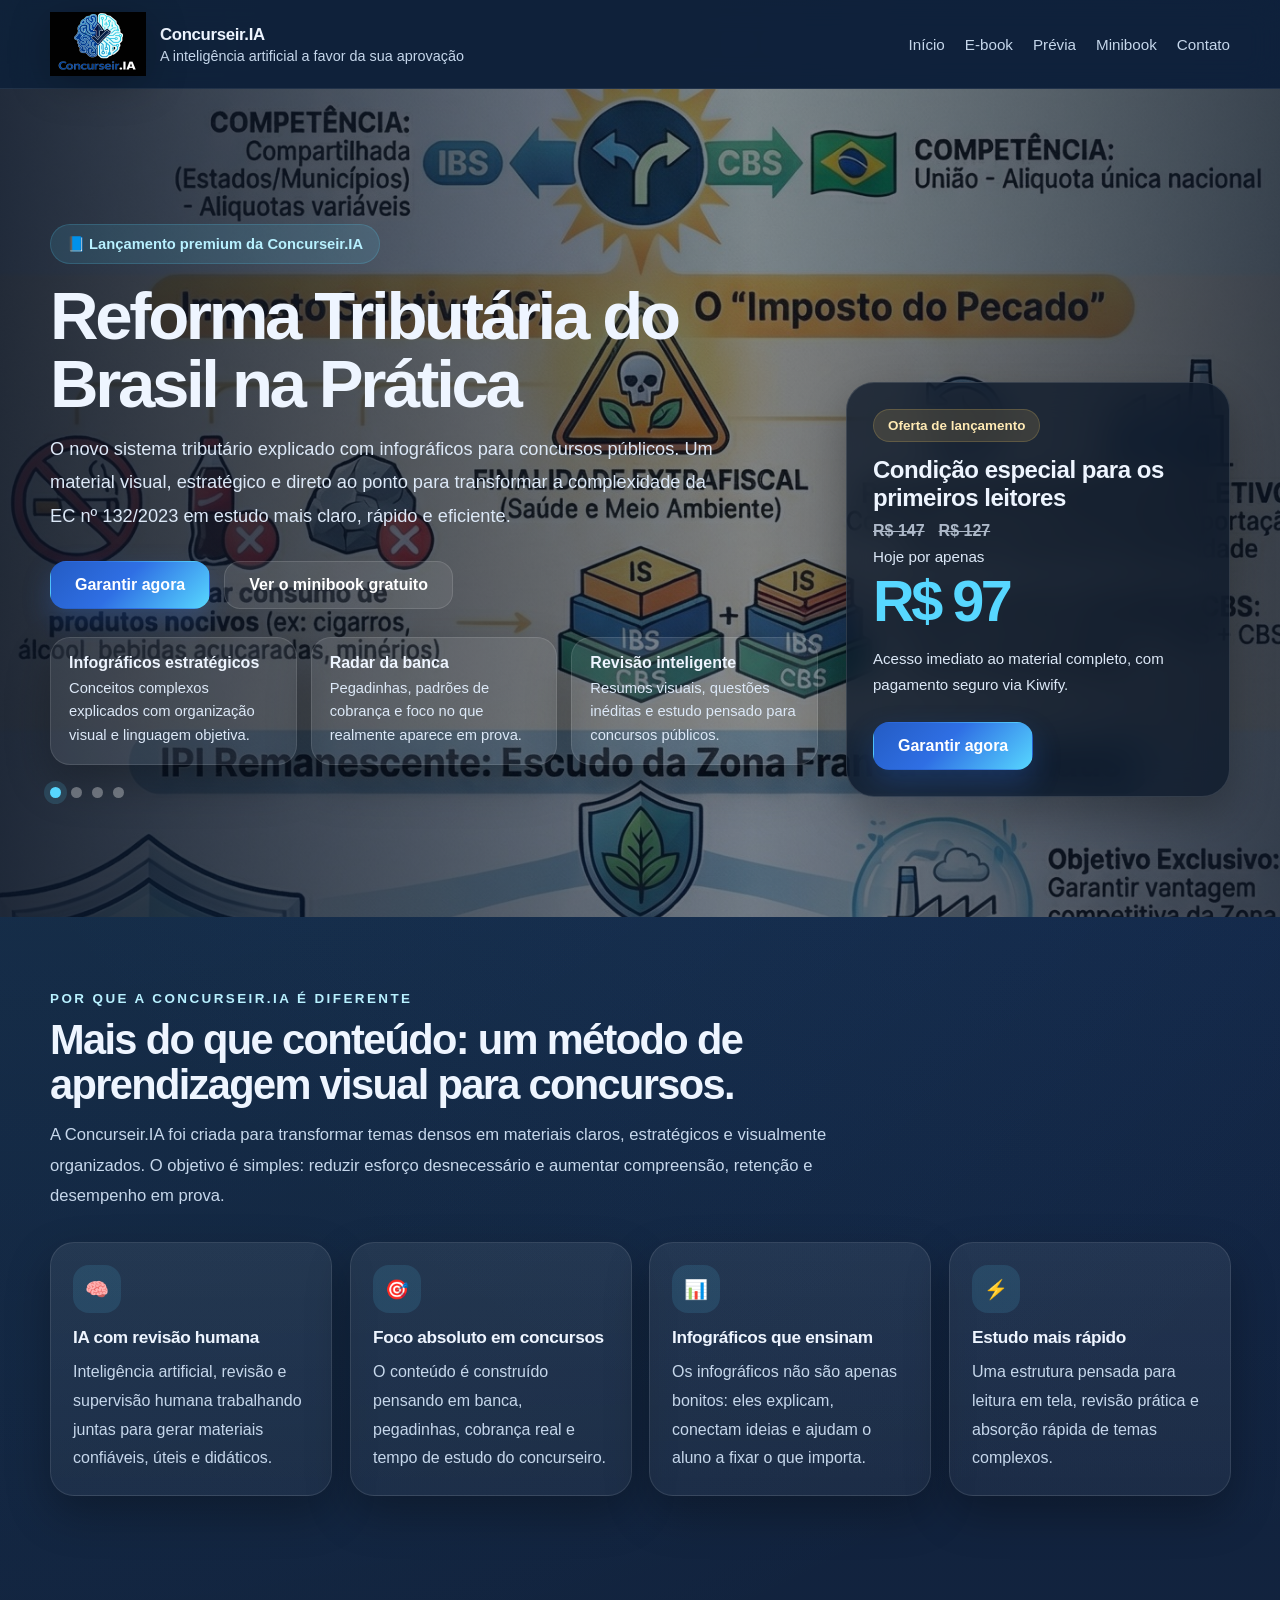
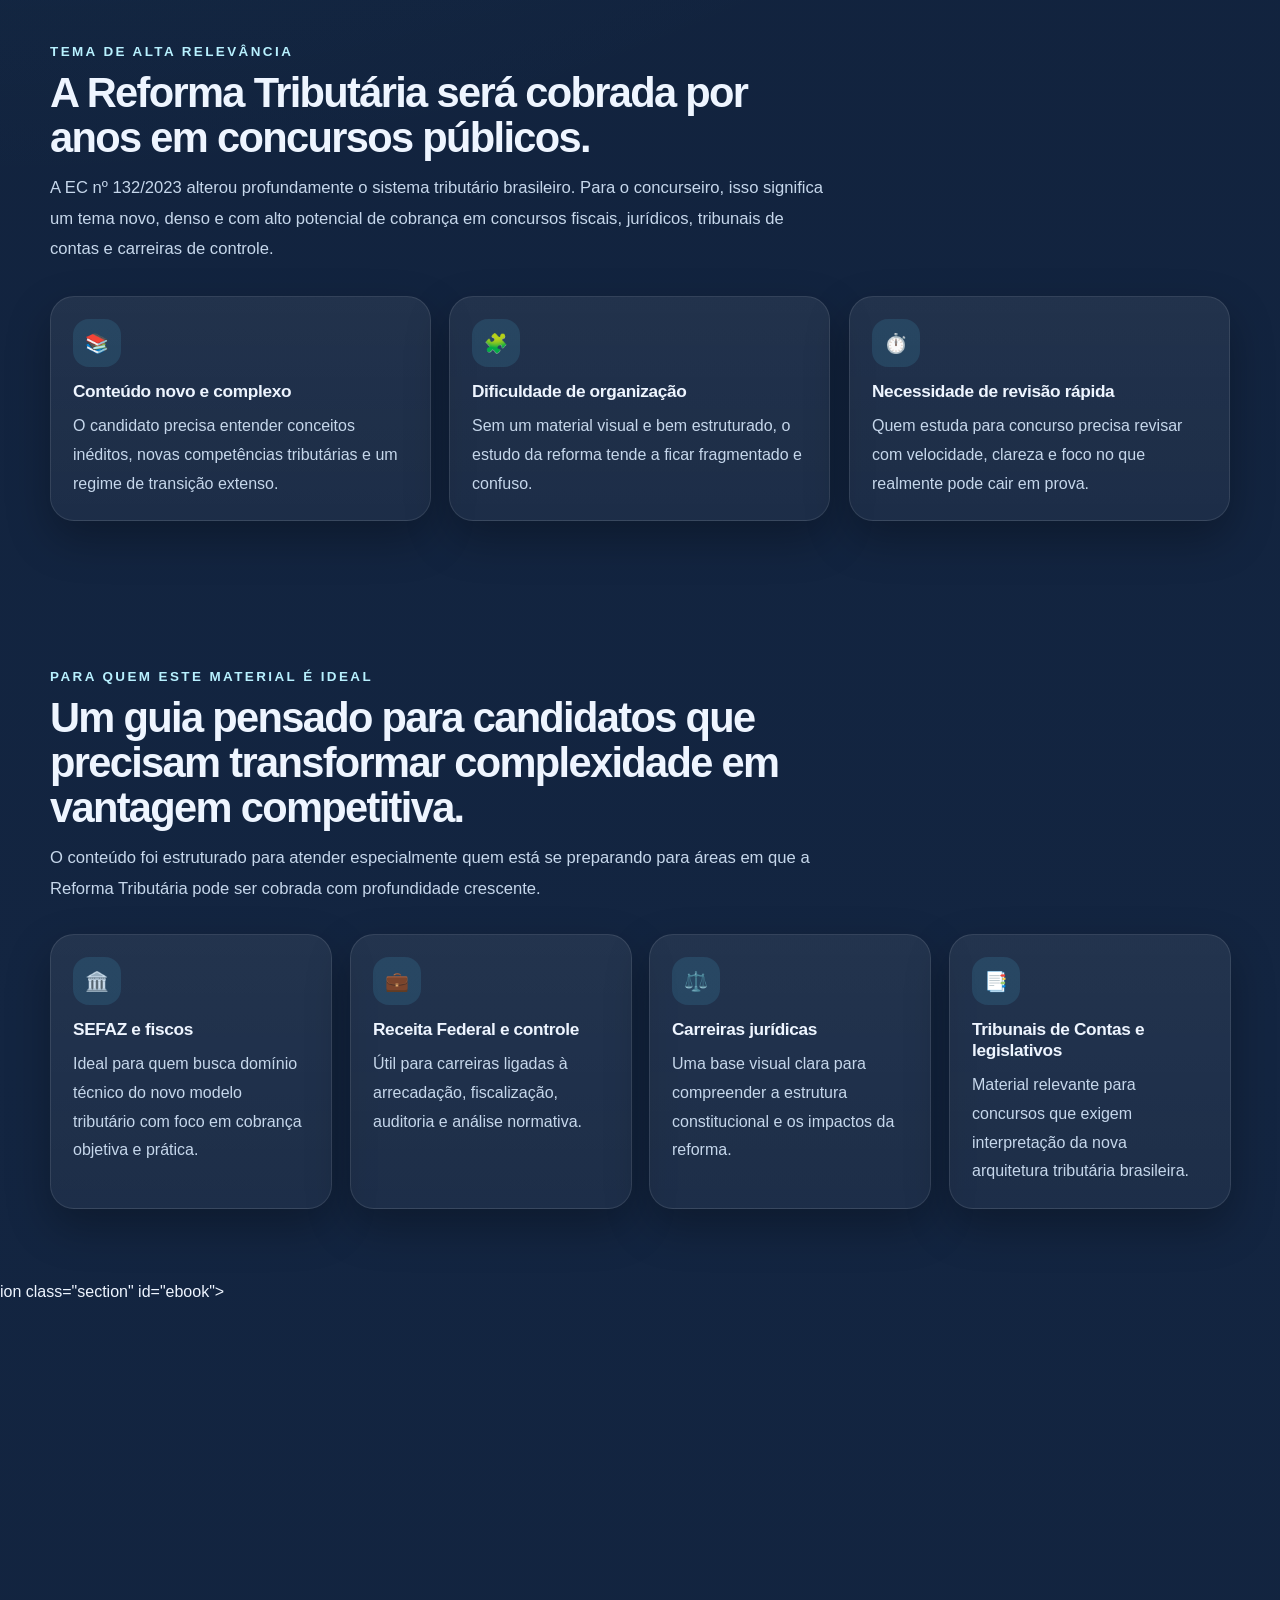
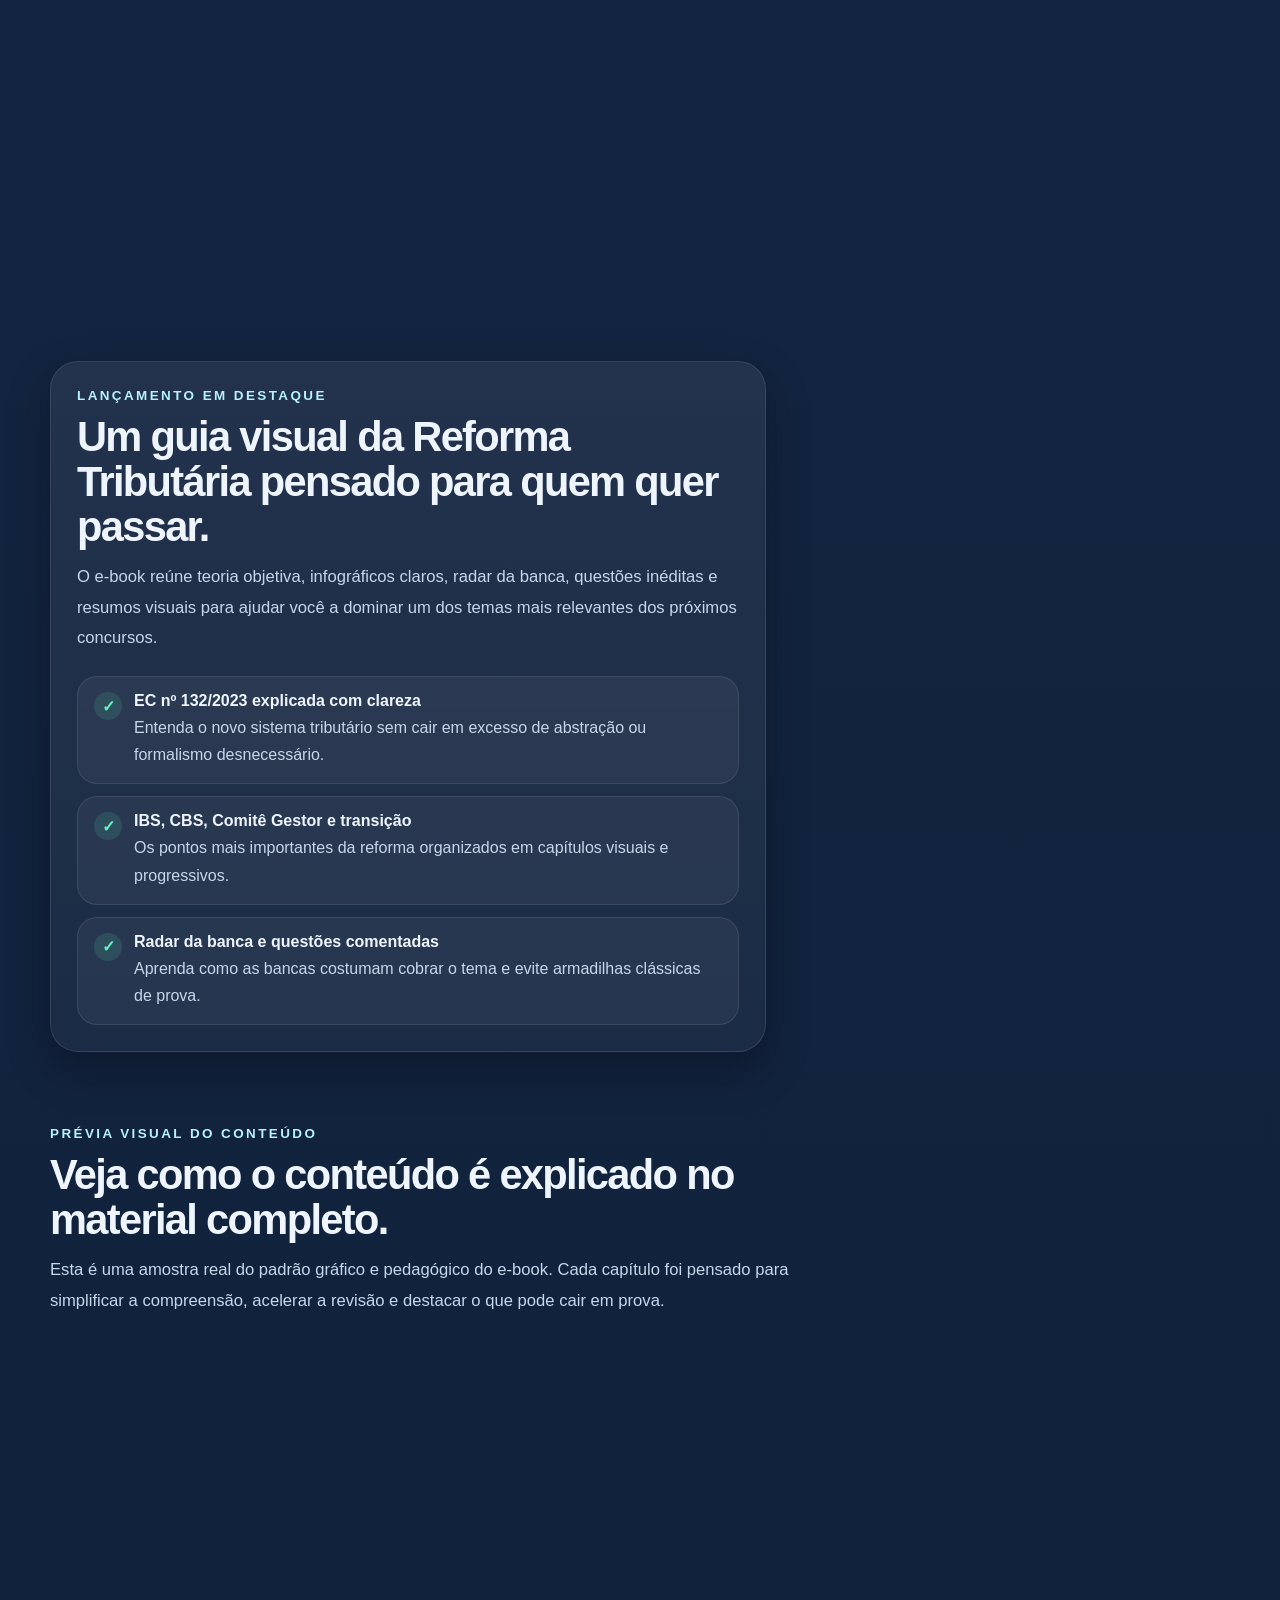
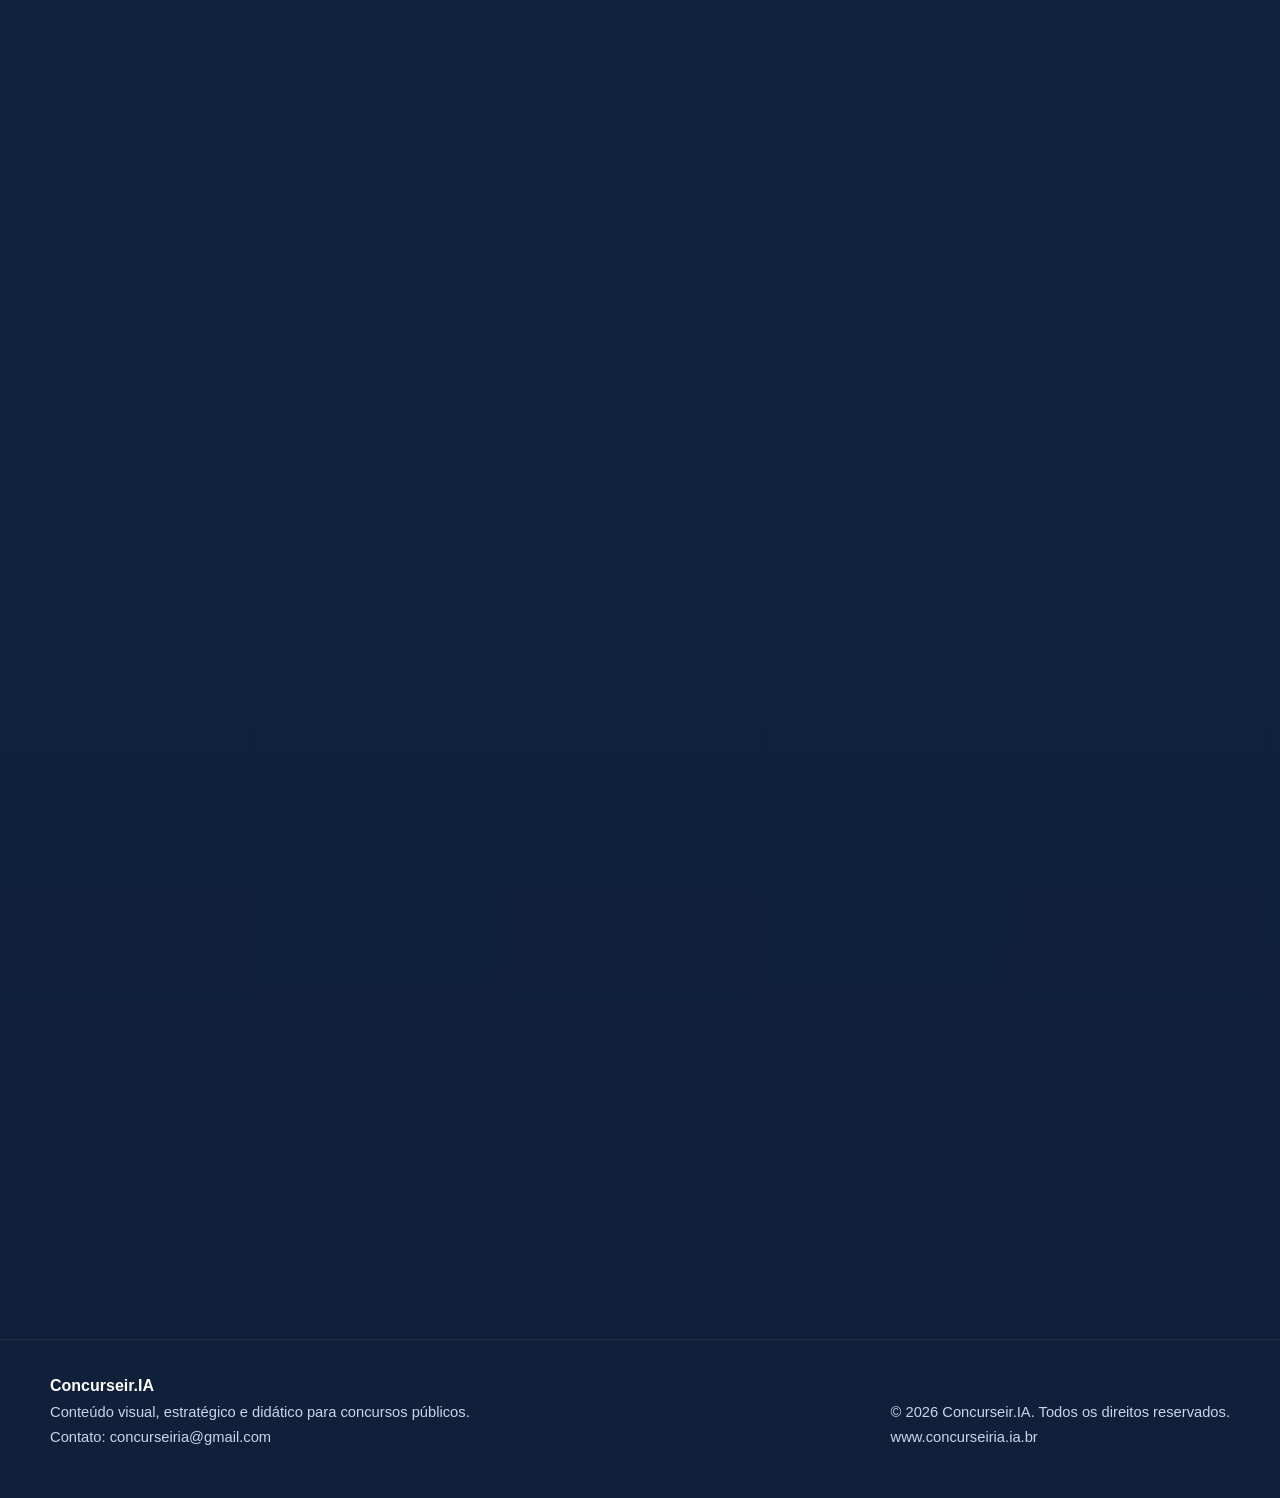
==== commit 822c1801: "Add files via upload" ====
--- a/index.html
+++ b/index.html
@@ -653,6 +653,102 @@
       .price-now,.offer-big{font-size:3rem}
       .book-card{padding:20px}
     }
+.focus-layout{
+  display:grid;
+  grid-template-columns: minmax(0, 1.2fr) minmax(320px, .72fr);
+  gap:34px;
+  align-items:start;
+}
+
+.focus-left{
+  display:grid;
+  gap:18px;
+}
+
+.focus-box{
+  background:linear-gradient(180deg, rgba(255,255,255,.07), rgba(255,255,255,.045));
+  border:1px solid rgba(255,255,255,.10);
+  border-radius:28px;
+  padding:26px;
+  box-shadow:var(--shadow);
+}
+
+.focus-box .section-title{
+  max-width:100%;
+  margin-bottom:22px;
+}
+
+.cards-2{
+  display:grid;
+  grid-template-columns:repeat(2,1fr);
+  gap:18px;
+}
+
+.side-offer{
+  background:linear-gradient(180deg, rgba(41,103,166,.28), rgba(22,53,93,.42));
+  border:1px solid rgba(87,215,255,.22);
+  border-radius:28px;
+  padding:24px;
+  box-shadow:var(--shadow);
+  position:sticky;
+  top:92px;
+}
+
+.side-offer .strike-row{
+  margin-top:0;
+}
+
+.side-offer .price-label{
+  margin-top:2px;
+}
+
+.side-offer .price-now{
+  margin-top:8px;
+  margin-bottom:10px;
+}
+
+.side-offer .offer-note{
+  margin-bottom:18px;
+}
+
+.side-offer .book-cover{
+  max-width:245px;
+  margin:0 auto 18px;
+}
+
+.side-offer .btn{
+  width:100%;
+}
+
+.feature-list.compact{
+  margin-top:0;
+}
+
+.feature-list.compact .feature{
+  padding:15px 16px;
+}
+
+@media (max-width:1024px){
+  .focus-layout{
+    grid-template-columns:1fr;
+  }
+
+  .side-offer{
+    position:relative;
+    top:auto;
+  }
+}
+
+@media (max-width:720px){
+  .cards-2{
+    grid-template-columns:1fr;
+  }
+
+  .focus-box,
+  .side-offer{
+    padding:20px;
+  }
+}
   </style>
 </head>
 <body>
@@ -698,7 +794,7 @@
             </p>
 
             <div class="hero-actions">
-              <a class="btn btn-primary track-buy" href="https://pay.kiwify.com.br/3M7IeMJ" target="_blank" rel="noreferrer">Garantir agora</a>
+              <a class="btn btn-primary" href="https://pay.kiwify.com.br/3M7IeMJ" target="_blank" rel="noreferrer">Garantir agora</a>
               <a class="btn btn-secondary" href="#minibook">Ver o minibook gratuito</a>
             </div>
 
@@ -741,7 +837,7 @@
             </p>
 
             <div class="cta-inline">
-              <a class="btn btn-primary track-buy" href="https://pay.kiwify.com.br/3M7IeMJ" target="_blank" rel="noreferrer">Garantir agora</a>
+              <a class="btn btn-primary" href="https://pay.kiwify.com.br/3M7IeMJ" target="_blank" rel="noreferrer">Garantir agora</a>
             </div>
           </aside>
         </div>
@@ -861,96 +957,107 @@
       </div>
     </section>
 
-    <section class="section" id="ebook">
-      <div class="container split">
-        <div class="reveal">
-          <div class="section-title">
-            <div class="kicker">Lançamento em destaque</div>
-            <h2>Um guia visual da Reforma Tributária pensado para quem quer passar.</h2>
+    ion class="section" id="ebook">
+  <div class="container focus-layout">
+
+    <div class="focus-left">
+
+      <div class="focus-box reveal">
+        <div class="section-title">
+          <div class="kicker">Para quem este material é ideal</div>
+          <h2>Um guia pensado para candidatos que querem transformar complexidade em vantagem competitiva.</h2>
+          <p>
+            O conteúdo foi estruturado especialmente para quem está se preparando para
+            fiscos estaduais, fiscos municipais e Receita Federal, áreas em que a
+            Reforma Tributária pode ser cobrada com profundidade crescente.
+          </p>
+        </div>
+
+        <div class="cards-2">
+          <div class="card">
+            <div class="icon">🏛️</div>
+            <h3>SEFAZ e fiscos municipais</h3>
             <p>
-              O e-book reúne teoria objetiva, infográficos claros, radar da banca,
-              questões inéditas e resumos visuais para ajudar você a dominar um dos temas
-              mais relevantes dos próximos concursos.
+              Ideal para quem busca domínio técnico do novo modelo tributário,
+              com foco em cobrança objetiva, prática e atualização normativa.
             </p>
           </div>
 
-          <div class="feature-list">
-            <div class="feature">
-              <div class="tick">✓</div>
-              <div>
-                <b>EC nº 132/2023 explicada com clareza</b>
-                <p>Entenda o novo sistema tributário sem cair em excesso de abstração ou formalismo desnecessário.</p>
-              </div>
+          <div class="card">
+            <div class="icon">💼</div>
+            <h3>Receita Federal</h3>
+            <p>
+              Conteúdo estratégico para quem precisa compreender a nova estrutura
+              tributária com clareza, organização visual e foco em prova.
+            </p>
+          </div>
+        </div>
+      </div>
+
+      <div class="focus-box reveal">
+        <div class="section-title">
+          <div class="kicker">Lançamento em destaque</div>
+          <h2>Um guia visual da Reforma Tributária pensado para quem quer passar.</h2>
+          <p>
+            O e-book reúne teoria objetiva, infográficos claros, radar da banca,
+            questões inéditas e resumos visuais para ajudar você a dominar um dos temas
+            mais relevantes dos próximos concursos.
+          </p>
+        </div>
+
+        <div class="feature-list compact">
+          <div class="feature">
+            <div class="tick">✓</div>
+            <div>
+              <b>EC nº 132/2023 explicada com clareza</b>
+              <p>Entenda o novo sistema tributário sem cair em excesso de abstração ou formalismo desnecessário.</p>
             </div>
-
-            <div class="feature">
-              <div class="tick">✓</div>
-              <div>
-                <b>IBS, CBS, Comitê Gestor e transição</b>
-                <p>Os pontos mais importantes da reforma organizados em capítulos visuais e progressivos.</p>
-              </div>
+          </div>
+
+          <div class="feature">
+            <div class="tick">✓</div>
+            <div>
+              <b>IBS, CBS, Comitê Gestor e transição</b>
+              <p>Os pontos mais importantes da reforma organizados em capítulos visuais e progressivos.</p>
             </div>
-
-            <div class="feature">
-              <div class="tick">✓</div>
-              <div>
-                <b>Radar da banca e questões comentadas</b>
-                <p>Aprenda como as bancas costumam cobrar o tema e evite armadilhas clássicas de prova.</p>
-              </div>
+          </div>
+
+          <div class="feature">
+            <div class="tick">✓</div>
+            <div>
+              <b>Radar da banca e questões comentadas</b>
+              <p>Aprenda como as bancas costumam cobrar o tema e evite armadilhas clássicas de prova.</p>
             </div>
           </div>
         </div>
-
-        <div class="book-card reveal">
-          <div class="book-cover">
-            <img src="cover.png" alt="Capa do e-book Reforma Tributária do Brasil na Prática">
-          </div>
-
-          <div>
-            <div class="badge-row">
-              <span class="badge">✓ EC nº 132/2023</span>
-              <span class="badge">✓ Infográficos</span>
-              <span class="badge">✓ Questões</span>
-            </div>
-
-            <h3 style="font-size:2rem;letter-spacing:-.04em;margin:6px 0 12px">
-              Reforma Tributária do Brasil na Prática
-            </h3>
-
-            <p style="color:var(--muted);line-height:1.8;margin:0">
-              O novo sistema tributário explicado com infográficos para concursos públicos.
-            </p>
-
-            <div class="offer-panel">
-              <div class="strike-row">
-                <span class="strike">R$ 147</span>
-                <span class="strike">R$ 127</span>
-              </div>
-
-              <div class="price-label">Hoje por apenas</div>
-              <div class="offer-big">R$ 97</div>
-
-              <p class="offer-note">
-                Valor especial de lançamento para garantir o acesso ao material completo.
-              </p>
-
-              <div class="feature-list" style="margin-top:16px">
-                <div class="feature">
-                  <div class="tick">✓</div>
-                  <div>
-                    <b>Conteúdo completo e estratégico</b>
-                    <p>IVA Dual, não cumulatividade, regimes diferenciados, Comitê Gestor, transição 2026–2033, pegadinhas de prova e questões comentadas.</p>
-                  </div>
-                </div>
-              </div>
-
-              <div class="cta-inline">
-                <a class="btn btn-primary track-buy" href="https://pay.kiwify.com.br/3M7IeMJ" target="_blank" rel="noreferrer">Garantir agora</a>
-              </div>
-            </div>
-          </div>
-        </div>
-      </div>
+      </div>
+
+    </div>
+
+    <aside class="side-offer reveal">
+      <div class="strike-row">
+        <span class="strike">R$ 147</span>
+        <span class="strike">R$ 127</span>
+      </div>
+
+      <div class="price-label">Hoje por apenas</div>
+      <div class="price-now">R$ 97</div>
+
+      <p class="offer-note">
+        Valor especial de lançamento para garantir o acesso ao material completo.
+      </p>
+
+      <div class="book-cover">
+        <img src="cover.png" alt="Capa do e-book Reforma Tributária do Brasil na Prática">
+      </div>
+
+      <a class="btn btn-primary" href="https://pay.kiwify.com.br/3M7IeMJ" target="_blank" rel="noreferrer">
+        Garantir agora
+      </a>
+    </aside>
+
+  </div>
+
     </section>
 
     <section class="section" id="previa">
@@ -1043,7 +1150,7 @@
             ✔ Pagamento seguro via Kiwify &nbsp;&nbsp; ✔ Acesso imediato &nbsp;&nbsp; ✔ Material completo para estudo e revisão
           </p>
           <div class="cta-inline" style="justify-content:center">
-            <a class="btn btn-primary track-buy" href="https://pay.kiwify.com.br/3M7IeMJ" target="_blank" rel="noreferrer">Quero acessar o e-book completo</a>
+            <a class="btn btn-primary" href="https://pay.kiwify.com.br/3M7IeMJ" target="_blank" rel="noreferrer">Quero acessar o e-book completo</a>
           </div>
         </div>
       </div>
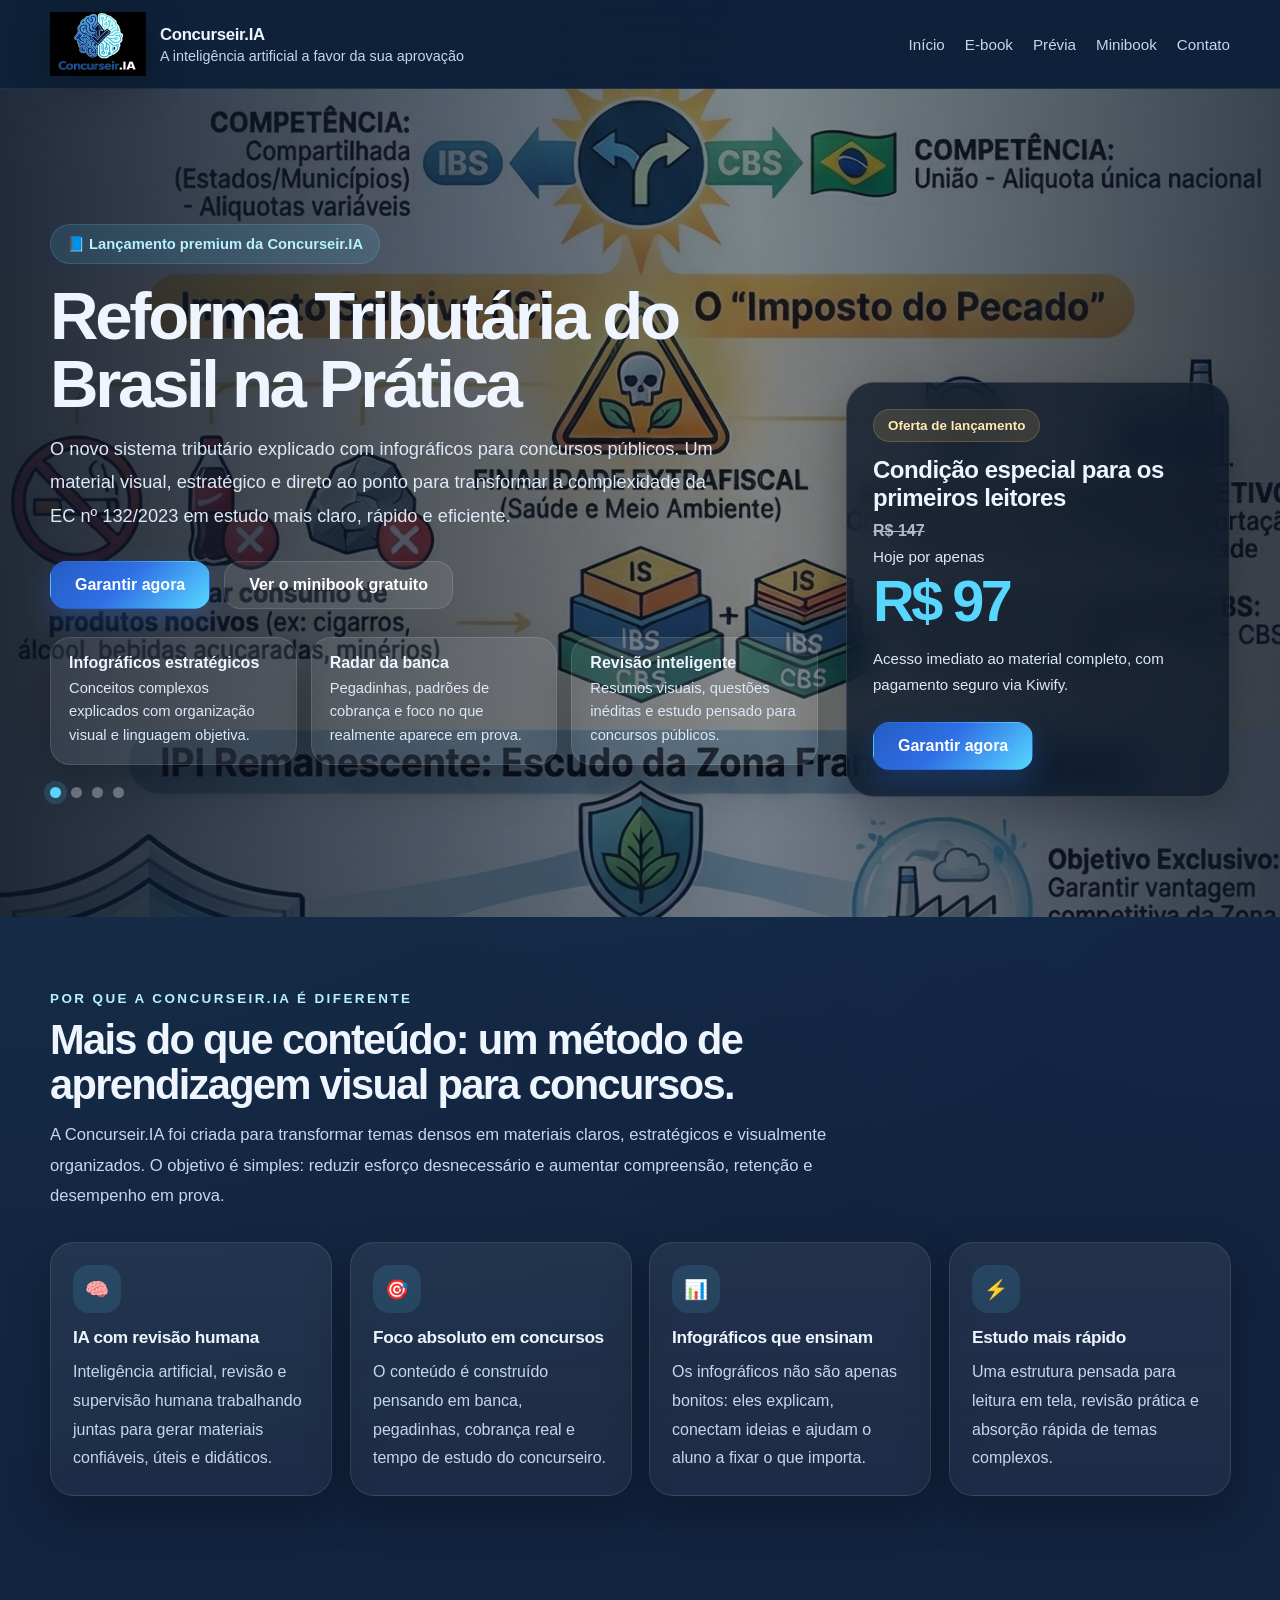
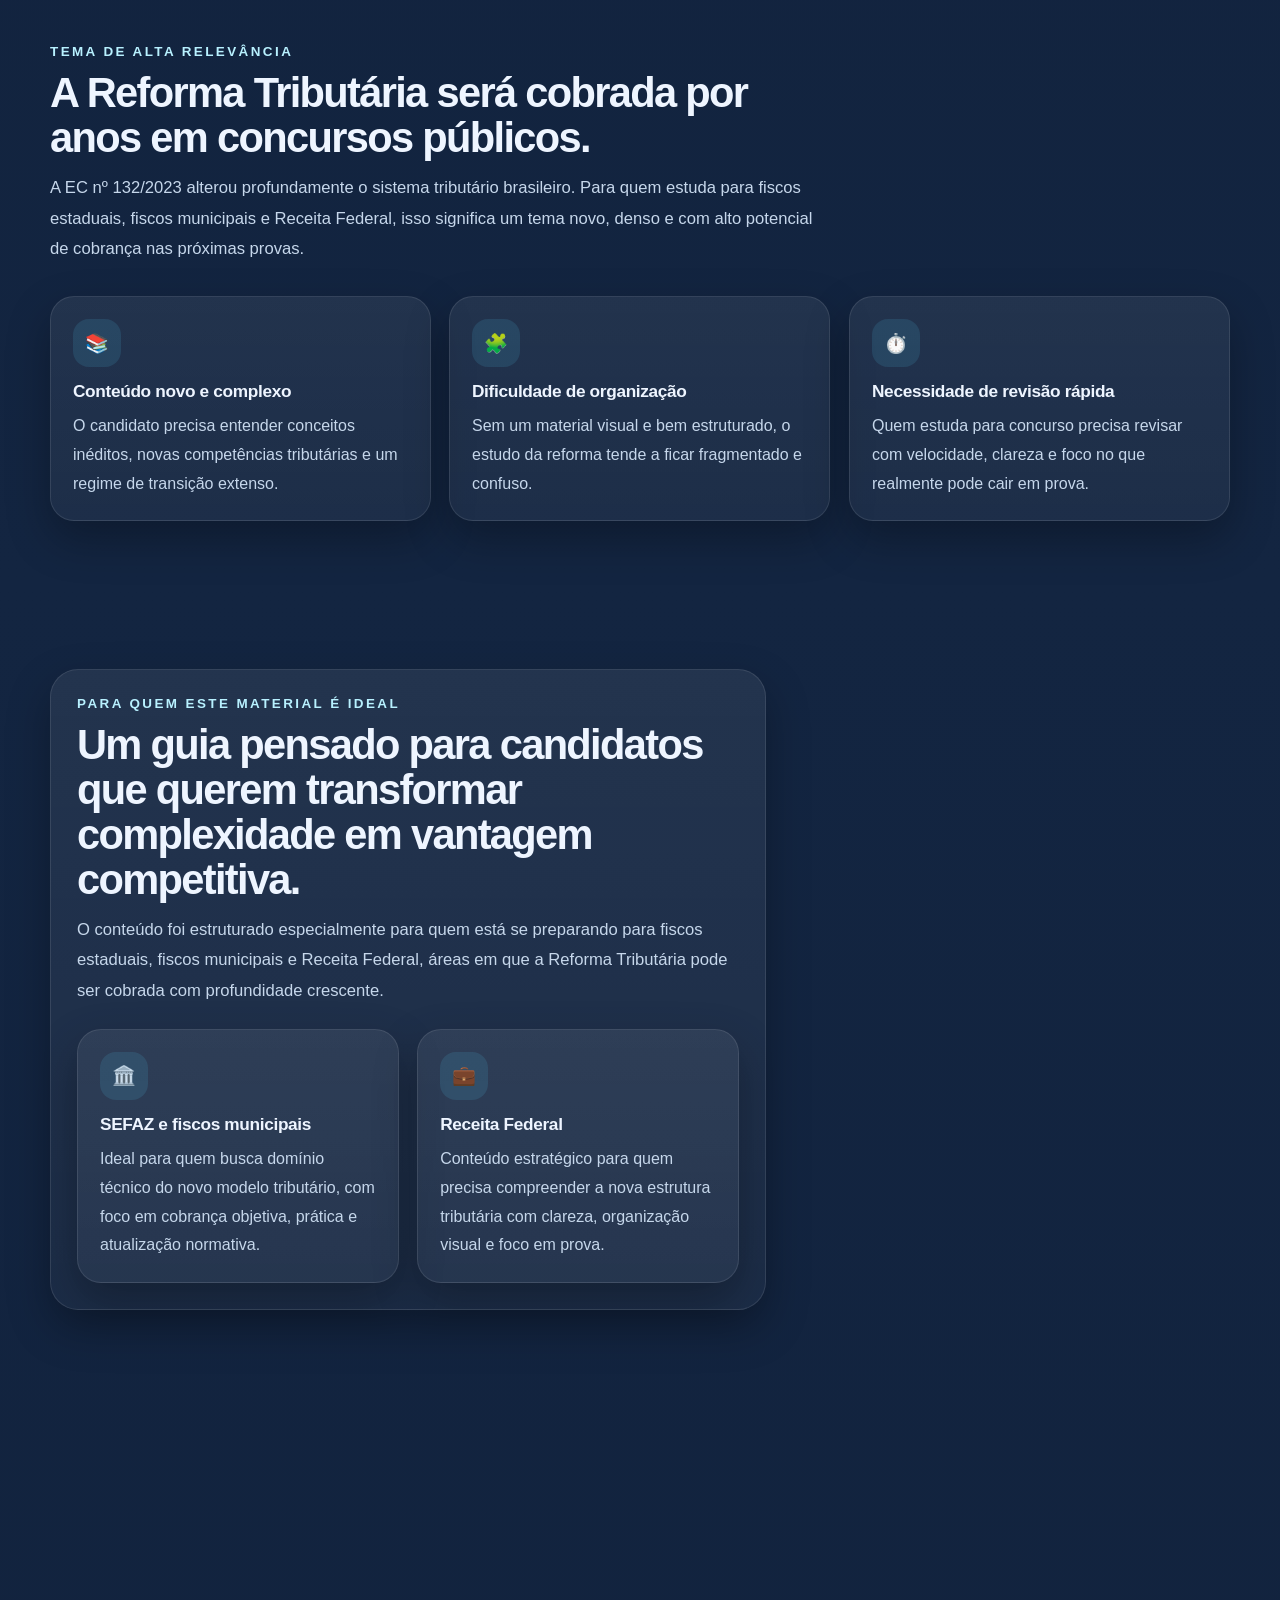
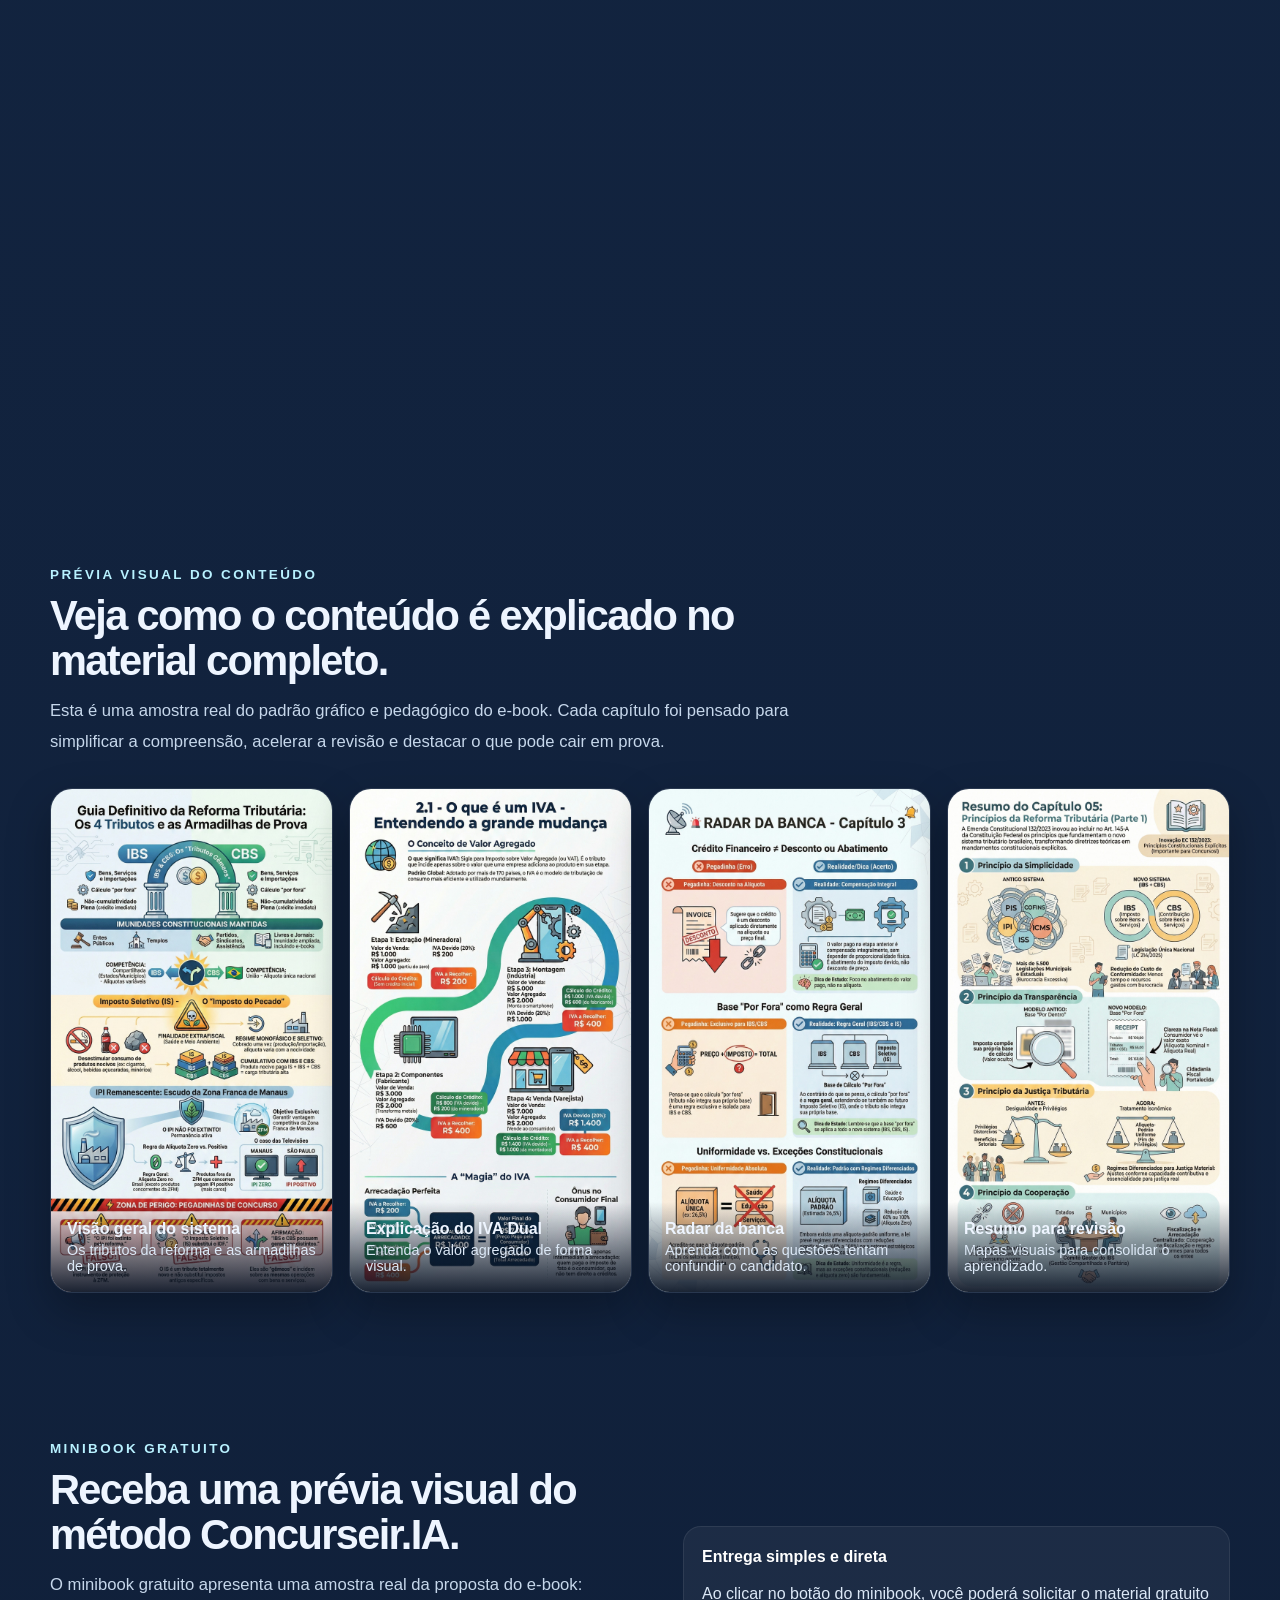
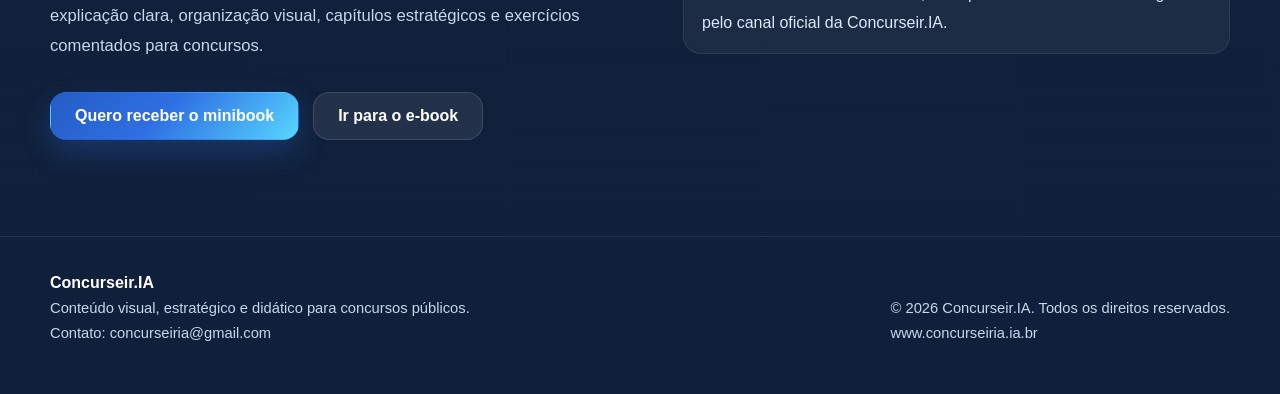
==== commit 5beb3cea: "Add files via upload" ====
--- a/index.html
+++ b/index.html
@@ -1,1251 +1,1099 @@
-<!DOCTYPE html>
-<html lang="pt-BR">
-<head>
-  <meta charset="UTF-8" />
-  <meta name="viewport" content="width=device-width, initial-scale=1.0" />
-  <title>Concurseir.IA | Reforma Tributária do Brasil na Prática</title>
-  <meta
-    name="description"
-    content="Reforma Tributária do Brasil na Prática: o novo sistema tributário explicado com infográficos para concursos públicos."
-  />
-
-  <!-- Google Analytics -->
-  <script async src="https://www.googletagmanager.com/gtag/js?id=G-RBFC9N7M1E"></script>
-  <script>
-    window.dataLayer = window.dataLayer || [];
-    function gtag(){dataLayer.push(arguments);}
-    gtag('js', new Date());
-    gtag('config', 'G-RBFC9N7M1E');
-  </script>
-
-  <style>
-    :root{
-      --bg:#10203a;
-      --bg-2:#132846;
-      --bg-3:#173156;
-      --panel:rgba(255,255,255,.08);
-      --panel-2:rgba(255,255,255,.05);
-      --line:rgba(255,255,255,.12);
-      --text:#eef5ff;
-      --muted:#c6d7eb;
-      --blue:#2f6fe4;
-      --cyan:#57d7ff;
-      --cyan-soft:#b8f1ff;
-      --gold:#ffd166;
-      --success:#63f3c1;
-      --shadow:0 18px 44px rgba(0,0,0,.28);
-      --radius:26px;
-      --accent:linear-gradient(135deg,#245cc4 0%, #2f6fe4 45%, #57d7ff 100%);
-      --max:1180px;
-    }
-
-    *{box-sizing:border-box}
-    html{scroll-behavior:smooth}
-    body{
-      margin:0;
-      font-family:Inter,Arial,Helvetica,sans-serif;
-      color:var(--text);
-      background:
-        radial-gradient(circle at top left, rgba(87,215,255,.12), transparent 28%),
-        radial-gradient(circle at top right, rgba(47,111,228,.18), transparent 24%),
-        linear-gradient(180deg,#10203a 0%, #132541 42%, #10203a 100%);
-    }
-
-    a{color:inherit;text-decoration:none}
-    img{display:block;max-width:100%}
-
-    .container{
-      width:min(var(--max), calc(100% - 40px));
-      margin:0 auto;
-    }
-
-    .topbar{
-      position:sticky;
-      top:0;
-      z-index:50;
-      background:rgba(13,27,48,.75);
-      backdrop-filter:blur(14px);
-      border-bottom:1px solid rgba(255,255,255,.08);
-    }
-
-    .nav{
-      display:flex;
-      align-items:center;
-      justify-content:space-between;
-      gap:18px;
-      padding:12px 0;
-    }
-
-    .brand{
-      display:flex;
-      align-items:center;
-      gap:14px;
-      min-width:0;
-    }
-
-    .brand img{
-      width:96px;
-      height:auto;
-      object-fit:contain;
-      filter:drop-shadow(0 8px 20px rgba(0,0,0,.22));
-    }
-
-    .brand-text strong{
-      display:block;
-      font-size:1.05rem;
-      letter-spacing:-.02em;
-    }
-
-    .brand-text span{
-      display:block;
-      color:var(--muted);
-      font-size:.9rem;
-      margin-top:3px;
-    }
-
-    .menu{
-      display:flex;
-      align-items:center;
-      gap:20px;
-      flex-wrap:wrap;
-    }
-
-    .menu a{
-      color:var(--muted);
-      font-size:.95rem;
-      transition:.2s ease;
-    }
-
-    .menu a:hover{color:#fff}
-
-    .btn{
-      display:inline-flex;
-      align-items:center;
-      justify-content:center;
-      gap:10px;
-      padding:14px 24px;
-      border-radius:16px;
-      border:1px solid transparent;
-      font-weight:800;
-      cursor:pointer;
-      transition:.2s ease;
-    }
-
-    .btn:hover{transform:translateY(-1px)}
-    .btn-primary{
-      background:var(--accent);
-      color:#fff;
-      box-shadow:0 12px 28px rgba(47,111,228,.28);
-    }
-    .btn-secondary{
-      background:rgba(255,255,255,.08);
-      border-color:rgba(255,255,255,.12);
-      color:#fff;
-    }
-
-    .hero{
-      position:relative;
-      min-height:92vh;
-      overflow:hidden;
-      display:flex;
-      align-items:center;
-    }
-
-    .hero-slides{
-      position:absolute;
-      inset:0;
-    }
-
-    .hero-slide{
-      position:absolute;
-      inset:0;
-      opacity:0;
-      transform:scale(1.04);
-      transition:opacity .9s ease, transform 7s ease;
-      background-size:cover;
-      background-position:center;
-      pointer-events:none;
-    }
-
-    .hero-slide.active{
-      opacity:1;
-      transform:scale(1.1);
-    }
-
-    .hero-slide::before{
-      content:"";
-      position:absolute;
-      inset:0;
-      background:
-        linear-gradient(90deg, rgba(8,18,35,.9) 0%, rgba(8,18,35,.6) 35%, rgba(8,18,35,.38) 58%, rgba(8,18,35,.78) 100%),
-        linear-gradient(180deg, rgba(8,18,35,.18), rgba(8,18,35,.26));
-    }
-
-    .hero-content{
-      position:relative;
-      z-index:2;
-      width:100%;
-    }
-
-    .hero-grid{
-      display:grid;
-      grid-template-columns:1fr .5fr;
-      gap:28px;
-      align-items:end;
-      padding:70px 0 54px;
-    }
-
-    .eyebrow{
-      display:inline-flex;
-      align-items:center;
-      gap:10px;
-      background:rgba(87,215,255,.12);
-      color:var(--cyan-soft);
-      border:1px solid rgba(87,215,255,.18);
-      border-radius:999px;
-      padding:10px 16px;
-      font-size:.92rem;
-      font-weight:700;
-    }
-
-    .hero-copy h1{
-      font-size:4.2rem;
-      line-height:1.01;
-      letter-spacing:-.05em;
-      margin:18px 0 14px;
-      max-width:760px;
-    }
-
-    .lead{
-      font-size:1.14rem;
-      color:#dce8f7;
-      line-height:1.85;
-      max-width:680px;
-      margin:0;
-    }
-
-    .hero-actions{
-      display:flex;
-      gap:14px;
-      flex-wrap:wrap;
-      margin-top:28px;
-    }
-
-    .hero-meta{
-      display:grid;
-      grid-template-columns:repeat(3,1fr);
-      gap:14px;
-      margin-top:28px;
-      max-width:770px;
-    }
-
-    .meta-box{
-      background:rgba(255,255,255,.08);
-      border:1px solid rgba(255,255,255,.11);
-      border-radius:20px;
-      padding:16px 18px;
-      box-shadow:var(--shadow);
-    }
-
-    .meta-box strong{
-      display:block;
-      margin-bottom:5px;
-      font-size:1rem;
-    }
-
-    .meta-box span{
-      display:block;
-      color:#dce8f7;
-      font-size:.92rem;
-      line-height:1.6;
-    }
-
-    .hero-offer{
-      width:100%;
-      max-width:390px;
-      justify-self:end;
-      background:rgba(10,22,40,.74);
-      border:1px solid rgba(255,255,255,.12);
-      border-radius:28px;
-      padding:26px;
-      box-shadow:var(--shadow);
-      backdrop-filter:blur(16px);
-    }
-
-    .offer-kicker{
-      display:inline-block;
-      padding:8px 14px;
-      border-radius:999px;
-      background:rgba(255,209,102,.13);
-      color:#ffeab4;
-      border:1px solid rgba(255,209,102,.18);
-      font-size:.84rem;
-      font-weight:800;
-    }
-
-    .hero-offer h3{
-      font-size:1.5rem;
-      margin:14px 0 10px;
-      letter-spacing:-.02em;
-    }
-
-    .strike-row{
-      display:flex;
-      gap:14px;
-      flex-wrap:wrap;
-      margin:8px 0 8px;
-    }
-
-    .strike{
-      text-decoration:line-through;
-      color:#d2deee;
-      opacity:.8;
-      font-weight:700;
-    }
-
-    .price-label{
-      color:#dce8f7;
-      font-size:.95rem;
-      margin-top:4px;
-    }
-
-    .price-now{
-      font-size:3.6rem;
-      line-height:1;
-      color:var(--cyan);
-      font-weight:900;
-      letter-spacing:-.06em;
-      margin:8px 0 12px;
-    }
-
-    .offer-note{
-      color:#dce8f7;
-      font-size:.94rem;
-      line-height:1.75;
-    }
-
-    .hero-dots{
-      display:flex;
-      gap:10px;
-      margin-top:22px;
-    }
-
-    .hero-dot{
-      width:11px;
-      height:11px;
-      border-radius:50%;
-      border:0;
-      background:rgba(255,255,255,.32);
-      cursor:pointer;
-      padding:0;
-    }
-
-    .hero-dot.active{
-      background:var(--cyan);
-      box-shadow:0 0 0 6px rgba(87,215,255,.15);
-    }
-
-    .section{
-      padding:74px 0;
-    }
-
-    .section-title{
-      max-width:780px;
-      margin-bottom:30px;
-    }
-
-    .kicker{
-      color:var(--cyan-soft);
-      font-size:.84rem;
-      letter-spacing:.18em;
-      text-transform:uppercase;
-      font-weight:800;
-    }
-
-    .section-title h2{
-      font-size:2.6rem;
-      line-height:1.08;
-      letter-spacing:-.04em;
-      margin:12px 0 12px;
-    }
-
-    .section-title p{
-      color:var(--muted);
-      line-height:1.85;
-      margin:0;
-      font-size:1.04rem;
-    }
-
-    .cards-4{
-      display:grid;
-      grid-template-columns:repeat(4,1fr);
-      gap:18px;
-    }
-
-    .cards-3{
-      display:grid;
-      grid-template-columns:repeat(3,1fr);
-      gap:18px;
-    }
-
-    .card{
-      background:linear-gradient(180deg, rgba(255,255,255,.07), rgba(255,255,255,.045));
-      border:1px solid rgba(255,255,255,.1);
-      border-radius:24px;
-      padding:22px;
-      box-shadow:var(--shadow);
-    }
-
-    .icon{
-      width:48px;
-      height:48px;
-      display:grid;
-      place-items:center;
-      border-radius:16px;
-      background:rgba(87,215,255,.12);
-      color:var(--cyan-soft);
-      font-size:1.2rem;
-    }
-
-    .card h3{
-      margin:14px 0 10px;
-      font-size:1.08rem;
-      letter-spacing:-.02em;
-    }
-
-    .card p{
-      margin:0;
-      color:var(--muted);
-      line-height:1.8;
-    }
-
-    .split{
-      display:grid;
-      grid-template-columns:1.05fr .95fr;
-      gap:28px;
-      align-items:center;
-    }
-
-    .feature-list{
-      display:grid;
-      gap:12px;
-      margin-top:18px;
-    }
-
-    .feature{
-      display:flex;
-      align-items:flex-start;
-      gap:12px;
-      background:rgba(255,255,255,.05);
-      border:1px solid rgba(255,255,255,.09);
-      border-radius:20px;
-      padding:16px;
-    }
-
-    .tick{
-      width:28px;
-      height:28px;
-      flex:0 0 28px;
-      display:grid;
-      place-items:center;
-      border-radius:50%;
-      background:rgba(99,243,193,.12);
-      color:var(--success);
-      font-weight:900;
-    }
-
-    .feature b{
-      display:block;
-      margin-bottom:4px;
-    }
-
-    .feature p{
-      margin:0;
-      color:var(--muted);
-      line-height:1.7;
-    }
-
-    .book-card{
-      display:grid;
-      grid-template-columns:.78fr 1fr;
-      gap:26px;
-      align-items:center;
-      background:linear-gradient(180deg, rgba(255,255,255,.07), rgba(255,255,255,.05));
-      border:1px solid rgba(255,255,255,.1);
-      border-radius:30px;
-      padding:26px;
-      box-shadow:var(--shadow);
-    }
-
-    .book-cover{
-      border-radius:20px;
-      overflow:hidden;
-      box-shadow:0 18px 44px rgba(0,0,0,.32);
-    }
-
-    .badge-row{
-      display:flex;
-      gap:10px;
-      flex-wrap:wrap;
-      margin:16px 0;
-    }
-
-    .badge{
-      display:inline-flex;
-      align-items:center;
-      gap:8px;
-      padding:9px 13px;
-      border-radius:999px;
-      background:rgba(255,255,255,.08);
-      border:1px solid rgba(255,255,255,.12);
-      color:#e5f0fc;
-      font-size:.9rem;
-      font-weight:700;
-    }
-
-    .offer-panel{
-      margin-top:22px;
-      background:rgba(255,255,255,.06);
-      border:1px solid rgba(255,255,255,.1);
-      border-radius:28px;
-      padding:26px;
-      box-shadow:var(--shadow);
-    }
-
-    .offer-big{
-      font-size:3.6rem;
-      line-height:1;
-      font-weight:900;
-      color:var(--cyan);
-      letter-spacing:-.06em;
-      margin:8px 0 12px;
-    }
-
-    .preview-grid{
-      display:grid;
-      grid-template-columns:repeat(4,1fr);
-      gap:16px;
-    }
-
-    .preview{
-      position:relative;
-      min-height:220px;
-      overflow:hidden;
-      border-radius:22px;
-      border:1px solid rgba(255,255,255,.1);
-      box-shadow:var(--shadow);
-    }
-
-    .preview img{
-      width:100%;
-      height:100%;
-      object-fit:cover;
-    }
-
-    .preview .overlay{
-      position:absolute;
-      inset:auto 0 0 0;
-      padding:18px 16px;
-      background:linear-gradient(180deg,transparent,rgba(8,18,35,.92));
-    }
-
-    .preview strong{
-      display:block;
-      font-size:1rem;
-    }
-
-    .preview span{
-      display:block;
-      color:#dce8f6;
-      font-size:.9rem;
-      margin-top:4px;
-    }
-
-    .notice{
-      background:rgba(255,255,255,.05);
-      border:1px solid rgba(255,255,255,.08);
-      border-radius:18px;
-      padding:16px 18px;
-      color:#dce8f7;
-      line-height:1.8;
-    }
-
-    .center{text-align:center}
-    .cta-inline{
-      display:flex;
-      gap:14px;
-      flex-wrap:wrap;
-      margin-top:24px;
-    }
-
-    .footer{
-      padding:32px 0 48px;
-      border-top:1px solid rgba(255,255,255,.08);
-      margin-top:22px;
-    }
-
-    .footer-grid{
-      display:grid;
-      grid-template-columns:1fr auto;
-      gap:20px;
-      align-items:end;
-    }
-
-    .footer p{
-      margin:0;
-      color:var(--muted);
-      line-height:1.7;
-    }
-
-    .small{font-size:.92rem}
-
-    img{
-      -webkit-user-drag:none;
-      user-select:none;
-      -webkit-touch-callout:none;
-      pointer-events:none;
-    }
-
-    .reveal{
-      opacity:0;
-      transform:translateY(42px);
-      transition:opacity .8s ease, transform .8s ease;
-      will-change:opacity, transform;
-    }
-
-    .reveal.is-visible{
-      opacity:1;
-      transform:translateY(0);
-    }
-
-    @media (max-width:1024px){
-      .hero-grid,.split,.book-card,.footer-grid{
-        grid-template-columns:1fr;
-      }
-
-      .cards-4,.cards-3,.preview-grid{
-        grid-template-columns:repeat(2,1fr);
-      }
-
-      .hero-copy h1{font-size:3.3rem}
-      .hero-meta{grid-template-columns:1fr}
-      .hero-offer{
-        justify-self:start;
-        max-width:100%;
-      }
-    }
-
-    @media (max-width:720px){
-      .container{
-        width:min(var(--max), calc(100% - 28px));
-      }
-
-      .menu{display:none}
-      .brand img{width:88px}
-      .brand-text span{display:none}
-      .hero{min-height:94vh}
-      .hero-grid{padding:56px 0 44px}
-      .hero-copy h1{font-size:2.45rem}
-      .lead{font-size:1rem}
-      .cards-4,.cards-3,.preview-grid{grid-template-columns:1fr}
-      .section{padding:56px 0}
-      .section-title h2{font-size:2rem}
-      .price-now,.offer-big{font-size:3rem}
-      .book-card{padding:20px}
-    }
-.focus-layout{
-  display:grid;
-  grid-template-columns: minmax(0, 1.2fr) minmax(320px, .72fr);
-  gap:34px;
-  align-items:start;
-}
-
-.focus-left{
-  display:grid;
-  gap:18px;
-}
-
-.focus-box{
-  background:linear-gradient(180deg, rgba(255,255,255,.07), rgba(255,255,255,.045));
-  border:1px solid rgba(255,255,255,.10);
-  border-radius:28px;
-  padding:26px;
-  box-shadow:var(--shadow);
-}
-
-.focus-box .section-title{
-  max-width:100%;
-  margin-bottom:22px;
-}
-
-.cards-2{
-  display:grid;
-  grid-template-columns:repeat(2,1fr);
-  gap:18px;
-}
-
-.side-offer{
-  background:linear-gradient(180deg, rgba(41,103,166,.28), rgba(22,53,93,.42));
-  border:1px solid rgba(87,215,255,.22);
-  border-radius:28px;
-  padding:24px;
-  box-shadow:var(--shadow);
-  position:sticky;
-  top:92px;
-}
-
-.side-offer .strike-row{
-  margin-top:0;
-}
-
-.side-offer .price-label{
-  margin-top:2px;
-}
-
-.side-offer .price-now{
-  margin-top:8px;
-  margin-bottom:10px;
-}
-
-.side-offer .offer-note{
-  margin-bottom:18px;
-}
-
-.side-offer .book-cover{
-  max-width:245px;
-  margin:0 auto 18px;
-}
-
-.side-offer .btn{
-  width:100%;
-}
-
-.feature-list.compact{
-  margin-top:0;
-}
-
-.feature-list.compact .feature{
-  padding:15px 16px;
-}
-
-@media (max-width:1024px){
-  .focus-layout{
-    grid-template-columns:1fr;
-  }
-
-  .side-offer{
-    position:relative;
-    top:auto;
-  }
-}
-
-@media (max-width:720px){
-  .cards-2{
-    grid-template-columns:1fr;
-  }
-
-  .focus-box,
-  .side-offer{
-    padding:20px;
-  }
-}
-  </style>
-</head>
-<body>
-
-  <header class="topbar">
-    <div class="container nav">
-      <a class="brand" href="#topo">
-        <img src="logo.png" alt="Concurseir.IA">
-        <div class="brand-text">
-          <strong>Concurseir.IA</strong>
-          <span>A inteligência artificial a favor da sua aprovação</span>
-        </div>
-      </a>
-
-      <nav class="menu">
-        <a href="#topo">Início</a>
-        <a href="#ebook">E-book</a>
-        <a href="#previa">Prévia</a>
-        <a href="#minibook">Minibook</a>
-        <a href="#contato">Contato</a>
-      </nav>
-    </div>
-  </header>
-
-  <main id="topo">
-    <section class="hero">
-      <div class="hero-slides">
-        <div class="hero-slide active" style="background-image:url('slide1.jpg')"></div>
-        <div class="hero-slide" style="background-image:url('slide2.jpg')"></div>
-        <div class="hero-slide" style="background-image:url('slide3.jpg')"></div>
-        <div class="hero-slide" style="background-image:url('slide4.jpg')"></div>
-      </div>
-
-      <div class="hero-content">
-        <div class="container hero-grid">
-          <div class="hero-copy reveal is-visible">
-            <div class="eyebrow">📘 Lançamento premium da Concurseir.IA</div>
-            <h1>Reforma Tributária do Brasil na Prática</h1>
-            <p class="lead">
-              O novo sistema tributário explicado com infográficos para concursos públicos.
-              Um material visual, estratégico e direto ao ponto para transformar a complexidade
-              da EC nº 132/2023 em estudo mais claro, rápido e eficiente.
-            </p>
-
-            <div class="hero-actions">
-              <a class="btn btn-primary" href="https://pay.kiwify.com.br/3M7IeMJ" target="_blank" rel="noreferrer">Garantir agora</a>
-              <a class="btn btn-secondary" href="#minibook">Ver o minibook gratuito</a>
-            </div>
-
-            <div class="hero-meta">
-              <div class="meta-box">
-                <strong>Infográficos estratégicos</strong>
-                <span>Conceitos complexos explicados com organização visual e linguagem objetiva.</span>
-              </div>
-              <div class="meta-box">
-                <strong>Radar da banca</strong>
-                <span>Pegadinhas, padrões de cobrança e foco no que realmente aparece em prova.</span>
-              </div>
-              <div class="meta-box">
-                <strong>Revisão inteligente</strong>
-                <span>Resumos visuais, questões inéditas e estudo pensado para concursos públicos.</span>
-              </div>
-            </div>
-
-            <div class="hero-dots">
-              <button class="hero-dot active" aria-label="Slide 1"></button>
-              <button class="hero-dot" aria-label="Slide 2"></button>
-              <button class="hero-dot" aria-label="Slide 3"></button>
-              <button class="hero-dot" aria-label="Slide 4"></button>
-            </div>
-          </div>
-
-          <aside class="hero-offer reveal is-visible">
-            <span class="offer-kicker">Oferta de lançamento</span>
-            <h3>Condição especial para os primeiros leitores</h3>
-
-            <div class="strike-row">
-              <span class="strike">R$ 147</span>
-              <span class="strike">R$ 127</span>
-            </div>
-
-            <div class="price-label">Hoje por apenas</div>
-            <div class="price-now">R$ 97</div>
-            <p class="offer-note">
-              Acesso imediato ao material completo, com pagamento seguro via Kiwify.
-            </p>
-
-            <div class="cta-inline">
-              <a class="btn btn-primary" href="https://pay.kiwify.com.br/3M7IeMJ" target="_blank" rel="noreferrer">Garantir agora</a>
-            </div>
-          </aside>
-        </div>
-      </div>
-    </section>
-
-    <section class="section">
-      <div class="container">
-        <div class="section-title reveal">
-          <div class="kicker">Por que a Concurseir.IA é diferente</div>
-          <h2>Mais do que conteúdo: um método de aprendizagem visual para concursos.</h2>
-          <p>
-            A Concurseir.IA foi criada para transformar temas densos em materiais claros,
-            estratégicos e visualmente organizados. O objetivo é simples: reduzir esforço
-            desnecessário e aumentar compreensão, retenção e desempenho em prova.
-          </p>
-        </div>
-
-        <div class="cards-4">
-          <div class="card reveal">
-            <div class="icon">🧠</div>
-            <h3>IA com revisão humana</h3>
-            <p>Inteligência artificial, revisão e supervisão humana trabalhando juntas para gerar materiais confiáveis, úteis e didáticos.</p>
-          </div>
-
-          <div class="card reveal">
-            <div class="icon">🎯</div>
-            <h3>Foco absoluto em concursos</h3>
-            <p>O conteúdo é construído pensando em banca, pegadinhas, cobrança real e tempo de estudo do concurseiro.</p>
-          </div>
-
-          <div class="card reveal">
-            <div class="icon">📊</div>
-            <h3>Infográficos que ensinam</h3>
-            <p>Os infográficos não são apenas bonitos: eles explicam, conectam ideias e ajudam o aluno a fixar o que importa.</p>
-          </div>
-
-          <div class="card reveal">
-            <div class="icon">⚡</div>
-            <h3>Estudo mais rápido</h3>
-            <p>Uma estrutura pensada para leitura em tela, revisão prática e absorção rápida de temas complexos.</p>
-          </div>
-        </div>
-      </div>
-    </section>
-
-    <section class="section">
-      <div class="container">
-        <div class="section-title reveal">
-          <div class="kicker">Tema de alta relevância</div>
-          <h2>A Reforma Tributária será cobrada por anos em concursos públicos.</h2>
-          <p>
-            A EC nº 132/2023 alterou profundamente o sistema tributário brasileiro. Para o concurseiro,
-            isso significa um tema novo, denso e com alto potencial de cobrança em concursos fiscais,
-            jurídicos, tribunais de contas e carreiras de controle.
-          </p>
-        </div>
-
-        <div class="cards-3">
-          <div class="card reveal">
-            <div class="icon">📚</div>
-            <h3>Conteúdo novo e complexo</h3>
-            <p>O candidato precisa entender conceitos inéditos, novas competências tributárias e um regime de transição extenso.</p>
-          </div>
-
-          <div class="card reveal">
-            <div class="icon">🧩</div>
-            <h3>Dificuldade de organização</h3>
-            <p>Sem um material visual e bem estruturado, o estudo da reforma tende a ficar fragmentado e confuso.</p>
-          </div>
-
-          <div class="card reveal">
-            <div class="icon">⏱️</div>
-            <h3>Necessidade de revisão rápida</h3>
-            <p>Quem estuda para concurso precisa revisar com velocidade, clareza e foco no que realmente pode cair em prova.</p>
-          </div>
-        </div>
-      </div>
-    </section>
-
-    <section class="section">
-      <div class="container">
-        <div class="section-title reveal">
-          <div class="kicker">Para quem este material é ideal</div>
-          <h2>Um guia pensado para candidatos que precisam transformar complexidade em vantagem competitiva.</h2>
-          <p>
-            O conteúdo foi estruturado para atender especialmente quem está se preparando para áreas em que
-            a Reforma Tributária pode ser cobrada com profundidade crescente.
-          </p>
-        </div>
-
-        <div class="cards-4">
-          <div class="card reveal">
-            <div class="icon">🏛️</div>
-            <h3>SEFAZ e fiscos</h3>
-            <p>Ideal para quem busca domínio técnico do novo modelo tributário com foco em cobrança objetiva e prática.</p>
-          </div>
-
-          <div class="card reveal">
-            <div class="icon">💼</div>
-            <h3>Receita Federal e controle</h3>
-            <p>Útil para carreiras ligadas à arrecadação, fiscalização, auditoria e análise normativa.</p>
-          </div>
-
-          <div class="card reveal">
-            <div class="icon">⚖️</div>
-            <h3>Carreiras jurídicas</h3>
-            <p>Uma base visual clara para compreender a estrutura constitucional e os impactos da reforma.</p>
-          </div>
-
-          <div class="card reveal">
-            <div class="icon">📑</div>
-            <h3>Tribunais de Contas e legislativos</h3>
-            <p>Material relevante para concursos que exigem interpretação da nova arquitetura tributária brasileira.</p>
-          </div>
-        </div>
-      </div>
-    </section>
-
-    ion class="section" id="ebook">
-  <div class="container focus-layout">
-
-    <div class="focus-left">
-
-      <div class="focus-box reveal">
-        <div class="section-title">
-          <div class="kicker">Para quem este material é ideal</div>
-          <h2>Um guia pensado para candidatos que querem transformar complexidade em vantagem competitiva.</h2>
-          <p>
-            O conteúdo foi estruturado especialmente para quem está se preparando para
-            fiscos estaduais, fiscos municipais e Receita Federal, áreas em que a
-            Reforma Tributária pode ser cobrada com profundidade crescente.
-          </p>
-        </div>
-
-        <div class="cards-2">
-          <div class="card">
-            <div class="icon">🏛️</div>
-            <h3>SEFAZ e fiscos municipais</h3>
-            <p>
-              Ideal para quem busca domínio técnico do novo modelo tributário,
-              com foco em cobrança objetiva, prática e atualização normativa.
-            </p>
-          </div>
-
-          <div class="card">
-            <div class="icon">💼</div>
-            <h3>Receita Federal</h3>
-            <p>
-              Conteúdo estratégico para quem precisa compreender a nova estrutura
-              tributária com clareza, organização visual e foco em prova.
-            </p>
-          </div>
-        </div>
-      </div>
-
-      <div class="focus-box reveal">
-        <div class="section-title">
-          <div class="kicker">Lançamento em destaque</div>
-          <h2>Um guia visual da Reforma Tributária pensado para quem quer passar.</h2>
-          <p>
-            O e-book reúne teoria objetiva, infográficos claros, radar da banca,
-            questões inéditas e resumos visuais para ajudar você a dominar um dos temas
-            mais relevantes dos próximos concursos.
-          </p>
-        </div>
-
-        <div class="feature-list compact">
-          <div class="feature">
-            <div class="tick">✓</div>
-            <div>
-              <b>EC nº 132/2023 explicada com clareza</b>
-              <p>Entenda o novo sistema tributário sem cair em excesso de abstração ou formalismo desnecessário.</p>
-            </div>
-          </div>
-
-          <div class="feature">
-            <div class="tick">✓</div>
-            <div>
-              <b>IBS, CBS, Comitê Gestor e transição</b>
-              <p>Os pontos mais importantes da reforma organizados em capítulos visuais e progressivos.</p>
-            </div>
-          </div>
-
-          <div class="feature">
-            <div class="tick">✓</div>
-            <div>
-              <b>Radar da banca e questões comentadas</b>
-              <p>Aprenda como as bancas costumam cobrar o tema e evite armadilhas clássicas de prova.</p>
-            </div>
-          </div>
-        </div>
-      </div>
-
-    </div>
-
-    <aside class="side-offer reveal">
-      <div class="strike-row">
-        <span class="strike">R$ 147</span>
-        <span class="strike">R$ 127</span>
-      </div>
-
-      <div class="price-label">Hoje por apenas</div>
-      <div class="price-now">R$ 97</div>
-
-      <p class="offer-note">
-        Valor especial de lançamento para garantir o acesso ao material completo.
-      </p>
-
-      <div class="book-cover">
-        <img src="cover.png" alt="Capa do e-book Reforma Tributária do Brasil na Prática">
-      </div>
-
-      <a class="btn btn-primary" href="https://pay.kiwify.com.br/3M7IeMJ" target="_blank" rel="noreferrer">
-        Garantir agora
-      </a>
-    </aside>
-
-  </div>
-
-    </section>
-
-    <section class="section" id="previa">
-      <div class="container">
-        <div class="section-title reveal">
-          <div class="kicker">Prévia visual do conteúdo</div>
-          <h2>Veja como o conteúdo é explicado no material completo.</h2>
-          <p>
-            Esta é uma amostra real do padrão gráfico e pedagógico do e-book. Cada capítulo foi pensado
-            para simplificar a compreensão, acelerar a revisão e destacar o que pode cair em prova.
-          </p>
-        </div>
-
-        <div class="preview-grid">
-          <div class="preview reveal">
-            <img src="slide1.jpg" alt="">
-            <div class="overlay">
-              <strong>Visão geral do sistema</strong>
-              <span>Os tributos da reforma e as armadilhas de prova.</span>
-            </div>
-          </div>
-
-          <div class="preview reveal">
-            <img src="slide2.jpg" alt="">
-            <div class="overlay">
-              <strong>Explicação do IVA Dual</strong>
-              <span>Entenda o valor agregado de forma visual.</span>
-            </div>
-          </div>
-
-          <div class="preview reveal">
-            <img src="slide3.jpg" alt="">
-            <div class="overlay">
-              <strong>Radar da banca</strong>
-              <span>Aprenda como as questões tentam confundir o candidato.</span>
-            </div>
-          </div>
-
-          <div class="preview reveal">
-            <img src="slide4.jpg" alt="">
-            <div class="overlay">
-              <strong>Resumo para revisão</strong>
-              <span>Mapas visuais para consolidar o aprendizado.</span>
-            </div>
-          </div>
-        </div>
-      </div>
-    </section>
-
-    <section class="section" id="minibook">
-      <div class="container split">
-        <div class="reveal">
-          <div class="section-title">
-            <div class="kicker">Minibook gratuito</div>
-            <h2>Receba uma prévia visual do método Concurseir.IA.</h2>
-            <p>
-              O minibook gratuito apresenta uma amostra real da proposta do e-book:
-              explicação clara, organização visual, capítulos estratégicos e exercícios
-              comentados para concursos.
-            </p>
-          </div>
-
-          <div class="cta-inline">
-            <a class="btn btn-primary track-lead" href="mailto:concurseiria@gmail.com?subject=Quero%20receber%20o%20minibook%20gratuito">Quero receber o minibook</a>
-            <a class="btn btn-secondary track-buy" href="https://pay.kiwify.com.br/3M7IeMJ" target="_blank" rel="noreferrer">Ir para o e-book</a>
-          </div>
-        </div>
-
-        <div class="notice reveal">
-          <strong style="display:block;margin-bottom:8px;color:#fff">Entrega simples e direta</strong>
-          Ao clicar no botão do minibook, você poderá solicitar o material gratuito pelo canal oficial da Concurseir.IA.
-        </div>
-      </div>
-    </section>
-
-    <section class="section">
-      <div class="container">
-        <div class="section-title reveal center" style="margin:0 auto 30px">
-          <div class="kicker">Acesso imediato</div>
-          <h2>Domine a Reforma Tributária para concursos.</h2>
-          <p>
-            Estudar esse tema com clareza, organização e foco em prova pode ser um grande diferencial
-            competitivo. O ebook foi desenvolvido para transformar um assunto complexo em aprendizado visual,
-            rápido e estratégico.
-          </p>
-        </div>
-
-        <div class="notice reveal center" style="max-width:860px;margin:0 auto">
-          <p style="margin:0 0 18px">
-            ✔ Pagamento seguro via Kiwify &nbsp;&nbsp; ✔ Acesso imediato &nbsp;&nbsp; ✔ Material completo para estudo e revisão
-          </p>
-          <div class="cta-inline" style="justify-content:center">
-            <a class="btn btn-primary" href="https://pay.kiwify.com.br/3M7IeMJ" target="_blank" rel="noreferrer">Quero acessar o e-book completo</a>
-          </div>
-        </div>
-      </div>
-    </section>
-  </main>
-
-  <footer class="footer" id="contato">
-    <div class="container footer-grid">
-      <div>
-        <p><strong style="color:#fff">Concurseir.IA</strong></p>
-        <p class="small">Conteúdo visual, estratégico e didático para concursos públicos.</p>
-        <p class="small">Contato: concurseiria@gmail.com</p>
-      </div>
-      <div>
-        <p class="small">© 2026 Concurseir.IA. Todos os direitos reservados.</p>
-        <p class="small">www.concurseiria.ia.br</p>
-      </div>
-    </div>
-  </footer>
-
-  <script>
-    const slides = document.querySelectorAll(".hero-slide");
-    const dots = document.querySelectorAll(".hero-dot");
-    let current = 0;
-
-    function showSlide(index){
-      slides.forEach((slide,i)=>slide.classList.toggle("active", i === index));
-      dots.forEach((dot,i)=>dot.classList.toggle("active", i === index));
-      current = index;
-    }
-
-    dots.forEach((dot,index)=>{
-      dot.addEventListener("click", ()=>showSlide(index));
-    });
-
-    setInterval(()=>{
-      showSlide((current + 1) % slides.length);
-    }, 5200);
-
-    const revealItems = document.querySelectorAll(".reveal");
-
-    const observer = new IntersectionObserver((entries) => {
-      entries.forEach((entry) => {
-        if (entry.isIntersecting) {
-          entry.target.classList.add("is-visible");
-        } else {
-          entry.target.classList.remove("is-visible");
-        }
-      });
-    }, {
-      threshold: 0.12,
-      rootMargin: "0px 0px -8% 0px"
-    });
-
-    revealItems.forEach((item) => observer.observe(item));
-
-    document.addEventListener("contextmenu", function(e) {
-      e.preventDefault();
-    });
-
-    document.addEventListener("dragstart", function(e) {
-      e.preventDefault();
-    });
-
-    document.addEventListener("selectstart", function(e) {
-      e.preventDefault();
-    });
-
-    document.addEventListener("copy", function(e) {
-      e.preventDefault();
-    });
-
-    function trackEvent(name, params = {}) {
-      if (typeof gtag === "function") {
-        gtag("event", name, params);
-      }
-    }
-
-    document.querySelectorAll(".track-buy").forEach((btn) => {
-      btn.addEventListener("click", function () {
-        trackEvent("click_compra", {
-          event_category: "ebook",
-          event_label: this.textContent.trim()
-        });
-      });
-    });
-
-    document.querySelectorAll(".track-lead").forEach((btn) => {
-      btn.addEventListener("click", function () {
-        trackEvent("click_minibook", {
-          event_category: "lead",
-          event_label: this.textContent.trim()
-        });
-      });
-    });
-  </script>
-</body>
+<!DOCTYPE html>
+<html lang="pt-BR">
+<head>
+  <meta charset="UTF-8" />
+  <meta name="viewport" content="width=device-width, initial-scale=1.0" />
+  <title>Concurseir.IA | Reforma Tributária do Brasil na Prática</title>
+  <meta
+    name="description"
+    content="Reforma Tributária do Brasil na Prática: o novo sistema tributário explicado com infográficos para concursos públicos."
+  />
+
+  <!-- Google Analytics -->
+  <script async src="https://www.googletagmanager.com/gtag/js?id=G-RBFC9N7M1E"></script>
+  <script>
+    window.dataLayer = window.dataLayer || [];
+    function gtag(){dataLayer.push(arguments);}
+    gtag('js', new Date());
+    gtag('config', 'G-RBFC9N7M1E');
+  </script>
+
+  <style>
+    :root{
+      --bg:#10203a;
+      --bg-2:#132846;
+      --bg-3:#173156;
+      --panel:rgba(255,255,255,.08);
+      --panel-2:rgba(255,255,255,.05);
+      --line:rgba(255,255,255,.12);
+      --text:#eef5ff;
+      --muted:#c6d7eb;
+      --blue:#2f6fe4;
+      --cyan:#57d7ff;
+      --cyan-soft:#b8f1ff;
+      --gold:#ffd166;
+      --success:#63f3c1;
+      --shadow:0 18px 44px rgba(0,0,0,.28);
+      --radius:26px;
+      --accent:linear-gradient(135deg,#245cc4 0%, #2f6fe4 45%, #57d7ff 100%);
+      --max:1180px;
+    }
+
+    *{box-sizing:border-box}
+    html{scroll-behavior:smooth}
+    body{
+      margin:0;
+      font-family:Inter,Arial,Helvetica,sans-serif;
+      color:var(--text);
+      background:
+        radial-gradient(circle at top left, rgba(87,215,255,.12), transparent 28%),
+        radial-gradient(circle at top right, rgba(47,111,228,.18), transparent 24%),
+        linear-gradient(180deg,#10203a 0%, #132541 42%, #10203a 100%);
+    }
+
+    a{color:inherit;text-decoration:none}
+    img{display:block;max-width:100%}
+
+    .container{
+      width:min(var(--max), calc(100% - 40px));
+      margin:0 auto;
+    }
+
+    .topbar{
+      position:sticky;
+      top:0;
+      z-index:50;
+      background:rgba(13,27,48,.75);
+      backdrop-filter:blur(14px);
+      border-bottom:1px solid rgba(255,255,255,.08);
+    }
+
+    .nav{
+      display:flex;
+      align-items:center;
+      justify-content:space-between;
+      gap:18px;
+      padding:12px 0;
+    }
+
+    .brand{
+      display:flex;
+      align-items:center;
+      gap:14px;
+      min-width:0;
+    }
+
+    .brand img{
+      width:96px;
+      height:auto;
+      object-fit:contain;
+      filter:drop-shadow(0 8px 20px rgba(0,0,0,.22));
+    }
+
+    .brand-text strong{
+      display:block;
+      font-size:1.05rem;
+      letter-spacing:-.02em;
+    }
+
+    .brand-text span{
+      display:block;
+      color:var(--muted);
+      font-size:.9rem;
+      margin-top:3px;
+    }
+
+    .menu{
+      display:flex;
+      align-items:center;
+      gap:20px;
+      flex-wrap:wrap;
+    }
+
+    .menu a{
+      color:var(--muted);
+      font-size:.95rem;
+      transition:.2s ease;
+    }
+
+    .menu a:hover{color:#fff}
+
+    .btn{
+      display:inline-flex;
+      align-items:center;
+      justify-content:center;
+      gap:10px;
+      padding:14px 24px;
+      border-radius:16px;
+      border:1px solid transparent;
+      font-weight:800;
+      cursor:pointer;
+      transition:.2s ease;
+      position:relative;
+      z-index:20;
+      pointer-events:auto;
+    }
+
+    .btn:hover{transform:translateY(-1px)}
+    .btn-primary{
+      background:var(--accent);
+      color:#fff;
+      box-shadow:0 12px 28px rgba(47,111,228,.28);
+    }
+    .btn-secondary{
+      background:rgba(255,255,255,.08);
+      border-color:rgba(255,255,255,.12);
+      color:#fff;
+    }
+
+    .hero{
+      position:relative;
+      min-height:92vh;
+      overflow:hidden;
+      display:flex;
+      align-items:center;
+    }
+
+    .hero-slides{
+      position:absolute;
+      inset:0;
+    }
+
+    .hero-slide{
+      position:absolute;
+      inset:0;
+      opacity:0;
+      transform:scale(1.04);
+      transition:opacity .9s ease, transform 7s ease;
+      background-size:cover;
+      background-position:center;
+      pointer-events:none;
+    }
+
+    .hero-slide.active{
+      opacity:1;
+      transform:scale(1.1);
+    }
+
+    .hero-slide::before{
+      content:"";
+      position:absolute;
+      inset:0;
+      background:
+        linear-gradient(90deg, rgba(8,18,35,.9) 0%, rgba(8,18,35,.6) 35%, rgba(8,18,35,.38) 58%, rgba(8,18,35,.78) 100%),
+        linear-gradient(180deg, rgba(8,18,35,.18), rgba(8,18,35,.26));
+    }
+
+    .hero-content{
+      position:relative;
+      z-index:2;
+      width:100%;
+    }
+
+    .hero-grid{
+      display:grid;
+      grid-template-columns:1fr .5fr;
+      gap:28px;
+      align-items:end;
+      padding:70px 0 54px;
+    }
+
+    .eyebrow{
+      display:inline-flex;
+      align-items:center;
+      gap:10px;
+      background:rgba(87,215,255,.12);
+      color:var(--cyan-soft);
+      border:1px solid rgba(87,215,255,.18);
+      border-radius:999px;
+      padding:10px 16px;
+      font-size:.92rem;
+      font-weight:700;
+    }
+
+    .hero-copy h1{
+      font-size:4.2rem;
+      line-height:1.01;
+      letter-spacing:-.05em;
+      margin:18px 0 14px;
+      max-width:760px;
+    }
+
+    .lead{
+      font-size:1.14rem;
+      color:#dce8f7;
+      line-height:1.85;
+      max-width:680px;
+      margin:0;
+    }
+
+    .hero-actions{
+      display:flex;
+      gap:14px;
+      flex-wrap:wrap;
+      margin-top:28px;
+    }
+
+    .hero-meta{
+      display:grid;
+      grid-template-columns:repeat(3,1fr);
+      gap:14px;
+      margin-top:28px;
+      max-width:770px;
+    }
+
+    .meta-box{
+      background:rgba(255,255,255,.08);
+      border:1px solid rgba(255,255,255,.11);
+      border-radius:20px;
+      padding:16px 18px;
+      box-shadow:var(--shadow);
+    }
+
+    .meta-box strong{
+      display:block;
+      margin-bottom:5px;
+      font-size:1rem;
+    }
+
+    .meta-box span{
+      display:block;
+      color:#dce8f7;
+      font-size:.92rem;
+      line-height:1.6;
+    }
+
+    .hero-offer{
+      width:100%;
+      max-width:390px;
+      justify-self:end;
+      background:rgba(10,22,40,.74);
+      border:1px solid rgba(255,255,255,.12);
+      border-radius:28px;
+      padding:26px;
+      box-shadow:var(--shadow);
+      backdrop-filter:blur(16px);
+    }
+
+    .offer-kicker{
+      display:inline-block;
+      padding:8px 14px;
+      border-radius:999px;
+      background:rgba(255,209,102,.13);
+      color:#ffeab4;
+      border:1px solid rgba(255,209,102,.18);
+      font-size:.84rem;
+      font-weight:800;
+    }
+
+    .hero-offer h3{
+      font-size:1.5rem;
+      margin:14px 0 10px;
+      letter-spacing:-.02em;
+    }
+
+    .strike-row{
+      display:flex;
+      gap:14px;
+      flex-wrap:wrap;
+      margin:8px 0 8px;
+    }
+
+    .strike{
+      text-decoration:line-through;
+      color:#d2deee;
+      opacity:.8;
+      font-weight:700;
+    }
+
+    .price-label{
+      color:#dce8f7;
+      font-size:.95rem;
+      margin-top:4px;
+    }
+
+    .price-now{
+      font-size:3.6rem;
+      line-height:1;
+      color:var(--cyan);
+      font-weight:900;
+      letter-spacing:-.06em;
+      margin:8px 0 12px;
+    }
+
+    .offer-note{
+      color:#dce8f7;
+      font-size:.94rem;
+      line-height:1.75;
+    }
+
+    .hero-dots{
+      display:flex;
+      gap:10px;
+      margin-top:22px;
+    }
+
+    .hero-dot{
+      width:11px;
+      height:11px;
+      border-radius:50%;
+      border:0;
+      background:rgba(255,255,255,.32);
+      cursor:pointer;
+      padding:0;
+    }
+
+    .hero-dot.active{
+      background:var(--cyan);
+      box-shadow:0 0 0 6px rgba(87,215,255,.15);
+    }
+
+    .section{
+      padding:74px 0;
+    }
+
+    .section-title{
+      max-width:780px;
+      margin-bottom:30px;
+    }
+
+    .kicker{
+      color:var(--cyan-soft);
+      font-size:.84rem;
+      letter-spacing:.18em;
+      text-transform:uppercase;
+      font-weight:800;
+    }
+
+    .section-title h2{
+      font-size:2.6rem;
+      line-height:1.08;
+      letter-spacing:-.04em;
+      margin:12px 0 12px;
+    }
+
+    .section-title p{
+      color:var(--muted);
+      line-height:1.85;
+      margin:0;
+      font-size:1.04rem;
+    }
+
+    .cards-4{
+      display:grid;
+      grid-template-columns:repeat(4,1fr);
+      gap:18px;
+    }
+
+    .cards-3{
+      display:grid;
+      grid-template-columns:repeat(3,1fr);
+      gap:18px;
+    }
+
+    .card{
+      background:linear-gradient(180deg, rgba(255,255,255,.07), rgba(255,255,255,.045));
+      border:1px solid rgba(255,255,255,.1);
+      border-radius:24px;
+      padding:22px;
+      box-shadow:var(--shadow);
+    }
+
+    .icon{
+      width:48px;
+      height:48px;
+      display:grid;
+      place-items:center;
+      border-radius:16px;
+      background:rgba(87,215,255,.12);
+      color:var(--cyan-soft);
+      font-size:1.2rem;
+    }
+
+    .card h3{
+      margin:14px 0 10px;
+      font-size:1.08rem;
+      letter-spacing:-.02em;
+    }
+
+    .card p{
+      margin:0;
+      color:var(--muted);
+      line-height:1.8;
+    }
+
+    .split{
+      display:grid;
+      grid-template-columns:1.05fr .95fr;
+      gap:28px;
+      align-items:center;
+    }
+
+    .feature-list{
+      display:grid;
+      gap:12px;
+      margin-top:18px;
+    }
+
+    .feature{
+      display:flex;
+      align-items:flex-start;
+      gap:12px;
+      background:rgba(255,255,255,.05);
+      border:1px solid rgba(255,255,255,.09);
+      border-radius:20px;
+      padding:16px;
+    }
+
+    .tick{
+      width:28px;
+      height:28px;
+      flex:0 0 28px;
+      display:grid;
+      place-items:center;
+      border-radius:50%;
+      background:rgba(99,243,193,.12);
+      color:var(--success);
+      font-weight:900;
+    }
+
+    .feature b{
+      display:block;
+      margin-bottom:4px;
+    }
+
+    .feature p{
+      margin:0;
+      color:var(--muted);
+      line-height:1.7;
+    }
+
+    .preview-grid{
+      display:grid;
+      grid-template-columns:repeat(4,1fr);
+      gap:16px;
+    }
+
+    .preview{
+      position:relative;
+      min-height:220px;
+      overflow:hidden;
+      border-radius:22px;
+      border:1px solid rgba(255,255,255,.1);
+      box-shadow:var(--shadow);
+    }
+
+    .preview img{
+      width:100%;
+      height:100%;
+      object-fit:cover;
+    }
+
+    .preview .overlay{
+      position:absolute;
+      inset:auto 0 0 0;
+      padding:18px 16px;
+      background:linear-gradient(180deg,transparent,rgba(8,18,35,.92));
+    }
+
+    .preview strong{
+      display:block;
+      font-size:1rem;
+    }
+
+    .preview span{
+      display:block;
+      color:#dce8f6;
+      font-size:.9rem;
+      margin-top:4px;
+    }
+
+    .notice{
+      background:rgba(255,255,255,.05);
+      border:1px solid rgba(255,255,255,.08);
+      border-radius:18px;
+      padding:16px 18px;
+      color:#dce8f7;
+      line-height:1.8;
+    }
+
+    .center{text-align:center}
+    .cta-inline{
+      display:flex;
+      gap:14px;
+      flex-wrap:wrap;
+      margin-top:24px;
+    }
+
+    .footer{
+      padding:32px 0 48px;
+      border-top:1px solid rgba(255,255,255,.08);
+      margin-top:22px;
+    }
+
+    .footer-grid{
+      display:grid;
+      grid-template-columns:1fr auto;
+      gap:20px;
+      align-items:end;
+    }
+
+    .footer p{
+      margin:0;
+      color:var(--muted);
+      line-height:1.7;
+    }
+
+    .small{font-size:.92rem}
+
+    img{
+      -webkit-user-drag:none;
+      user-select:none;
+      -webkit-touch-callout:none;
+    }
+
+    .reveal{
+      opacity:0;
+      transform:translateY(42px);
+      transition:opacity .8s ease, transform .8s ease;
+      will-change:opacity, transform;
+    }
+
+    .reveal.is-visible{
+      opacity:1;
+      transform:translateY(0);
+    }
+
+    .focus-layout{
+      display:grid;
+      grid-template-columns:minmax(0,1.2fr) minmax(320px,.72fr);
+      gap:34px;
+      align-items:start;
+    }
+
+    .focus-left{
+      display:grid;
+      gap:18px;
+    }
+
+    .focus-box{
+      background:linear-gradient(180deg, rgba(255,255,255,.07), rgba(255,255,255,.045));
+      border:1px solid rgba(255,255,255,.10);
+      border-radius:28px;
+      padding:26px;
+      box-shadow:var(--shadow);
+    }
+
+    .focus-box .section-title{
+      max-width:100%;
+      margin-bottom:22px;
+    }
+
+    .cards-2{
+      display:grid;
+      grid-template-columns:repeat(2,1fr);
+      gap:18px;
+    }
+
+    .side-offer{
+      background:linear-gradient(180deg, rgba(41,103,166,.28), rgba(22,53,93,.42));
+      border:1px solid rgba(87,215,255,.22);
+      border-radius:28px;
+      padding:24px;
+      box-shadow:var(--shadow);
+      position:sticky;
+      top:92px;
+    }
+
+    .side-offer .strike-row{
+      margin-top:0;
+    }
+
+    .side-offer .price-label{
+      margin-top:2px;
+    }
+
+    .side-offer .price-now{
+      margin-top:8px;
+      margin-bottom:10px;
+    }
+
+    .side-offer .offer-note{
+      margin-bottom:18px;
+    }
+
+    .side-offer .book-cover{
+      max-width:245px;
+      margin:0 auto 18px;
+      border-radius:20px;
+      overflow:hidden;
+      box-shadow:0 18px 44px rgba(0,0,0,.32);
+    }
+
+    .side-offer .btn{
+      width:100%;
+    }
+
+    .feature-list.compact{
+      margin-top:0;
+    }
+
+    .feature-list.compact .feature{
+      padding:15px 16px;
+    }
+
+    @media (max-width:1024px){
+      .hero-grid,.split,.footer-grid{
+        grid-template-columns:1fr;
+      }
+
+      .cards-4,.cards-3,.preview-grid{
+        grid-template-columns:repeat(2,1fr);
+      }
+
+      .hero-copy h1{font-size:3.3rem}
+      .hero-meta{grid-template-columns:1fr}
+      .hero-offer{
+        justify-self:start;
+        max-width:100%;
+      }
+
+      .focus-layout{
+        grid-template-columns:1fr;
+      }
+
+      .side-offer{
+        position:relative;
+        top:auto;
+      }
+    }
+
+    @media (max-width:720px){
+      .container{
+        width:min(var(--max), calc(100% - 28px));
+      }
+
+      .menu{display:none}
+      .brand img{width:88px}
+      .brand-text span{display:none}
+      .hero{min-height:94vh}
+      .hero-grid{padding:56px 0 44px}
+      .hero-copy h1{font-size:2.45rem}
+      .lead{font-size:1rem}
+      .cards-4,.cards-3,.preview-grid,.cards-2{grid-template-columns:1fr}
+      .section{padding:56px 0}
+      .section-title h2{font-size:2rem}
+      .price-now{font-size:3rem}
+      .focus-box,
+      .side-offer{padding:20px}
+    }
+  </style>
+</head>
+<body>
+
+  <header class="topbar">
+    <div class="container nav">
+      <a class="brand" href="#topo">
+        <img src="logo.png" alt="Concurseir.IA">
+        <div class="brand-text">
+          <strong>Concurseir.IA</strong>
+          <span>A inteligência artificial a favor da sua aprovação</span>
+        </div>
+      </a>
+
+      <nav class="menu">
+        <a href="#topo">Início</a>
+        <a href="#ebook">E-book</a>
+        <a href="#previa">Prévia</a>
+        <a href="#minibook">Minibook</a>
+        <a href="#contato">Contato</a>
+      </nav>
+    </div>
+  </header>
+
+  <main id="topo">
+    <section class="hero">
+      <div class="hero-slides">
+        <div class="hero-slide active" style="background-image:url('slide1.jpg')"></div>
+        <div class="hero-slide" style="background-image:url('slide2.jpg')"></div>
+        <div class="hero-slide" style="background-image:url('slide3.jpg')"></div>
+        <div class="hero-slide" style="background-image:url('slide4.jpg')"></div>
+      </div>
+
+      <div class="hero-content">
+        <div class="container hero-grid">
+          <div class="hero-copy reveal is-visible">
+            <div class="eyebrow">📘 Lançamento premium da Concurseir.IA</div>
+            <h1>Reforma Tributária do Brasil na Prática</h1>
+            <p class="lead">
+              O novo sistema tributário explicado com infográficos para concursos públicos.
+              Um material visual, estratégico e direto ao ponto para transformar a complexidade
+              da EC nº 132/2023 em estudo mais claro, rápido e eficiente.
+            </p>
+
+            <div class="hero-actions">
+              <a class="btn btn-primary" href="https://pay.kiwify.com.br/3M7leMJ" target="_blank" rel="noopener noreferrer">Garantir agora</a>
+              <a class="btn btn-secondary" href="#minibook">Ver o minibook gratuito</a>
+            </div>
+
+            <div class="hero-meta">
+              <div class="meta-box">
+                <strong>Infográficos estratégicos</strong>
+                <span>Conceitos complexos explicados com organização visual e linguagem objetiva.</span>
+              </div>
+
+              <div class="meta-box">
+                <strong>Radar da banca</strong>
+                <span>Pegadinhas, padrões de cobrança e foco no que realmente aparece em prova.</span>
+              </div>
+
+              <div class="meta-box">
+                <strong>Revisão inteligente</strong>
+                <span>Resumos visuais, questões inéditas e estudo pensado para concursos públicos.</span>
+              </div>
+            </div>
+
+            <div class="hero-dots">
+              <button class="hero-dot active" aria-label="Slide 1"></button>
+              <button class="hero-dot" aria-label="Slide 2"></button>
+              <button class="hero-dot" aria-label="Slide 3"></button>
+              <button class="hero-dot" aria-label="Slide 4"></button>
+            </div>
+          </div>
+
+          <aside class="hero-offer reveal is-visible">
+            <span class="offer-kicker">Oferta de lançamento</span>
+            <h3>Condição especial para os primeiros leitores</h3>
+
+            <div class="strike-row">
+              <span class="strike">R$ 147</span>
+            </div>
+
+            <div class="price-label">Hoje por apenas</div>
+            <div class="price-now">R$ 97</div>
+
+            <p class="offer-note">
+              Acesso imediato ao material completo, com pagamento seguro via Kiwify.
+            </p>
+
+            <div class="cta-inline">
+              <a class="btn btn-primary" href="https://pay.kiwify.com.br/3M7leMJ" target="_blank" rel="noopener noreferrer">Garantir agora</a>
+            </div>
+          </aside>
+        </div>
+      </div>
+    </section>
+
+    <section class="section">
+      <div class="container">
+        <div class="section-title reveal">
+          <div class="kicker">Por que a Concurseir.IA é diferente</div>
+          <h2>Mais do que conteúdo: um método de aprendizagem visual para concursos.</h2>
+          <p>
+            A Concurseir.IA foi criada para transformar temas densos em materiais claros,
+            estratégicos e visualmente organizados. O objetivo é simples: reduzir esforço
+            desnecessário e aumentar compreensão, retenção e desempenho em prova.
+          </p>
+        </div>
+
+        <div class="cards-4">
+          <div class="card reveal">
+            <div class="icon">🧠</div>
+            <h3>IA com revisão humana</h3>
+            <p>Inteligência artificial, revisão e supervisão humana trabalhando juntas para gerar materiais confiáveis, úteis e didáticos.</p>
+          </div>
+
+          <div class="card reveal">
+            <div class="icon">🎯</div>
+            <h3>Foco absoluto em concursos</h3>
+            <p>O conteúdo é construído pensando em banca, pegadinhas, cobrança real e tempo de estudo do concurseiro.</p>
+          </div>
+
+          <div class="card reveal">
+            <div class="icon">📊</div>
+            <h3>Infográficos que ensinam</h3>
+            <p>Os infográficos não são apenas bonitos: eles explicam, conectam ideias e ajudam o aluno a fixar o que importa.</p>
+          </div>
+
+          <div class="card reveal">
+            <div class="icon">⚡</div>
+            <h3>Estudo mais rápido</h3>
+            <p>Uma estrutura pensada para leitura em tela, revisão prática e absorção rápida de temas complexos.</p>
+          </div>
+        </div>
+      </div>
+    </section>
+
+    <section class="section">
+      <div class="container">
+        <div class="section-title reveal">
+          <div class="kicker">Tema de alta relevância</div>
+          <h2>A Reforma Tributária será cobrada por anos em concursos públicos.</h2>
+          <p>
+            A EC nº 132/2023 alterou profundamente o sistema tributário brasileiro. Para quem estuda para
+            fiscos estaduais, fiscos municipais e Receita Federal, isso significa um tema novo, denso
+            e com alto potencial de cobrança nas próximas provas.
+          </p>
+        </div>
+
+        <div class="cards-3">
+          <div class="card reveal">
+            <div class="icon">📚</div>
+            <h3>Conteúdo novo e complexo</h3>
+            <p>O candidato precisa entender conceitos inéditos, novas competências tributárias e um regime de transição extenso.</p>
+          </div>
+
+          <div class="card reveal">
+            <div class="icon">🧩</div>
+            <h3>Dificuldade de organização</h3>
+            <p>Sem um material visual e bem estruturado, o estudo da reforma tende a ficar fragmentado e confuso.</p>
+          </div>
+
+          <div class="card reveal">
+            <div class="icon">⏱️</div>
+            <h3>Necessidade de revisão rápida</h3>
+            <p>Quem estuda para concurso precisa revisar com velocidade, clareza e foco no que realmente pode cair em prova.</p>
+          </div>
+        </div>
+      </div>
+    </section>
+
+    <section class="section" id="ebook">
+      <div class="container focus-layout">
+
+        <div class="focus-left">
+
+          <div class="focus-box reveal">
+            <div class="section-title">
+              <div class="kicker">Para quem este material é ideal</div>
+              <h2>Um guia pensado para candidatos que querem transformar complexidade em vantagem competitiva.</h2>
+              <p>
+                O conteúdo foi estruturado especialmente para quem está se preparando para
+                fiscos estaduais, fiscos municipais e Receita Federal, áreas em que a
+                Reforma Tributária pode ser cobrada com profundidade crescente.
+              </p>
+            </div>
+
+            <div class="cards-2">
+              <div class="card">
+                <div class="icon">🏛️</div>
+                <h3>SEFAZ e fiscos municipais</h3>
+                <p>
+                  Ideal para quem busca domínio técnico do novo modelo tributário,
+                  com foco em cobrança objetiva, prática e atualização normativa.
+                </p>
+              </div>
+
+              <div class="card">
+                <div class="icon">💼</div>
+                <h3>Receita Federal</h3>
+                <p>
+                  Conteúdo estratégico para quem precisa compreender a nova estrutura
+                  tributária com clareza, organização visual e foco em prova.
+                </p>
+              </div>
+            </div>
+          </div>
+
+          <div class="focus-box reveal">
+            <div class="section-title">
+              <div class="kicker">Lançamento em destaque</div>
+              <h2>Um guia visual da Reforma Tributária pensado para quem quer passar.</h2>
+              <p>
+                O e-book reúne teoria objetiva, infográficos claros, radar da banca,
+                questões inéditas e resumos visuais para ajudar você a dominar um dos temas
+                mais relevantes dos próximos concursos.
+              </p>
+            </div>
+
+            <div class="feature-list compact">
+              <div class="feature">
+                <div class="tick">✓</div>
+                <div>
+                  <b>EC nº 132/2023 explicada com clareza</b>
+                  <p>Entenda o novo sistema tributário sem cair em excesso de abstração ou formalismo desnecessário.</p>
+                </div>
+              </div>
+
+              <div class="feature">
+                <div class="tick">✓</div>
+                <div>
+                  <b>IBS, CBS, Comitê Gestor e transição</b>
+                  <p>Os pontos mais importantes da reforma organizados em capítulos visuais e progressivos.</p>
+                </div>
+              </div>
+
+              <div class="feature">
+                <div class="tick">✓</div>
+                <div>
+                  <b>Radar da banca e questões comentadas</b>
+                  <p>Aprenda como as bancas costumam cobrar o tema e evite armadilhas clássicas de prova.</p>
+                </div>
+              </div>
+            </div>
+          </div>
+
+        </div>
+
+        <aside class="side-offer reveal">
+          <div class="strike-row">
+            <span class="strike">R$ 147</span>
+          </div>
+
+          <div class="price-label">Hoje por apenas</div>
+          <div class="price-now">R$ 97</div>
+
+          <p class="offer-note">
+            Valor especial de lançamento para garantir o acesso ao material completo.
+          </p>
+
+          <div class="book-cover">
+            <img src="cover.png" alt="Capa do e-book Reforma Tributária do Brasil na Prática">
+          </div>
+
+          <a class="btn btn-primary" href="https://pay.kiwify.com.br/3M7leMJ" target="_blank" rel="noopener noreferrer">
+            Garantir agora
+          </a>
+        </aside>
+
+      </div>
+    </section>
+
+    <section class="section" id="previa">
+      <div class="container">
+        <div class="section-title reveal">
+          <div class="kicker">Prévia visual do conteúdo</div>
+          <h2>Veja como o conteúdo é explicado no material completo.</h2>
+          <p>
+            Esta é uma amostra real do padrão gráfico e pedagógico do e-book. Cada capítulo foi pensado
+            para simplificar a compreensão, acelerar a revisão e destacar o que pode cair em prova.
+          </p>
+        </div>
+
+        <div class="preview-grid">
+          <div class="preview reveal">
+            <img src="slide1.jpg" alt="">
+            <div class="overlay">
+              <strong>Visão geral do sistema</strong>
+              <span>Os tributos da reforma e as armadilhas de prova.</span>
+            </div>
+          </div>
+
+          <div class="preview reveal">
+            <img src="slide2.jpg" alt="">
+            <div class="overlay">
+              <strong>Explicação do IVA Dual</strong>
+              <span>Entenda o valor agregado de forma visual.</span>
+            </div>
+          </div>
+
+          <div class="preview reveal">
+            <img src="slide3.jpg" alt="">
+            <div class="overlay">
+              <strong>Radar da banca</strong>
+              <span>Aprenda como as questões tentam confundir o candidato.</span>
+            </div>
+          </div>
+
+          <div class="preview reveal">
+            <img src="slide4.jpg" alt="">
+            <div class="overlay">
+              <strong>Resumo para revisão</strong>
+              <span>Mapas visuais para consolidar o aprendizado.</span>
+            </div>
+          </div>
+        </div>
+      </div>
+    </section>
+
+    <section class="section" id="minibook">
+      <div class="container split">
+        <div class="reveal">
+          <div class="section-title">
+            <div class="kicker">Minibook gratuito</div>
+            <h2>Receba uma prévia visual do método Concurseir.IA.</h2>
+            <p>
+              O minibook gratuito apresenta uma amostra real da proposta do e-book:
+              explicação clara, organização visual, capítulos estratégicos e exercícios
+              comentados para concursos.
+            </p>
+          </div>
+
+          <div class="cta-inline">
+            <a class="btn btn-primary" href="minibook.html">Quero receber o minibook</a>
+            <a class="btn btn-secondary" href="https://pay.kiwify.com.br/3M7leMJ" target="_blank" rel="noopener noreferrer">Ir para o e-book</a>
+          </div>
+        </div>
+
+        <div class="notice reveal">
+          <strong style="display:block;margin-bottom:8px;color:#fff">Entrega simples e direta</strong>
+          Ao clicar no botão do minibook, você poderá solicitar o material gratuito pelo canal oficial da Concurseir.IA.
+        </div>
+      </div>
+    </section>
+  </main>
+
+  <footer class="footer" id="contato">
+    <div class="container footer-grid">
+      <div>
+        <p><strong style="color:#fff">Concurseir.IA</strong></p>
+        <p class="small">Conteúdo visual, estratégico e didático para concursos públicos.</p>
+        <p class="small">Contato: concurseiria@gmail.com</p>
+      </div>
+      <div>
+        <p class="small">© 2026 Concurseir.IA. Todos os direitos reservados.</p>
+        <p class="small">www.concurseiria.ia.br</p>
+      </div>
+    </div>
+  </footer>
+
+  <script>
+    const slides = document.querySelectorAll(".hero-slide");
+    const dots = document.querySelectorAll(".hero-dot");
+    let current = 0;
+
+    function showSlide(index){
+      slides.forEach((slide,i)=>slide.classList.toggle("active", i === index));
+      dots.forEach((dot,i)=>dot.classList.toggle("active", i === index));
+      current = index;
+    }
+
+    dots.forEach((dot,index)=>{
+      dot.addEventListener("click", ()=>showSlide(index));
+    });
+
+    setInterval(()=>{
+      showSlide((current + 1) % slides.length);
+    }, 5200);
+
+    const revealItems = document.querySelectorAll(".reveal");
+
+    const observer = new IntersectionObserver((entries) => {
+      entries.forEach((entry) => {
+        if (entry.isIntersecting) {
+          entry.target.classList.add("is-visible");
+        } else {
+          entry.target.classList.remove("is-visible");
+        }
+      });
+    }, {
+      threshold: 0.12,
+      rootMargin: "0px 0px -8% 0px"
+    });
+
+    revealItems.forEach((item) => observer.observe(item));
+
+    document.addEventListener("contextmenu", function(e) {
+      if (e.target.tagName !== "A" && e.target.tagName !== "BUTTON") {
+        e.preventDefault();
+      }
+    });
+
+    document.addEventListener("dragstart", function(e) {
+      if (e.target.tagName === "IMG") {
+        e.preventDefault();
+      }
+    });
+  </script>
+</body>
 </html>
